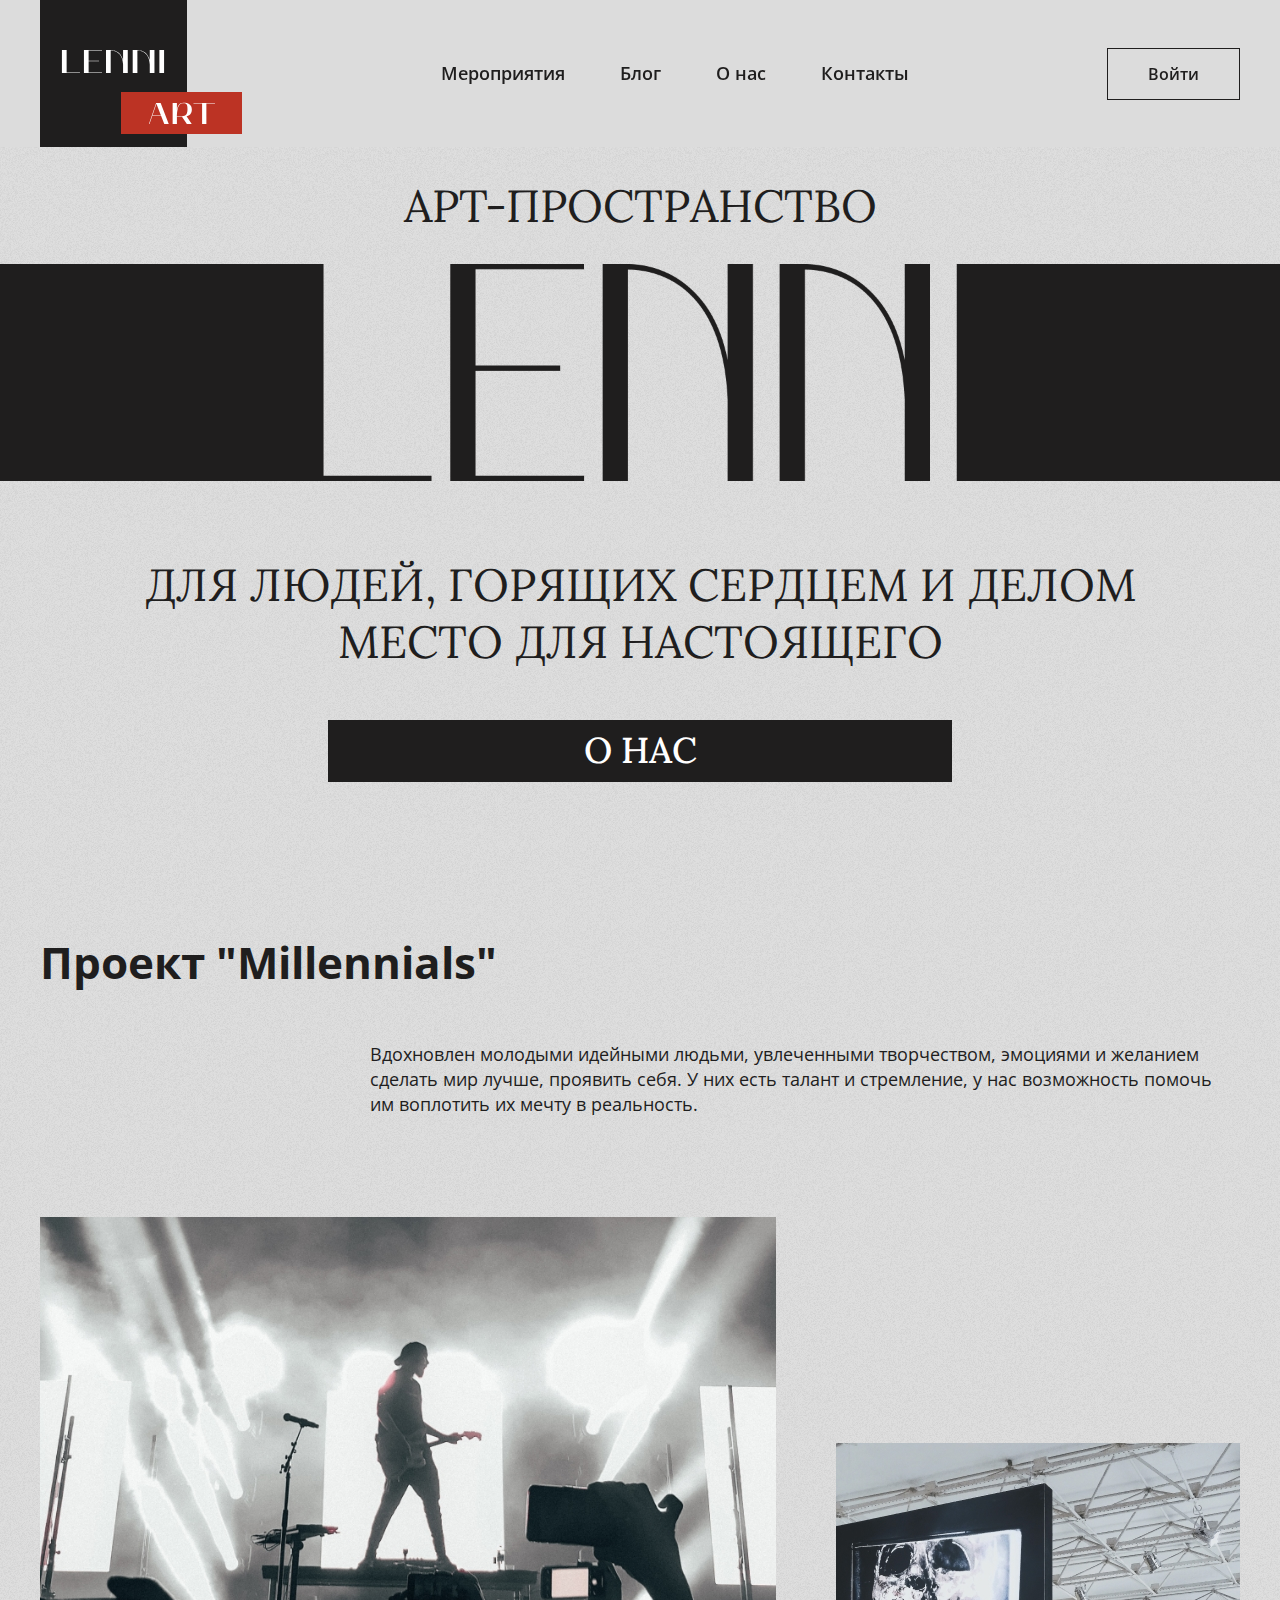
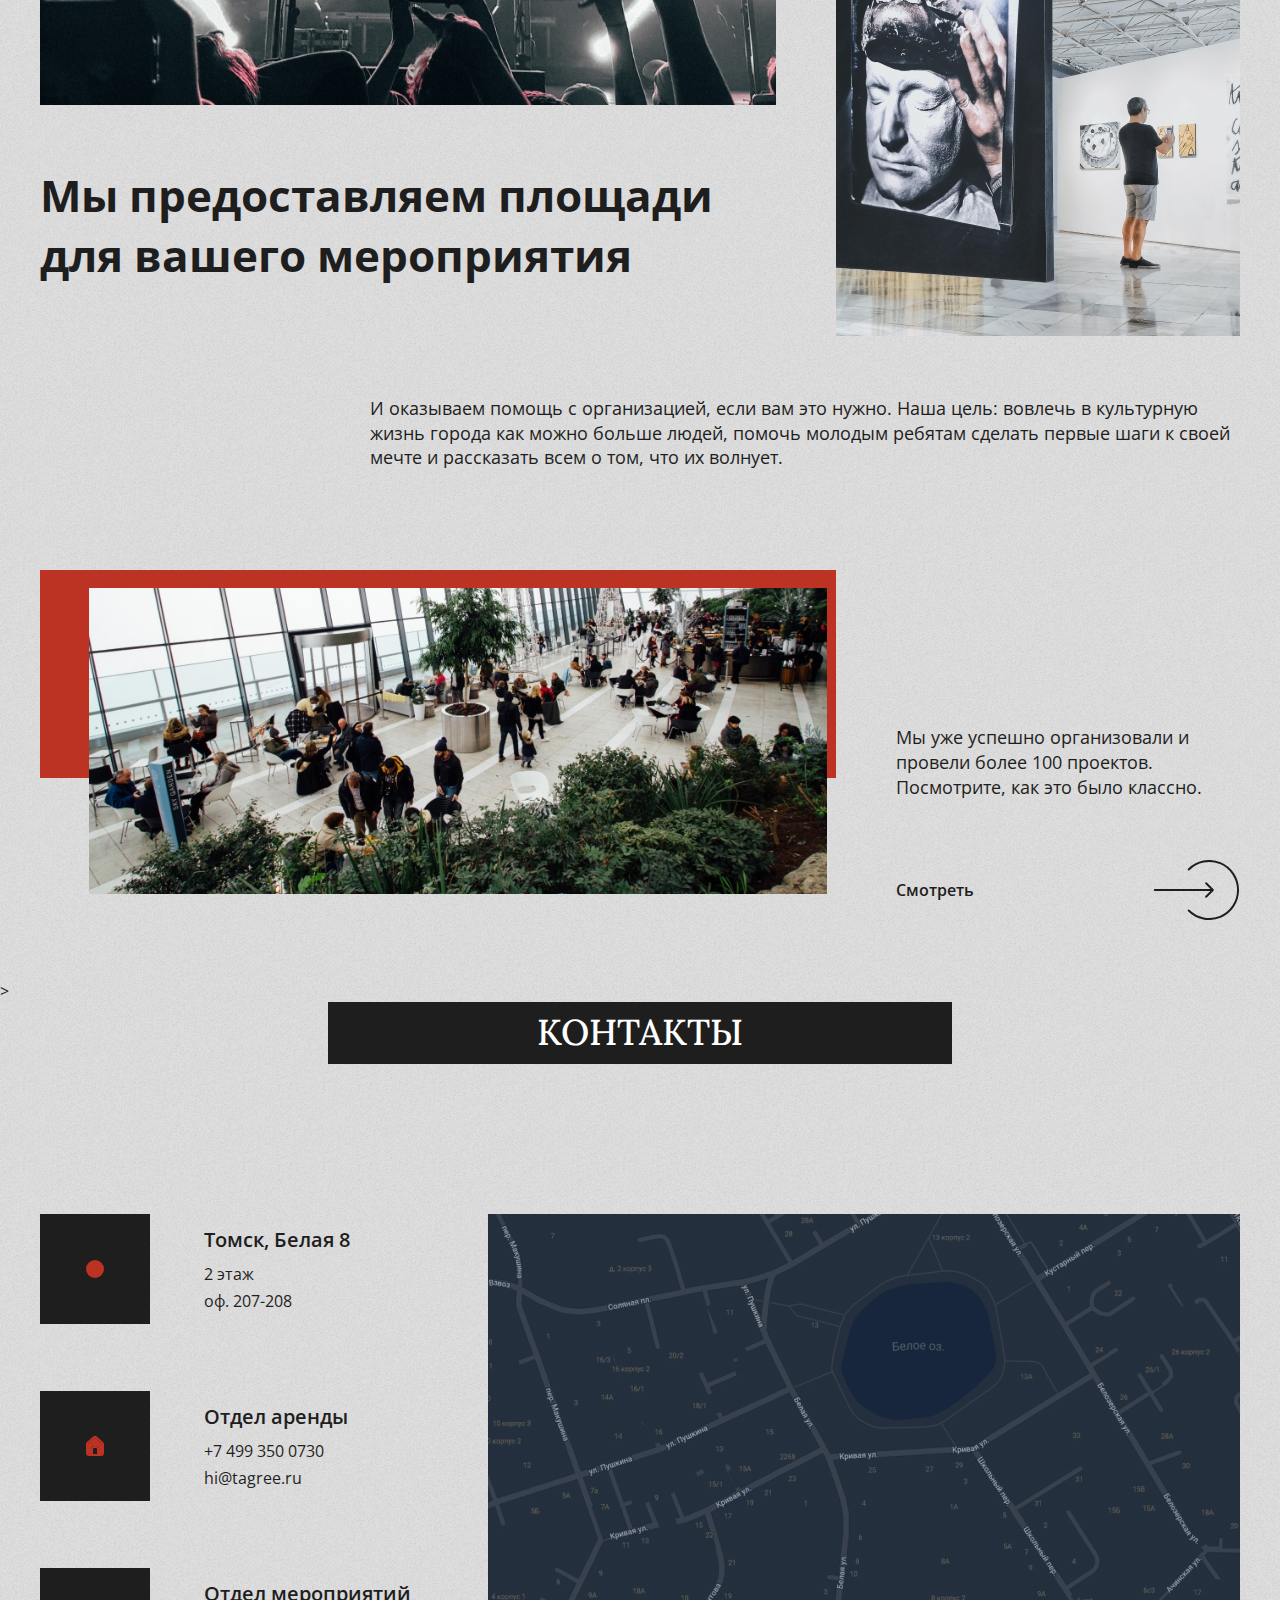
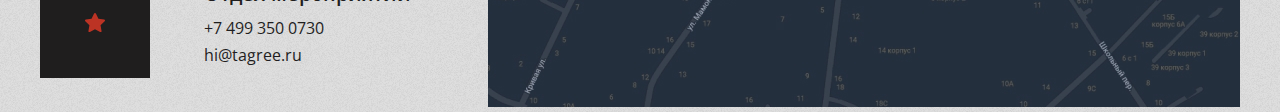
==== index.html @ 103a0a62 "Add files via upload" ====
<!DOCTYPE html>
<html lang="ru">

<head>
  <meta charset="UTF-8" />
  <title>Lenni Art</title>
  <link rel="stylesheet" href="styles/styles.css?ver=0" />

  <link rel="preconnnect" href="https://fonts.googleapis.com">
  <link rel="preconnnect" href="https://fonts.gstatic.com" crossorigin>
  <link rel="stylesheet" href="https://fonts.googleapis.com/css2?family=Lora:wght@400;500;600;700&family=Open+Sans:wght@400;500;600;700&display=swap" rel="stylesheet">
</head>


<body class="body">
  <header class="page-header">

    <div class="page-header__container">
      <a href="index.html" class="page-header__logo">
        <svg class="page-header__logo-img" width="202" height="147">
          <use xlink:href="assets/icons/symbols.svg#logo"></use>
        </svg>
      </a>




      <nav class="page-header__nav">
        <a href="http://localhost:3000/events.html#" class="page-header__nav-link"> Мероприятия </a>
        <a href="#" class="page-header__nav-link"> Блог </a>
        <a href="#" class="page-header__nav-link"> О нас </a>
        <a href="#" class="page-header__nav-link"> Контакты </a>
      </nav>

      <a href="#" class="btn page-header__user-btn"> Войти </a>
    </div>

  </header>

  <main class="main">
    <div class="home">
      <header class="main-header home__main-header">
        <h1 class="main-header__title"> Арт-пространство </h1>
        <picture class="main-header__picture">
          <img src="assets/images/LENNI.png">
          <class="main-header__img" />
        </picture>

        <p class="main-header__text">для людей, горящих сердцем и делом
          место для настоящего</p>
      </header>


      <section class="offers home__offers"></section>
      <section class="about home__about">
        <div class="about__container">
          <h2 class="about__section-title section-title">
            О нас
          </h2>
          <div class="about__block">
            <h3 class="about__title">Проект "Millennials"</h3>
            <p class="about__text">
              Вдохновлен молодыми идейными людьми, увлеченными творчеством, эмоциями и желанием сделать мир лучше, проявить себя. У них есть талант и стремление, у нас возможность помочь им воплотить их мечту в реальность.
            </p>
          </div>




          <div class="about__block2">
            <picture class="about__picture">
              <img class="about__img" src="assets/images/about.jpg" />
            </picture>

            <picture class="about__picture2">
              <img class="about__img" src="assets/images/about2.jpg" />
            </picture>
            <h3 class="about__title about__title--w868 about__title--2">

              Мы предоставляем площади для вашего мероприятия
            </h3>
            <p class="about__text about__text--2">
              И оказываем помощь с организацией, если вам это нужно. Наша цель: вовлечь в культурную жизнь города как можно больше людей, помочь молодым ребятам сделать первые шаги к своей мечте и рассказать всем о том, что их волнует.
            </p>

          </div>


          <div class="about__block3">
            <picture class="about__picture3">
              <img class="about__img2" src="assets/images/about3.jpg">
            </picture>
            <div class="about__block3-wrapper">
              <p class="about__text about__text--mb90">
                Мы уже успешно организовали и провели более 100 проектов. Посмотрите, как это было классно.
              </p>
              <a href="#" class="about__link link">
                <span class="link__name">
                  Смотреть
                </span>
                <svg class="link__icon" width="91" height="60">
                  <use xlink:href="assets/icons/symbols.svg#link">
                </svg>
              </a>

            </div>
          </div>
        </div>
      </section>>

      <section class="upcoming home__upcoming"></section>
      <section class="listing home__listing"></section>
      <section class="contacts home__contacts">
        <div class="contacts__container">
          <h2 class="contacts__title section-title">
            Контакты
          </h2>
          <div class="contacts__wrapper">
            <div class="contacts__items">
              <div class="contacts-item">
                <div class="contacts-item__img">
                  <svg class="contacts-item__icon" width="24" height="24">
                    <use xlink:href="assets/icons/symbols.svg#location(1)">

                  </svg>
                </div>
                <div class="contacts-item__content">
                  <h4 class="contacts-item__title">
                    Томск, Белая 8
                  </h4>

                  <p class="contacts-item__info">2 этаж</p>
                  <p class="contacts-item__info">оф. 207-208</p>
                </div>
              </div>


              <div class="contacts-item">
                <div class="contacts-item__img">
                  <svg class="contacts-item__icon" width="24" height="24">
                    <use xlink:href="assets/icons/symbols.svg#u_home-alt">

                  </svg>
                </div>
                <div class="contacts-item__content">
                  <h4 class="contacts-item__title">Отдел аренды</h4>
                  <a href="tel:74993500730" class="contacts-item__info">+7 499 350 0730</a>
                  <a href="mailto:hi@tagree.ru" class="contacts-item__info">hi@tagree.ru</a>
                </div>
              </div>



              <div class="contacts-item">
                <div class="contacts-item__img">
                  <svg class="contacts-item__icon" width="24" height="24">
                    <use xlink:href="assets/icons/symbols.svg#star(1)">

                  </svg>
                </div>
                <div class="contacts-item__content">
                  <h4 class="contacts-item__title">Отдел мероприятий</h4>
                  <a href="tel:74993500730" class="contacts-item__info">+7 499 350 0730</a>
                  <a href="mailto:hi@tagree.ru" class="contacts-item__info">hi@tagree.ru</a>
                </div>
              </div>
            </div>





            <div class="contacts__map">
              <img src="assets/images/map.jpg" alt="map">
            </div>
          </div>
        </div>
      </section>


    </div class="doit home__doit">
    </div>
    </div>

  </main>

  <footer class="page-footer"></footer>

</body>

</html>
---- styles/styles.css ----
@font-face {
  font-family: "mak";
  src: local("MAK-bold"), url("../assets/fonts/Mak-bold.woff");
  font-weight: 700;
  font-style: normal;
}
@font-face {
  font-family: "mak";
  src: local("MAK-light"), url("../assets/fonts/Mak-light.woff");
  font-weight: 300;
  font-style: normal;
}
html,
body {
  width: 100%;
  margin: 0;
  padding: 0;
}
.body {
  box-sizing: border-box;
  display: flex;
  flex-direction: column;
  min-height: 100vh;
  padding-top: 147px;
  background-color: #dedede;
  background-image: url(../assets/images/noise.png), url(../assets/images/bg.png);
  background-position: 0 0, 0 0;
  background-size: auto, 100% auto;
  background-repeat: repeat, repeat-y;
  color: #1F1E1E;
  font-family: "Open Sans", sans-serif;
  font-size: 16px;
  font-weight: 400;
  font-style: normal;
  line-height: 1.375;
  overflow-x: hidden;
  -webkit-text-size-adjust: 100%;
  -moz-text-size-adjust: 100%;
  -ms-text-size-adjust: 100%;
}
.main {
  flex: 1 0 auto;
}
.page-footer {
  flex: 0 0 auto;
}
a {
  color: #1F1E1E;
  outline: none;
}
img {
  max-width: 100%;
  height: auto;
  -o-object-fit: cover;
     object-fit: cover;
}
button {
  box-shadow: none;
  outline: none;
  color: #1F1E1E;
  font-family: "Open Sans", sans-serif;
  cursor: pointer;
}
.width_624 {
  box-sizing: border-box;
  width: 100%;
  max-width: 624px;
}
.is-hidden {
  position: absolute !important;
  width: 0 !important;
  height: 0 !important;
  margin: 0 !important;
  padding: 0 !important;
  border: 0 !important;
  visibility: hidden !important;
  pointer-events: none;
  overflow: hidden !important;
  white-space: nowrap !important;
}
.btn {
  display: inline-block;
  box-sizing: border-box;
  padding: 15px 40px;
  border: 1px solid #1F1E1E;
  background-color: transparent;
  outline: none;
  color: #1F1E1E;
  font-weight: 600;
  font-size: 16px;
  line-height: 20px;
  text-align: center;
  text-decoration: none;
  transition: color 0.2s, background-color 0.2s, border-color 0.2s;
  overflow: hidden;
  cursor: pointer;
}
.btn:active {
  background-color: #1F1E1E;
  color: #ffffff;
}
.btnclose {
  box-sizing: border-box;
  padding: 15px 40px;
  background-color: transparent;
  border-color: transparent;
  outline: none;
  font-weight: 600;
  font-size: 16px;
  text-align: center;
  text-decoration: underline;
  transition: color 0.2s, background-color 0.2s, border-color 0.2s;
  overflow: hidden;
  cursor: pointer;
}
.btnclose:active {
  background-color: #1F1E1E;
  color: #ffffff;
}
.link {
  display: flex;
  justify-content: space-between;
  text-decoration: none;
  align-items: center;
  height: 0;
  font-size: 16px;
  font-weight: 600;
  color: #1F1E1E;
  transition: color 0.2s;
}
.link:active {
  color: #bc3324;
}
.link__icon {
  margin-left: 20px;
}
.section-title {
  box-sizing: border-box;
  width: 100%;
  max-width: 624px;
  display: flex;
  justify-content: center;
  align-items: center;
  min-height: 62px;
  margin: 0 auto 150px;
  padding: 8px 45px;
  background-color: #1F1E1E;
  color: #ffffff;
  font-family: "Lora", serif;
  font-weight: 500;
  font-size: 36px;
  line-height: 1.277;
  text-align: center;
  text-transform: uppercase;
}
.pp {
  position: fixed;
  top: 0;
  left: 0;
  right: 0;
  bottom: 0;
  box-sizing: border-box;
  padding: 90px 50px 50px;
  overflow-y: auto;
  z-index: 110;
  background-color: #dedede;
}
@supports ((-webkit-backdrop-filter: blur(25px)) or (backdrop-filter: blur(25px))) {
  .pp {
    background-color: rgba(31, 30, 30, 0.4);
    -webkit-backdrop-filter: blur(25px);
            backdrop-filter: blur(25px);
  }
}
.pp__container {
  box-sizing: border-box;
  display: flex;
  flex-direction: column;
  max-width: 1210px;
  width: 100%;
  margin: auto;
  padding: 70px 40px 40px;
  background-color: #dedede;
  background-image: url(../assets/images/noise.png);
  background-repeat: repeat;
  background-position: 0 0;
  background-size: auto;
}
.pp__title {
  margin: -110px 0 70px;
  box-sizing: border-box;
  padding: 10px 84px;
  max-width: 595px;
  background-color: #1F1E1E;
  text-transform: uppercase;
  font-family: "Lora", serif;
  font-weight: 400;
  font-size: 22px;
  line-height: 30px;
  letter-spacing: 0.44px;
  color: #ffffff;
}
.pp__sticky-close {
  position: sticky;
  align-self: flex-end;
  top: 0;
  width: 0;
}
.pp__sticky-btn {
  position: absolute;
  right: -70px;
  top: -100px;
  box-sizing: border-box;
  display: flex;
  justify-content: center;
  align-items: center;
  width: 60px;
  height: 60px;
  border: none;
  outline: none;
  border-radius: 50%;
  background-color: #1F1E1E;
  color: #ffffff;
  transition: background-color 0.2s;
}
.pp__form {
  margin: auto;
  max-width: 870px;
}
.radio {
  display: flex;
  flex-direction: column;
}
.radio__label {
  display: block;
  margin-bottom: 9px;
  box-sizing: border-box;
  padding-left: 23px;
  position: relative;
  min-height: 23px;
  cursor: pointer;
}
.radio__label:last-child {
  margin-bottom: 0;
}
.radio__input {
  position: absolute !important;
  width: 0 !important;
  height: 0 !important;
  margin: 0 !important;
  padding: 0 !important;
  border: 0 !important;
  visibility: hidden !important;
  pointer-events: none;
  overflow: hidden !important;
  white-space: nowrap !important;
}
.radio__input:checked ~ .radio__mark {
  background-color: #1F1E1E;
}
.radio__mark {
  box-sizing: border-box;
  position: absolute;
  left: 0;
  top: 0;
  width: 23px;
  height: 23px;
  border-radius: 50%;
  border: 3px solid #1F1E1E;
  padding: 3px;
  background-clip: content-box;
  background-color: transparent;
  transition: background-color 0.2s;
}
.radio__name {
  display: block;
  margin-left: 23px;
  font-family: "Open Sans", sans-serif;
  font-weight: 400;
  font-size: 16px;
  line-height: 22px;
}
.check {
  box-sizing: border-box;
  position: relative;
  padding-left: 40px;
  display: block;
}
.check__input {
  position: absolute !important;
  width: 0 !important;
  height: 0 !important;
  margin: 0 !important;
  padding: 0 !important;
  border: 0 !important;
  visibility: hidden !important;
  pointer-events: none;
  overflow: hidden !important;
  white-space: nowrap !important;
}
.check__input:checked ~ .check__mark {
  background-color: #1F1E1E;
}
.check__input:checked ~ .check__mark::after {
  content: '';
  display: block;
  position: absolute;
  top: 2px;
  left: 7px;
  width: 6px;
  height: 12px;
  border-bottom: 2px solid #ffffff;
  border-right: 2px solid #ffffff;
  transform: rotate(45deg);
}
.check__mark {
  position: absolute;
  top: 0;
  left: 0;
  width: 24px;
  height: 24px;
  border: 1px solid #1F1E1E;
  box-sizing: border-box;
  background-color: transparent;
}
.check__label {
  font-size: 14px;
  color: #1F1E1E;
}
.field__title {
  margin: 0 0 10px;
  font-weight: 700;
  font-family: "Open Sans", sans-serif;
  font-size: 18px;
  line-height: 25px;
  color: #1F1E1E;
}
.field__title--nb7 {
  margin-bottom: 7px;
}
.field__inputs {
  display: flex;
  gap: 15px;
}
.field__select,
.field__input,
.field__textarea {
  box-sizing: border-box;
  border: none;
  padding: 17px 20px 16px;
  width: 100%;
  height: 55px;
  border-radius: 5px;
  background-color: #ffffff;
  font-size: 16px;
  color: #1F1E1E;
}
.field__select,
.field__input {
  height: 55px;
}
.field__textarea {
  height: 150px;
}
.field__input--w55 {
  width: 55px;
}
.field__input--w110 {
  width: 110px;
}
.field__input--datetime {
  padding: 17px 13px 16px;
  text-align: center;
}
.field__input::-moz-placeholder {
  font-size: 16px;
  color: #6c6c6c;
}
.field__input::placeholder {
  font-size: 16px;
  color: #6c6c6c;
}
.field__label {
  display: block;
  margin-bottom: 5px;
  font-size: 16px;
  line-height: 22px;
  color: #1F1E1E;
}
.field__label--textarea {
  font-weight: 700;
  font-family: "Open Sans", sans-serif;
  font-size: 18px;
  line-height: 25px;
  color: #1F1E1E;
}
.form__list {
  display: flex;
  flex-wrap: wrap;
  width: 100%;
  row-gap: 30px;
  -moz-column-gap: 60px;
       column-gap: 60px;
}
.form__list--mb50 {
  margin-bottom: 50px;
}
.form__group {
  width: calc(50% - 30px);
}
.form__field {
  display: block;
  width: 100%;
}
.form__field--w50 {
  width: calc(50% - 30px);
}
.form__field--mb30 {
  margin-bottom: 30px;
}
.form__btn {
  max-width: 400px;
  width: 100%;
}
.form__btnclose {
  max-width: 400px;
  width: 100%;
}
.form__check--mb40 {
  margin-bottom: 40px;
}
.contacts__container {
  box-sizing: border-box;
  width: 100%;
  max-width: 1414px;
  margin-left: auto;
  margin-right: auto;
  padding-left: 40px;
  padding-right: 40px;
}
.contacts__wrapper {
  display: flex;
  justify-content: space-between;
}
.contacts__items {
  display: flex;
  flex-direction: column;
  gap: 67px;
  margin-right: 30px;
}
.contacts-item {
  display: flex;
  gap: 54px;
  align-items: center;
}
.contacts-item__img {
  display: flex;
  justify-content: center;
  align-items: center;
  width: 110px;
  height: 110px;
  background-color: #1F1E1E;
  color: #bc3324;
}
.contacts-item__title {
  margin: 0 0 10px;
  font-weight: 600;
  font-size: 20px;
  line-height: normal;
  color: #1F1E1E;
}
.contacts-item__info {
  margin: 0 0 5px;
  display: block;
  font-weight: 400;
  font-size: 16px;
  line-height: normal;
  color: #1F1E1E;
}
.contacts-item__info[href] {
  text-decoration: none;
  transition: color 0.2s;
}
.contacts-item__info[href]:active {
  color: #bc3324;
}
.contacts-item__info:last-child {
  margin-bottom: 0;
}
.event-card {
  display: flex;
  width: 405px;
  max-width: 100%;
  min-width: 280px;
  color: #1F1E1E;
}
.event-card__link {
  text-decoration: none;
  display: flex;
  flex-direction: column;
  width: 100%;
}
.event-card__link:active .event-card__title {
  color: #bc3324;
  text-decoration-color: #bc3324;
}
.event-card__picture {
  display: block;
  position: relative;
  width: 100%;
  margin: 0 0 0;
  font-size: 0;
  text-decoration: none;
  overflow: hidden;
}
.event-card__picture::after {
  content: "";
  display: block;
  width: 100%;
}
.listing {
  box-sizing: border-box;
  width: 100%;
  max-width: 1414px;
  margin-left: auto;
  margin-right: auto;
  padding-left: 40px;
  padding-right: 40px;
  display: flex;
  flex-direction: column;
}
.listing__events-list {
  display: flex;
  flex-wrap: wrap;
  margin: 0 -30px -120px;
}
.listing__event-card {
  width: calc(33.3333% - 60px);
  margin: 0 30px 120px;
}
.events {
  padding: 140px 0 100px;
}
.events__listing {
  margin-bottom: 100px;
}
.about {
  padding-bottom: 90px;
}
.about__block {
  display: flex;
  flex-direction: column;
}
.about__container {
  box-sizing: border-box;
  width: 100%;
  max-width: 1414px;
  margin-left: auto;
  margin-right: auto;
  padding-left: 40px;
  padding-right: 40px;
}
.about__title {
  margin: 0 0 50px;
  font-size: 44px;
  font-weight: 700;
  color: #1F1E1E;
}
.about__title--w868 {
  max-width: 868px;
  width: 100%;
}
.about__title--2 {
  grid-area: title;
}
.about__text {
  align-self: flex-end;
  margin: 0 0 100px;
  max-width: 870px;
  width: 100%;
  font-size: 18px;
  font-weight: 400;
  color: #1F1E1E;
}
.about__text--2 {
  grid-area: text;
  margin-left: auto;
}
.about__text--mb90 {
  margin-bottom: 90px;
}
.about__picture {
  grid-area: picture;
  position: relative;
  display: block;
}
.about__picture::before {
  content: '';
  display: block;
  width: 100%;
  padding-top: 66.322%;
}
.about__img {
  position: absolute;
  top: 0;
  left: 0;
  width: 100%;
  height: 100%;
  -o-object-fit: contain;
     object-fit: contain;
}
.about__block2 {
  display: grid;
  grid-template-areas: "picture picture picture2" "title title picture2" "text text text";
  gap: 60px;
  grid-template-columns: 1fr 1fr 404px;
}
.about__picture2 {
  grid-area: picture2;
  align-self: flex-end;
  position: relative;
  display: block;
}
.about__picture2::before {
  content: '';
  display: block;
  width: 100%;
  padding-top: 122.029%;
}
.about__block3 {
  display: flex;
  justify-content: space-between;
  align-items: flex-end;
  gap: 60px;
}
.about__picture3 {
  position: relative;
  box-sizing: border-box;
  display: block;
  max-width: 930px;
  width: 100%;
  padding: 18px 9px 0 49px;
}
.about__picture3::before {
  content: '';
  position: absolute;
  top: 0;
  left: 0;
  right: 0;
  height: 65%;
  background-color: #bc3324;
}
.about__picture3::after {
  content: '';
  display: block;
  width: 100%;
  padding-top: 40.86%;
}
.about__img2 {
  position: absolute;
  top: 18px;
  left: 49px;
  right: 9px;
  bottom: 0;
  width: calc(100% - 58px);
  -o-object-fit: contain;
     object-fit: contain;
}
.about__block3-wrapper {
  max-width: 344px;
  width: 100%;
}
.page-header {
  position: fixed;
  top: 0;
  left: 0;
  width: 100%;
  height: 147px;
  z-index: 100;
}
.page-header::before {
  content: "";
  position: absolute;
  top: 0;
  left: 0;
  width: 100%;
  height: 100%;
  background-color: rgba(222, 222, 222, 0.5);
}
@supports ((-webkit-backdrop-filter: blur(10px)) or (backdrop-filter: blur(10px))) {
  .page-header::before {
    -webkit-backdrop-filter: blur(10px);
            backdrop-filter: blur(10px);
    background-color: rgba(222, 222, 222, 0.5);
  }
}
.page-header__container {
  width: 100%;
  max-width: 1414px;
  margin-left: auto;
  margin-right: auto;
  padding-left: 40px;
  box-sizing: border-box;
  position: relative;
  display: flex;
  justify-content: space-between;
  align-items: center;
  padding-right: 40px;
}
.page-header__logo {
  display: inline-block;
  width: 202px;
  height: 147px;
}
.page-header__nav {
  display: inline-block;
  white-space: nowrap;
}
.page-header__nav-link {
  margin: 0 25px;
  color: #1F1E1E;
  font-weight: 600;
  font-size: 18px;
  line-height: 25px;
  text-decoration: none;
}
.main-header__title {
  padding-left: 40px;
  padding-right: 40px;
  text-align: center;
  font-family: "Lora", sans-serif;
  text-transform: uppercase;
  line-height: normal;
  font-size: 45px;
  color: #1F1E1E;
  font-weight: 400;
}
.main-header__text {
  padding-left: 40px;
  padding-right: 40px;
  text-align: center;
  font-family: "Lora";
  text-transform: uppercase;
  line-height: normal;
  font-size: 45px;
  color: #1F1E1E;
  font-weight: 400;
  max-width: 1000px;
  width: 100%;
  margin: 0 auto 50px;
}
.main-header__picture {
  display: block;
  margin-bottom: 70px;
  position: relative;
  width: 100%;
}
.main-header__picture::before {
  content: "";
  display: block;
  width: 100%;
}
.main-header_img {
  position: absolute;
  top: 0;
  left: 0;
  width: 100%;
  height: 100%;
  -o-object-fit: contain;
     object-fit: contain;
}
@media (hover: hover) {
  .btn:hover {
    background-color: #1F1E1E;
    color: #ffffff;
  }
  .btnclose:hover {
    background-color: #1F1E1E;
    color: #ffffff;
  }
  .link:hover {
    color: #bc3324;
  }
  .pp__sticky-btn:hover {
    background-color: #A51505;
  }
  .contacts-item__info[href]:hover {
    color: #bc3324;
  }
  .event-card__link:hover .event-card__title {
    color: #bc3324;
    text-decoration-color: #bc3324;
  }
}
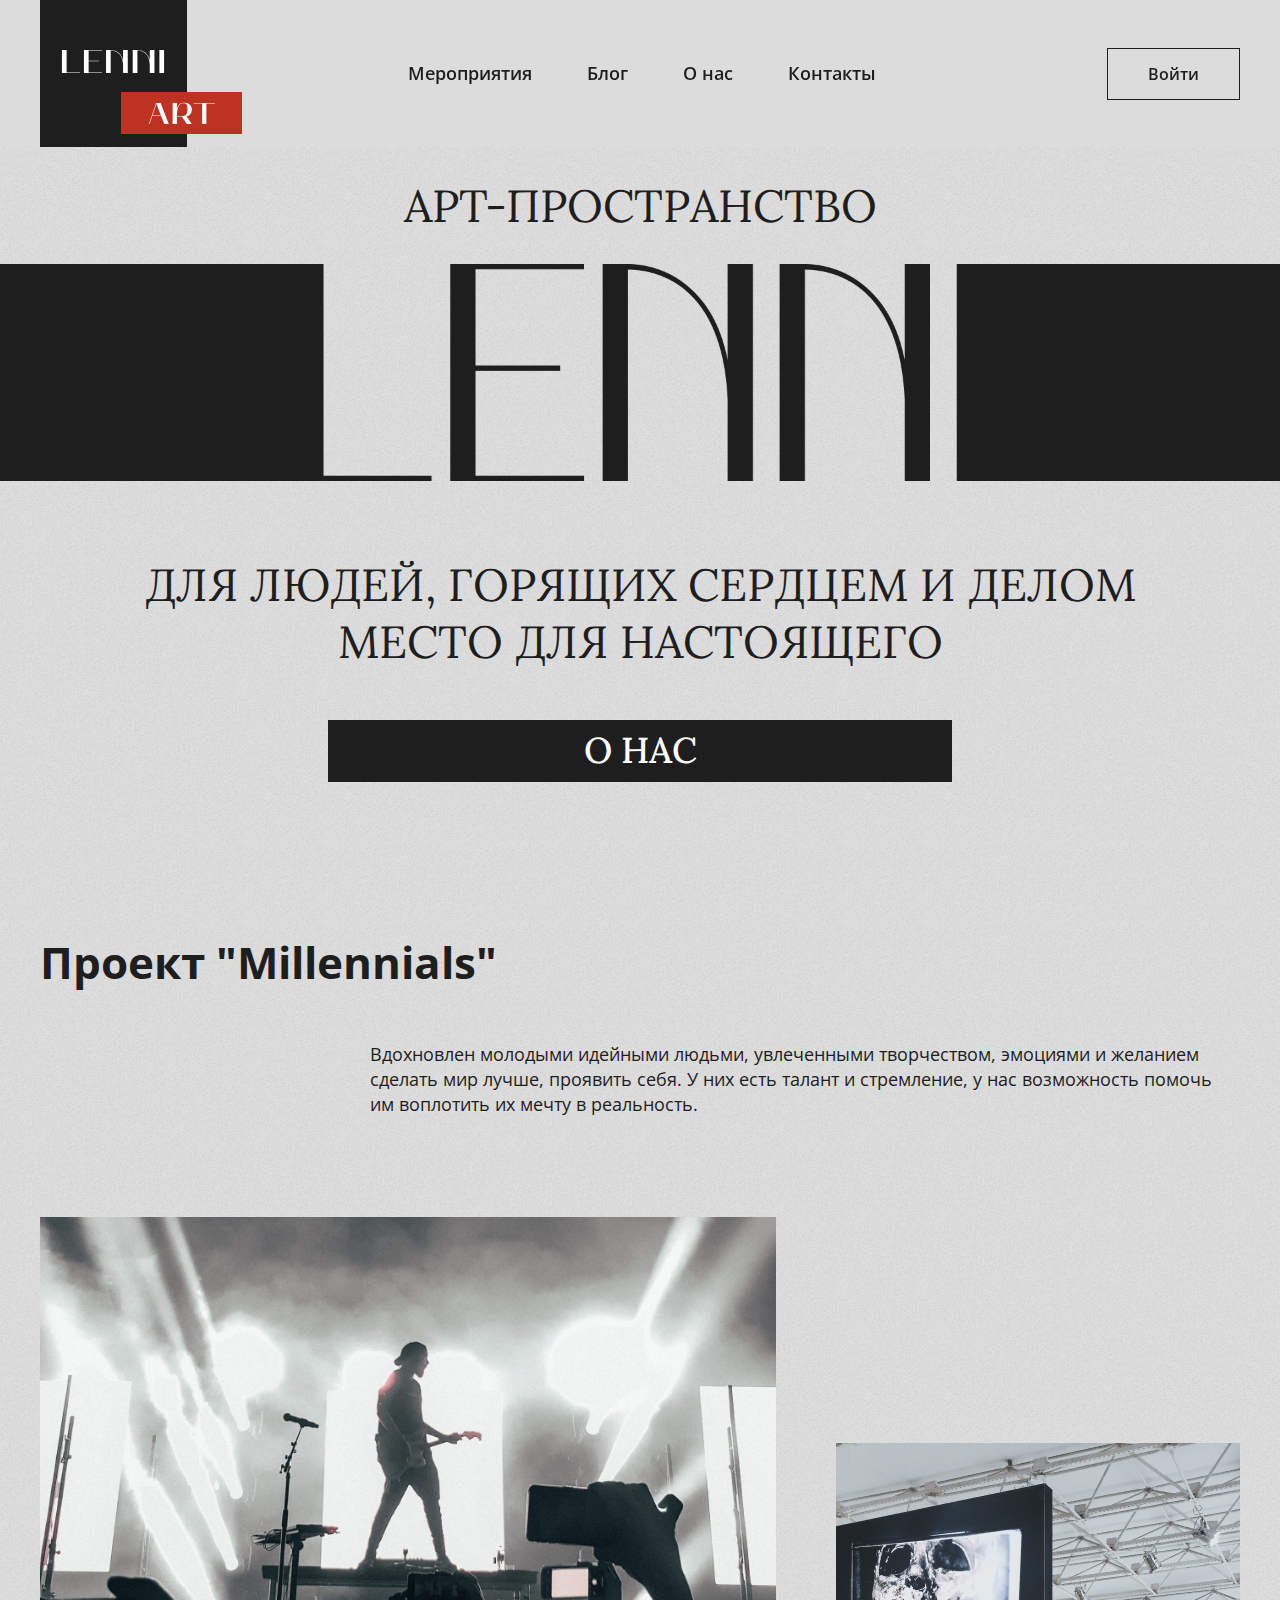
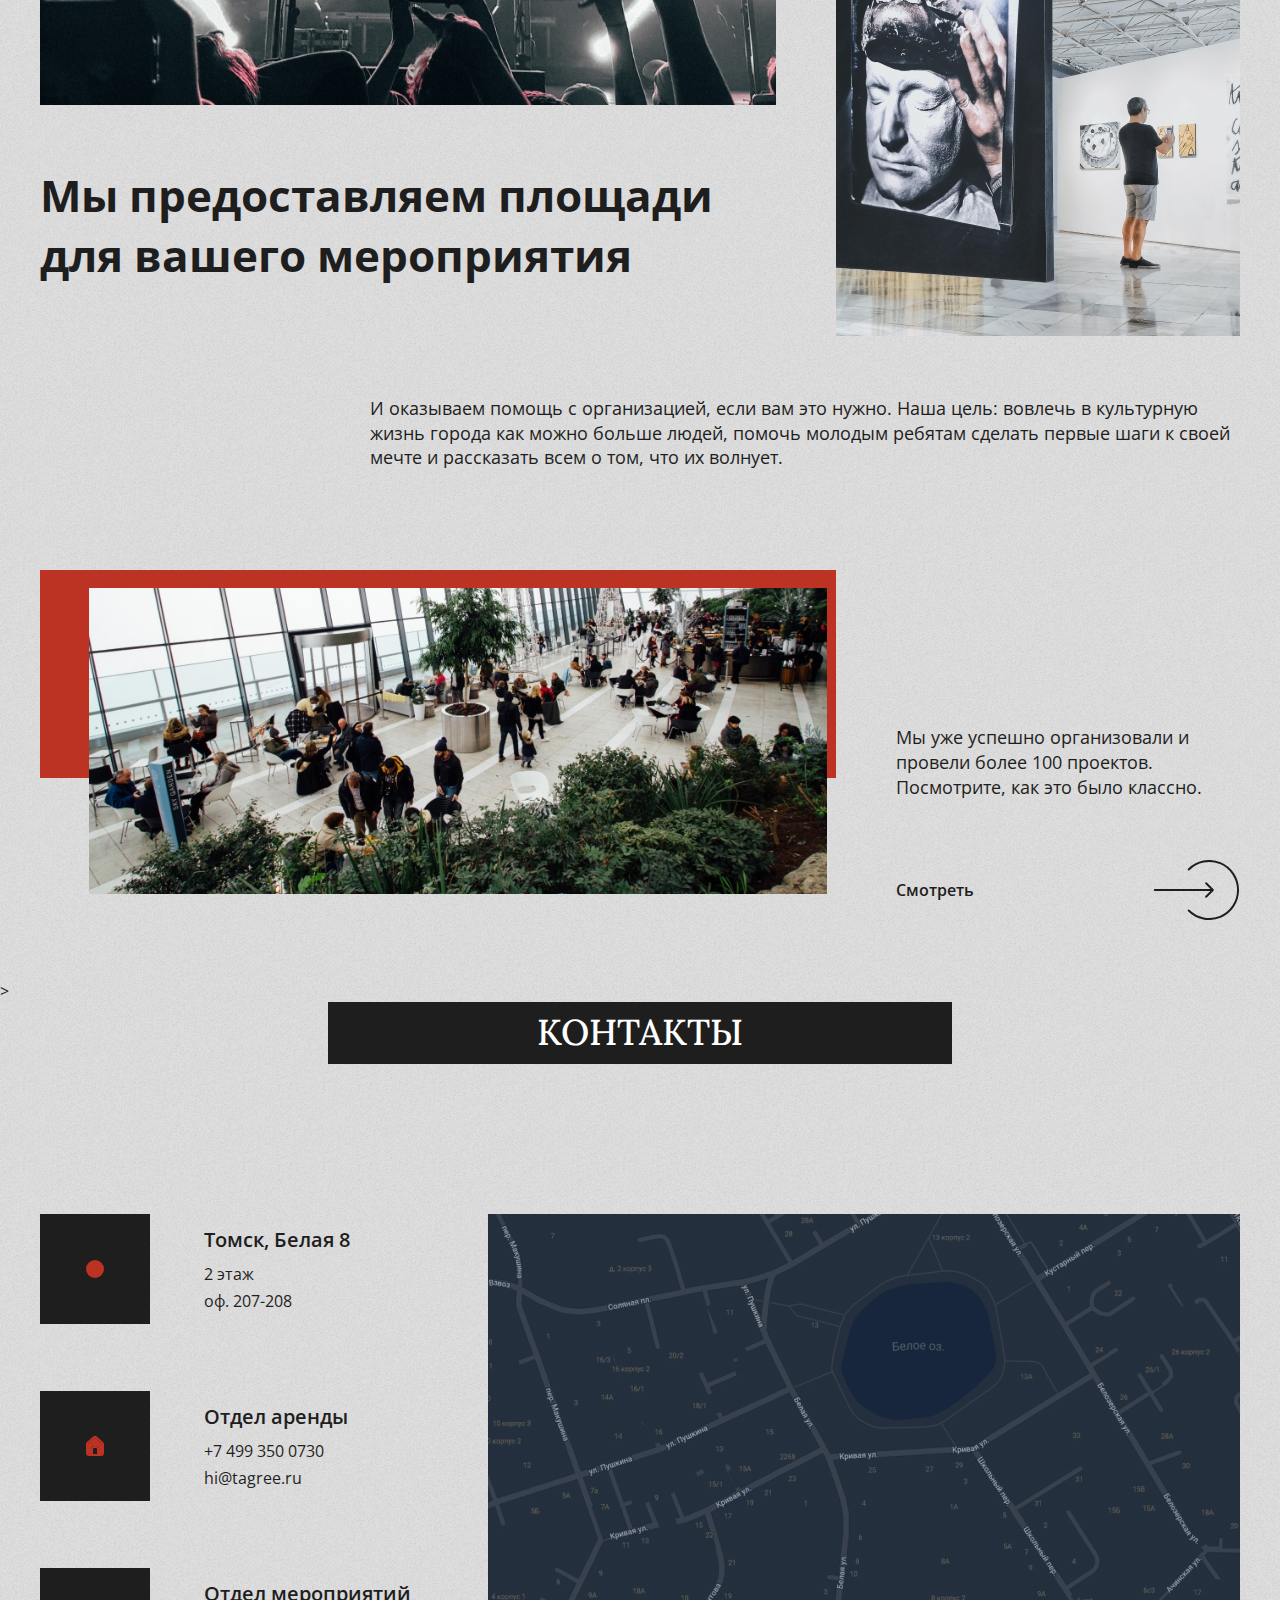
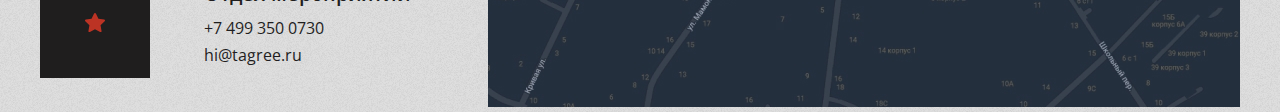
==== commit 0be32d85: "Add files via upload" ====
--- a/index.html
+++ b/index.html
@@ -26,7 +26,7 @@
 
 
       <nav class="page-header__nav">
-        <a href="http://localhost:3000/events.html#" class="page-header__nav-link"> Мероприятия </a>
+        <a href="/events.html#" class="page-header__nav-link"> Мероприятия </a>
         <a href="#" class="page-header__nav-link"> Блог </a>
         <a href="#" class="page-header__nav-link"> О нас </a>
         <a href="#" class="page-header__nav-link"> Контакты </a>
@@ -186,6 +186,7 @@
 
   <footer class="page-footer"></footer>
 
+
 </body>
 
 </html>--- a/styles/styles.css
+++ b/styles/styles.css
@@ -713,6 +713,7 @@
   height: 147px;
 }
 .page-header__nav {
+  margin-right: 65px;
   display: inline-block;
   white-space: nowrap;
 }
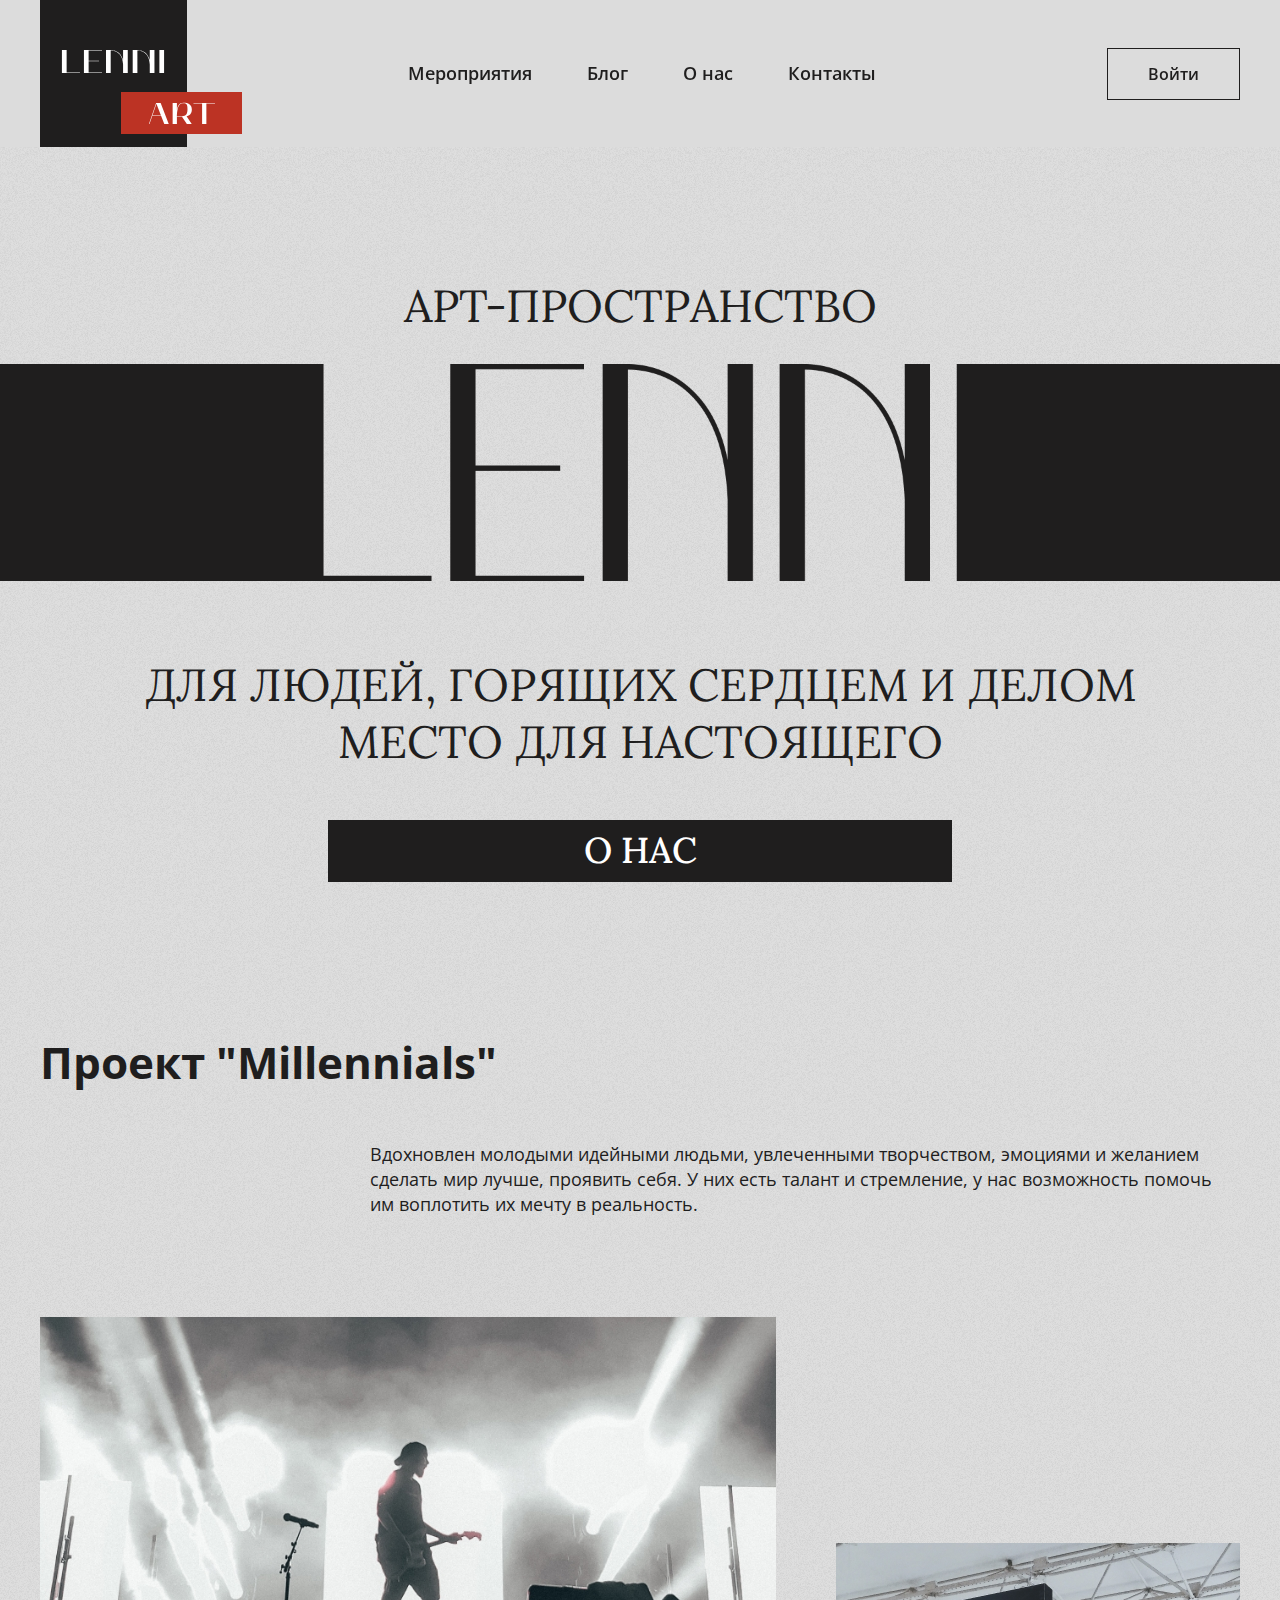
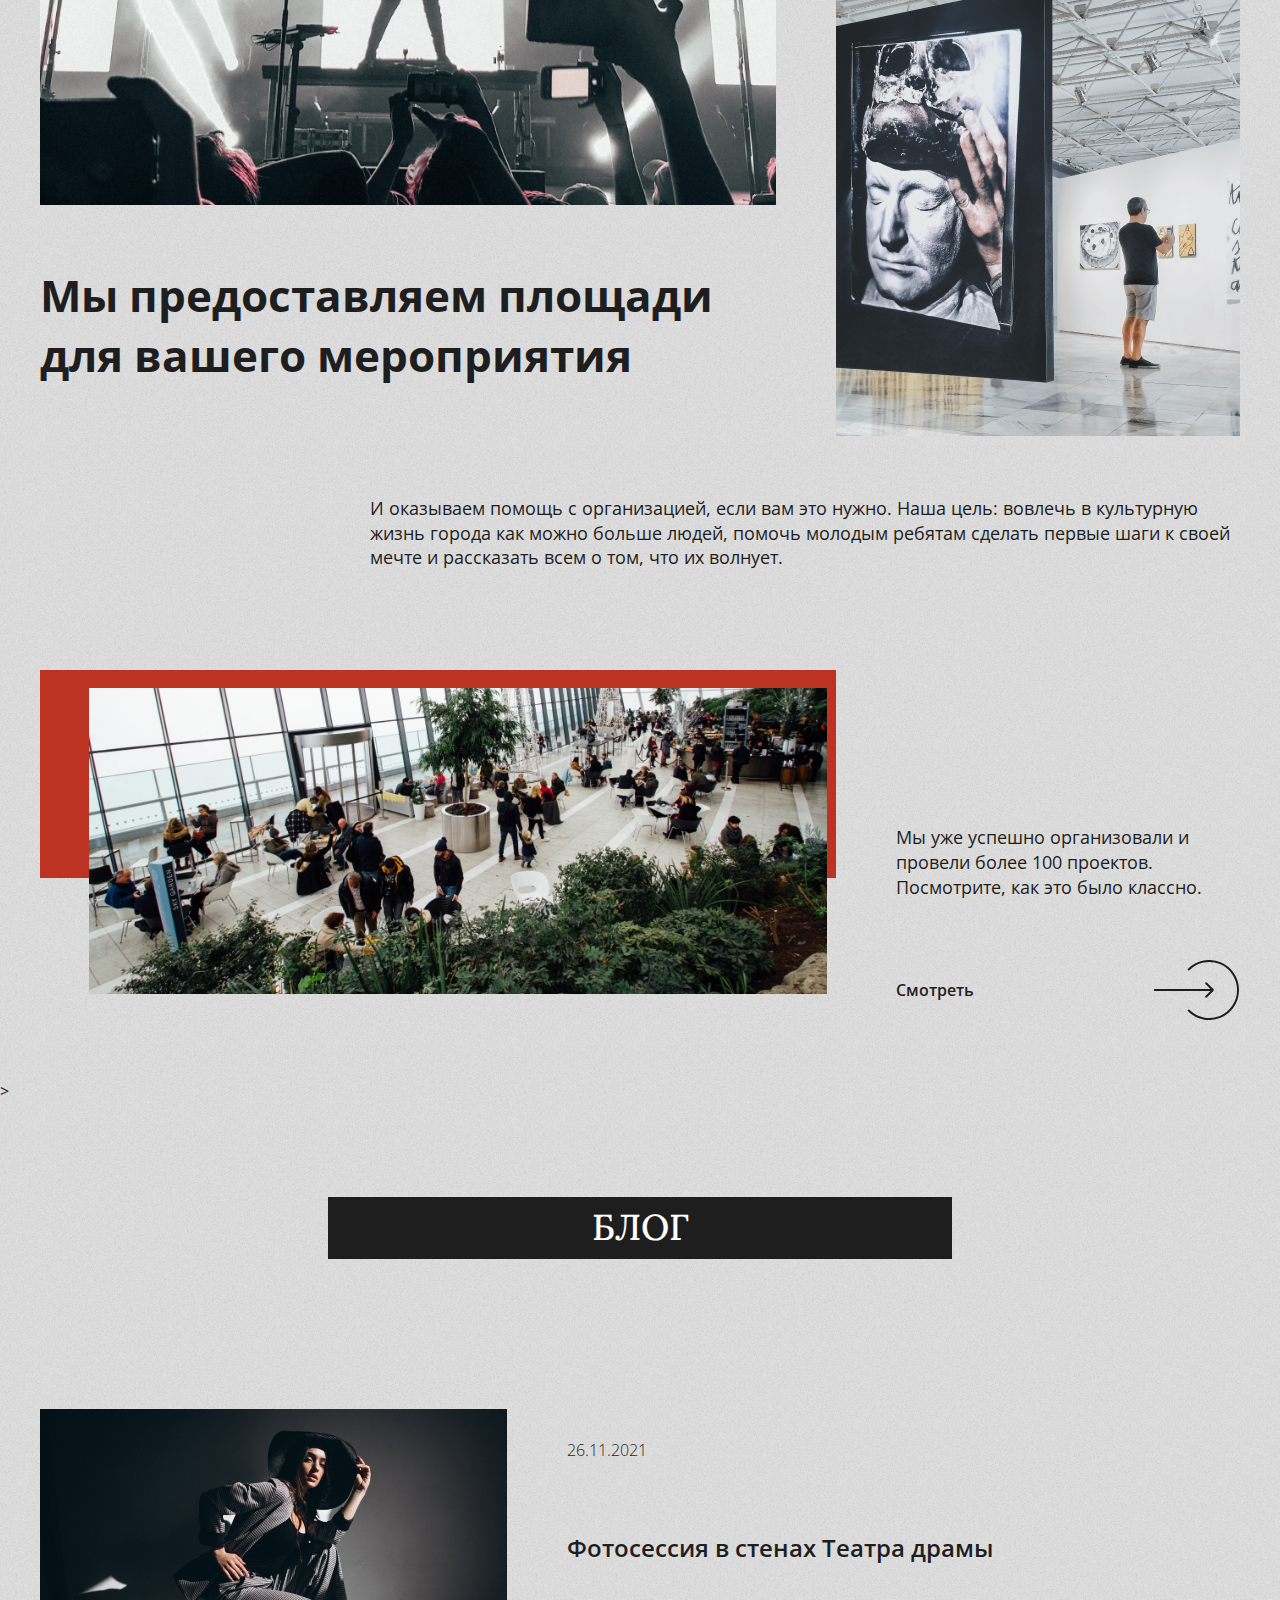
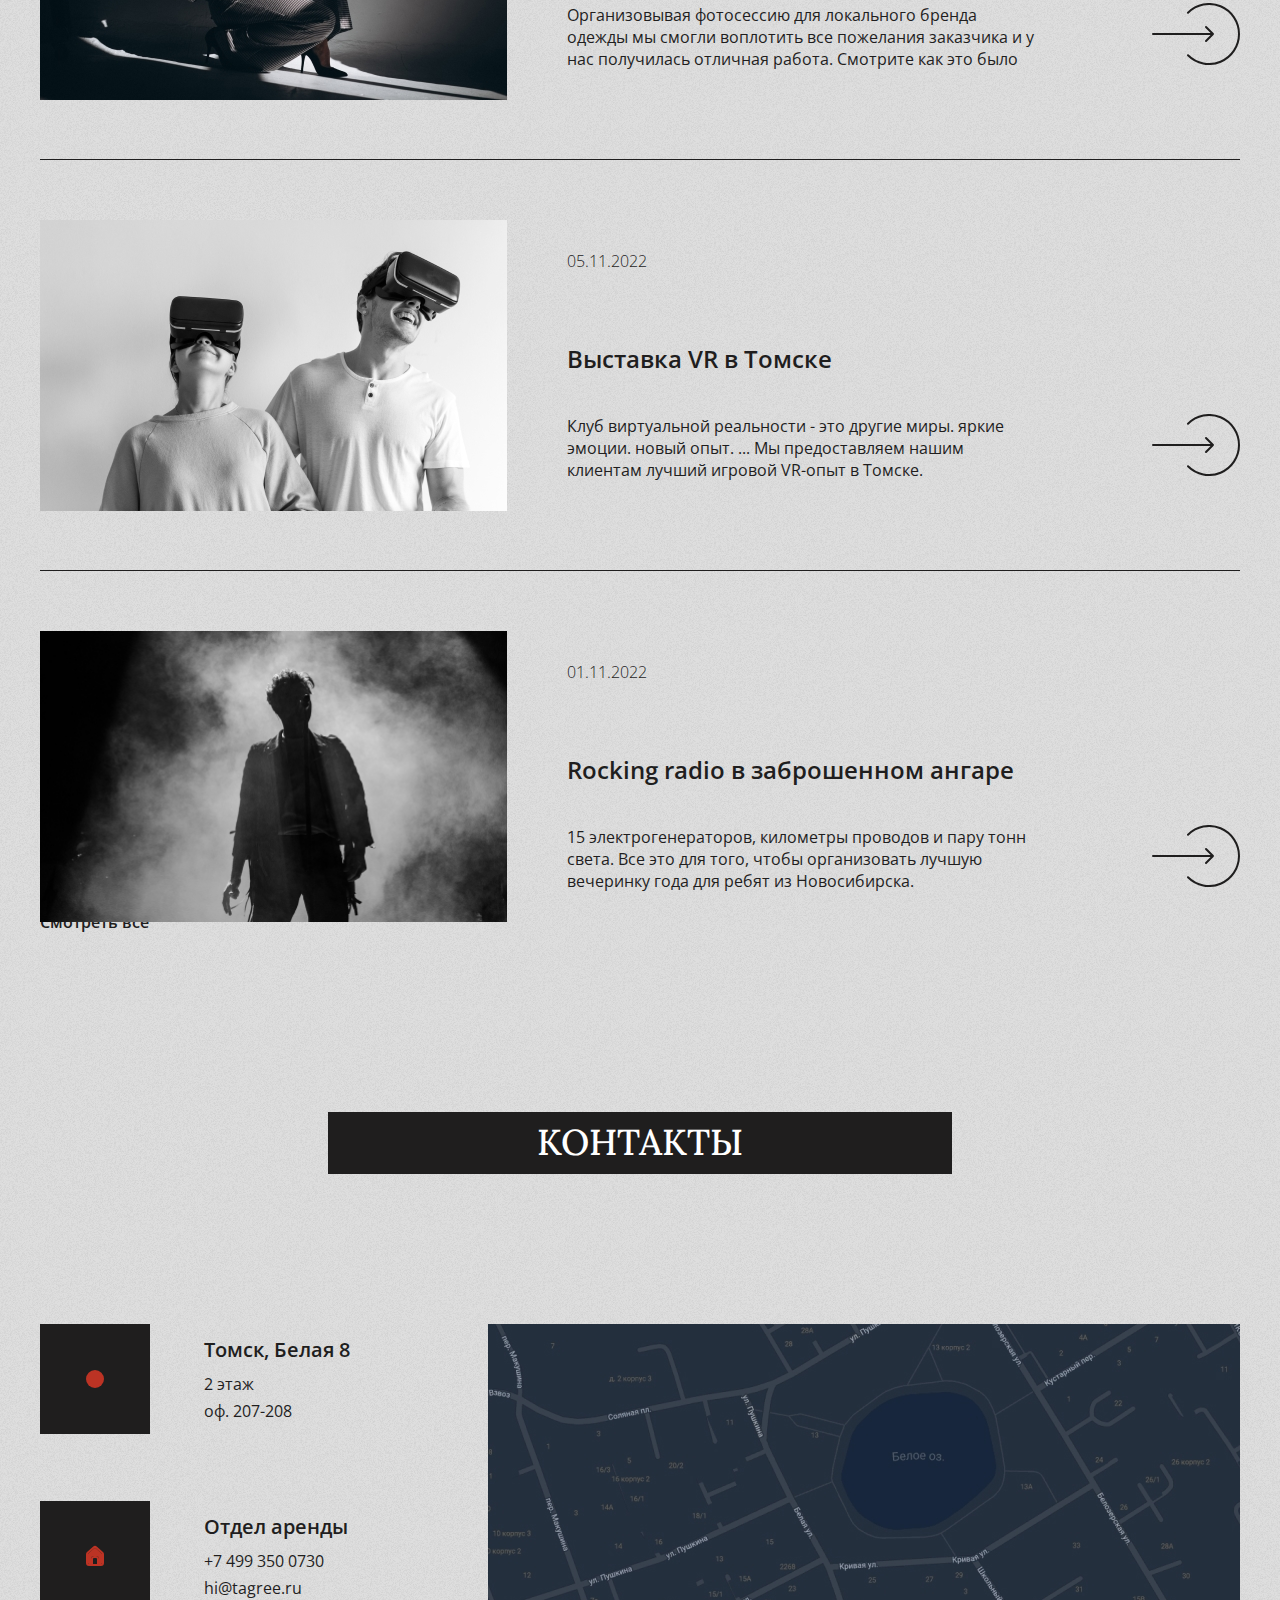
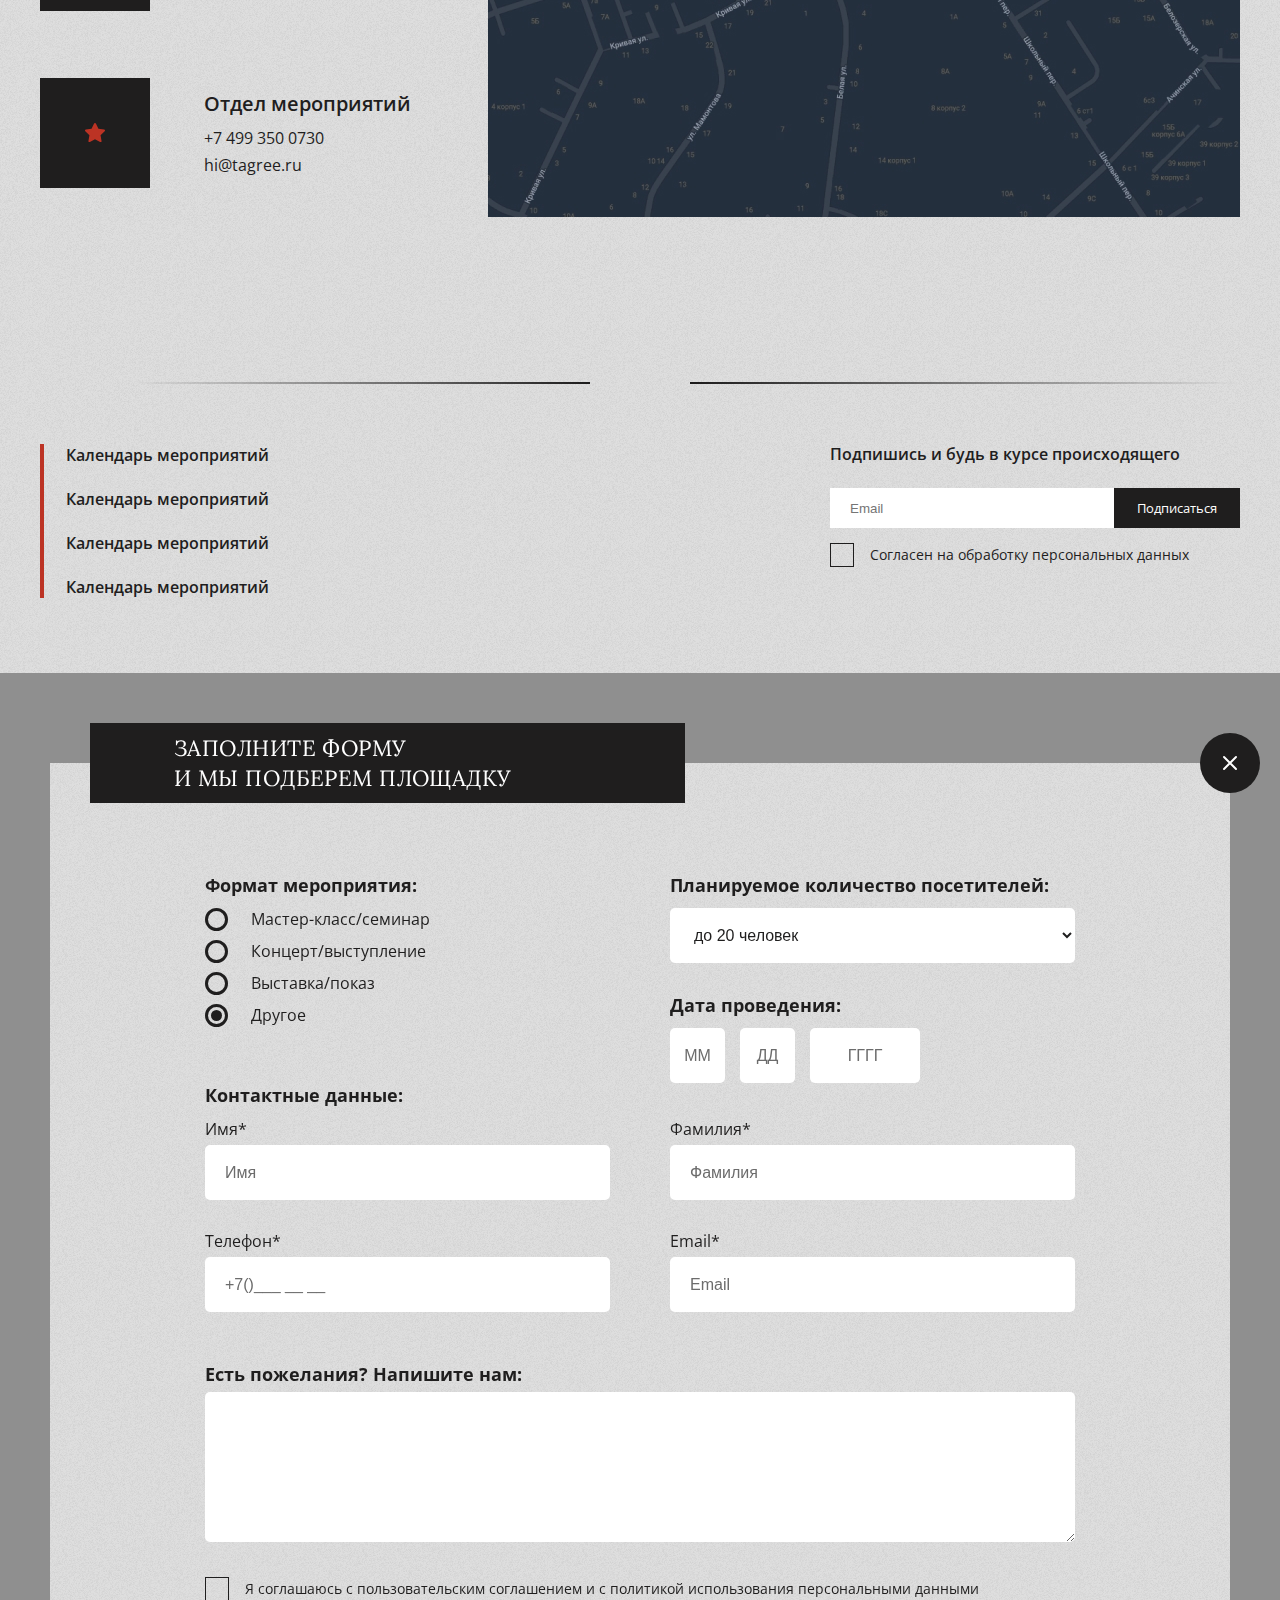
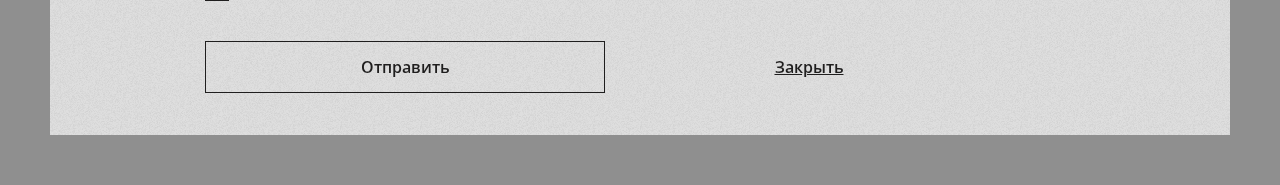
==== commit 4b939783: "Add files via upload" ====
--- a/index.html
+++ b/index.html
@@ -108,7 +108,99 @@
         </div>
       </section>>
 
+
       <section class="upcoming home__upcoming"></section>
+      <section class="listing home__listing">
+        <h2 class="listing__title section-title"> Блог </h2>
+
+        <div class="listing__article-list">
+          <!-- prettier-ignore -->
+
+
+
+          <article class="article-card listing__article-card">
+            <a href="#" class="article-card__link">
+              <picture class="article-card__picture">
+                <img src="assets/images/blog/theatre.jpg" alt="Theatre Photosession" class="article-card__img" />
+              </picture>
+            </a>
+
+
+            <div class="article-card__info">
+              <time datetime="2021-11-26T00:00" class="article-card__time">26.11.2021</time>
+
+              <a href="#" class="article-card__title-link">
+                <h4 class="article-card__title">Фотосессия в стенах Театра драмы</h4>
+
+                <div class="article-card__arrow arrow">
+                  <svg class="arrow_icon" width="92" height="62">
+                    <use xlink:href="assets/icons/symbols.svg#link"> </use>
+                  </svg>
+                </div>
+              </a>
+
+              <p class="article-card__description">Организовывая фотосессию для локального бренда одежды мы смогли воплотить все пожелания заказчика и у нас получилась отличная работа. Смотрите как это было </p>
+            </div>
+          </article>
+
+          <article class="article-card listing__article-card">
+            <a href="#" class="article-card__link">
+              <picture class="article-card__picture">
+                <img src="assets/images/blog/VR.jpg" alt="VR Exebition" class="article-card__img" />
+              </picture>
+            </a>
+
+
+            <div class="article-card__info">
+              <time datetime="2021-11-05T00:00" class="article-card__time">05.11.2022</time>
+
+              <a href="#" class="article-card__title-link">
+                <h4 class="article-card__title">Выставка VR в Томске</h4>
+
+                <div class="article-card__arrow arrow">
+                  <svg class="arrow_icon" width="92" height="62">
+                    <use xlink:href="assets/icons/symbols.svg#link"> </use>
+                  </svg>
+                </div>
+              </a>
+
+              <p class="article-card__description">Клуб виртуальной реальности - это другие миры. яркие эмоции. новый опыт. ... Мы предоставляем нашим клиентам лучший игровой VR-опыт в Томске.</p>
+            </div>
+          </article>
+
+          <article class="article-card listing__article-card">
+            <a href="#" class="article-card__link">
+              <picture class="article-card__picture">
+                <img src="assets/images/blog/rocking_radio.jpg" alt="Rocking radio" class="article-card__img" />
+              </picture>
+            </a>
+
+
+            <div class="article-card__info">
+              <time datetime="2022-11-01T00:00" class="article-card__time">01.11.2022</time>
+
+              <a href="#" class="article-card__title-link">
+                <h4 class="article-card__title">Rocking radio в заброшенном ангаре</h4>
+
+                <div class="article-card__arrow arrow">
+                  <svg class="arrow_icon" width="92" height="62">
+                    <use xlink:href="assets/icons/symbols.svg#link"> </use>
+                  </svg>
+                </div>
+              </a>
+
+              <p class="article-card__description">15 электрогенераторов, километры проводов и пару тонн света. Все это для того, чтобы организовать лучшую вечеринку года для ребят из Новосибирска.</p>
+            </div>
+          </article>
+        </div>
+
+        <a href="#" class="listing__link link">Смотреть все</a>
+      </section>
+
+
+
+
+
       <section class="listing home__listing"></section>
       <section class="contacts home__contacts">
         <div class="contacts__container">
@@ -176,6 +268,8 @@
           </div>
         </div>
       </section>
+      <!-- prettier-ignore -->
+
 
 
     </div class="doit home__doit">
@@ -184,7 +278,188 @@
 
   </main>
 
-  <footer class="page-footer"></footer>
+  <footer class="page-footer">
+    <div class="page-footer__container">
+      <div class="page-footer__border"></div>
+      <div class="page-footer__wrapper">
+        <nav class="page-footer__nav">
+          <a href="" class="page-footer__nav-link">Календарь мероприятий</a>
+          <a href="" class="page-footer__nav-link">Календарь мероприятий</a>
+          <a href="" class="page-footer__nav-link">Календарь мероприятий</a>
+          <a href="" class="page-footer__nav-link">Календарь мероприятий</a>
+
+        </nav>
+
+        <form class="page-footer__form subscribe">
+          <h4 class="subscribe__title">
+            Подпишись и будь в курсе происходящего
+          </h4>
+
+          <div class="subscribe__wrapper">
+            <input type="email" name="email" placeholder="Email" class="subscribe__input" required />
+            <button type="submit" class="subscribe__submit">Подписаться</button>
+          </div>
+
+          <label class="subscribe__check check">
+            <input type="checkbox" class="check__input" name="agree" required />
+            <span class="check__mark"></span>
+            <span class="check__label">
+              Согласен на обработку персональных данных
+            </span>
+          </label>
+        </form>
+      </div>
+
+    </div>
+  </footer>
+  <div class="pp">
+    <div class="pp__container">
+      <div class="pp__sticky-close">
+
+        <button type="button" class="pp__sticky-btn">
+          <svg class="pp_btn-icon" width="24" height="24">
+            <use xlink:href="assets/icons/symbols.svg#x"></use>
+
+          </svg>
+        </button>
+
+      </div>
+      <div class="pp__wrapper">
+        <h3 class="pp__title">
+          Заполните форму
+          <br />
+          и мы подберем площадку
+        </h3>
+
+        <div class="pp__form form">
+          <div class="form__list">
+            <div class="form__field form__field--w50 field">
+              <h6 class="field__title">
+                Формат мероприятия:
+              </h6>
+
+              <div class="field__radio radio">
+                <label class="radio__label">
+                  <input type="radio" name="format" value="seminar" class="radio__input" checked />
+                  <span class="radio__mark"></span>
+                  <span class="radio__name">Мастер-класс/семинар</span>
+                </label>
+
+                <label class="radio__label">
+                  <input type="radio" name="format" value="concert" class="radio__input" checked />
+                  <span class="radio__mark"></span>
+                  <span class="radio__name">Концерт/выступление</span>
+                </label>
+
+                <label class="radio__label">
+                  <input type="radio" name="format" value="show" class="radio__input" checked />
+                  <span class="radio__mark"></span>
+                  <span class="radio__name">Выставка/показ</span>
+                </label>
+
+                <label class="radio__label">
+                  <input type="radio" name="format" value="other" class="radio__input" checked />
+                  <span class="radio__mark"></span>
+                  <span class="radio__name">Другое</span>
+                </label>
+              </div>
+            </div>
+
+            <div class="form__group">
+              <div class="form__field form__field--mb30 field">
+                <h6 class="field__title">Планируемое количество посетителей:</h6>
+                <select name="amount" class="field__select">
+                  <option value="20">
+                    до 20 человек
+                  </option>
+                  <option value="100">
+                    от 20 до 100 человек
+                  </option>
+                  <option value="500">
+                    от 100 до 500 человек
+                  </option>
+                  <option value="501">
+                    более 500 человек
+                  </option>
+                </select>
+              </div>
+              <div class="form__field field">
+                <h6 class="field__title">Дата проведения:</h6>
+                <div class="field__inputs">
+                  <input class="field__input field__input--w55 field__input--datetime" type="text" placeholder="ММ" />
+                  <input class="field__input field__input--w55 field__input--datetime" type="text" placeholder="ДД" />
+                  <input class="field__input field__input--w110 field__input--datetime" type="text" placeholder="ГГГГ" />
+                </div>
+                <div>
+
+                </div>
+              </div>
+            </div>
+          </div>
+          <div class="form__section">
+            <h6 class="field__title">
+              Контактные данные:
+            </h6>
+            <div class="form__list form__list--mb50">
+              <label class="form__field form__field--w50 field">
+                <span class="field__label">
+                  Имя*
+                </span>
+                <input type="text" class="field__input" placeholder="Имя" name="name" required />
+              </label>
+              <label class="form__field form__field--w50 field">
+                <span class="field__label">
+                  Фамилия*
+                </span>
+                <input type="text" class="field__input" placeholder="Фамилия" name="last_name" required />
+              </label>
+              <label class="form__field form__field--w50 field">
+                <span class="field__label">
+                  Телефон*
+                </span>
+                <input type="tel" class="field__input" placeholder="+7()___ __ __" name="phone" required />
+              </label>
+              <label class="form__field form__field--w50 field">
+                <span class="field__label">
+                  Email*
+                </span>
+                <input type="email" class="field__input" placeholder="Email" name="email" required />
+              </label>
+            </div>
+
+            <label class="form__field form__field--mb30 field">
+              <span class="field__label field__label--textarea">
+                Есть пожелания? Напишите нам:
+              </span>
+              <textarea class="field__textarea" name="wish"></textarea>
+            </label>
+
+            <label class="form__check form__check--mb40 check">
+              <input type="checkbox" class="check__input" name="agree" required />
+              <span class="check__mark"></span>
+              <span class="check__label">
+                Я соглашаюсь с пользовательским соглашением и с политикой использования персональными данными
+              </span>
+            </label>
+
+            <div class="form__btns">
+
+              <button type="submit" class="form__btn btn">
+                Отправить
+              </button>
+
+              <button type="close" class="form__btn btnclose">
+                Закрыть
+              </button>
+
+            </div>
+
+
+          </div>
+        </div>
+      </div>
+    </div>
+  </div>
 
 
 </body>
--- a/styles/styles.css
+++ b/styles/styles.css
@@ -154,7 +154,7 @@
   text-transform: uppercase;
 }
 .pp {
-  position: fixed;
+  position: block;
   top: 0;
   left: 0;
   right: 0;
@@ -487,6 +487,166 @@
 .contacts-item__info:last-child {
   margin-bottom: 0;
 }
+.subscribe {
+  max-width: 410px;
+  width: 100%;
+}
+.subscribe__title {
+  margin: 0 0 24px;
+  font-weight: 600;
+  font-size: 16px;
+  line-height: 1.3;
+}
+.subscribe__wrapper {
+  display: flex;
+  height: 40px;
+  margin-bottom: 15px;
+}
+.subscribe__input {
+  border: none;
+  box-sizing: border-box;
+  width: 100%;
+  height: 100%;
+  padding: 15px 15px 15px 20px;
+  background-color: #ffffff;
+}
+.subscribe__input:focus {
+  outline: none;
+}
+.subscribe__submit {
+  box-sizing: border-box;
+  padding: 15px 23px;
+  display: flex;
+  justify-content: center;
+  align-items: center;
+  border-radius: 0;
+  border: none;
+  outline: none;
+  background-color: #1F1E1E;
+  color: #ffffff;
+  font-weight: 400;
+  line-height: 1.3;
+  transition: background-color 0.2s;
+}
+.article-card {
+  position: relative;
+  box-sizing: border-box;
+  display: flex;
+  width: 100%;
+}
+.article-card:hover .article-card__picture {
+  box-shadow: 0 0 30px rgba(0, 0, 0, 0.55);
+}
+.article-card + .article-card {
+  margin-top: 120px;
+}
+.article-card + .article-card::before {
+  content: "";
+  display: block;
+  position: absolute;
+  margin: 0 auto 60px;
+  bottom: 100%;
+  left: 0;
+  right: 0;
+  width: 100%;
+  max-width: 1254px;
+  height: 1px;
+  background-color: #1F1E1E;
+  pointer-events: none;
+}
+.article-card__link {
+  flex-shrink: 0;
+  align-self: flex-start;
+  display: block;
+  width: 467px;
+  margin-right: 60px;
+  font-size: 0;
+  text-decoration: none;
+}
+.article-card__link:hover ~ .article-card__info .article-card__title-link {
+  color: #bc3324;
+  text-decoration-color: #bc3324;
+}
+.article-card__picture {
+  display: block;
+  position: relative;
+  width: 100%;
+  transition: box-shadow 0.2s;
+  overflow: hidden;
+}
+.article-card__picture::after {
+  content: "";
+  display: block;
+  width: 100%;
+  padding-top: 62.3126%;
+}
+.article-card__img {
+  display: block;
+  position: absolute;
+  left: 0;
+  top: 0;
+  width: 100%;
+  height: 100%;
+  -o-object-fit: cover;
+     object-fit: cover;
+}
+.article-card__info {
+  box-sizing: border-box;
+  position: relative;
+  display: flex;
+  flex-direction: column;
+  width: 100%;
+  padding-top: 30px;
+  padding-bottom: 30px;
+  padding: 30px 0;
+  padding-right: 150px;
+}
+.article-card__time {
+  margin: 0 0 40px;
+  font-weight: 300;
+  font-size: 16px;
+  line-height: 22px;
+}
+.article-card__title-link,
+.article-card__description {
+  max-width: 470px;
+}
+.article-card__title-link {
+  margin: auto 0 40px;
+  color: #1F1E1E;
+  text-decoration-color: transparent;
+  transition: color 0.2s, text-decoration-color 0.2s;
+}
+.article-card__title-link:hover {
+  color: #bc3324;
+  text-decoration-color: #bc3324;
+}
+.article-card__title {
+  margin: 0;
+  color: inherit;
+  font-weight: 600;
+  font-size: 24px;
+  line-height: 33px;
+}
+.article-card__description {
+  margin: 0;
+  font-size: 16px;
+  line-height: 22px;
+}
+.article-card__arrow {
+  position: absolute;
+  right: 0;
+  bottom: 30px;
+  color: inherit;
+  transition: none;
+}
+.home {
+  padding: 100px 0;
+}
+.home__listing {
+  margin-top: 95px;
+  margin-bottom: 95px;
+}
 .event-card {
   display: flex;
   width: 405px;
@@ -769,6 +929,70 @@
   height: 100%;
   -o-object-fit: contain;
      object-fit: contain;
+}
+.page-footer {
+  box-sizing: border-box;
+  padding: 60px 0 75px;
+}
+.page-footer__container {
+  box-sizing: border-box;
+  width: 100%;
+  max-width: 1414px;
+  margin-left: auto;
+  margin-right: auto;
+  padding-left: 40px;
+  padding-right: 40px;
+}
+.page-footer__border {
+  display: flex;
+  margin-bottom: 60px;
+}
+.page-footer__border::before,
+.page-footer__border::after {
+  content: '';
+  flex-grow: 1;
+  height: 2px;
+  width: 2px;
+}
+.page-footer__border::before {
+  margin-right: 50px;
+  background: linear-gradient(270deg, #1C1B1B 0%, rgba(255, 255, 255, 0) 82.86%);
+}
+.page-footer__border::after {
+  margin-left: 50px;
+  background: linear-gradient(90deg, #1C1B1B 0%, rgba(255, 255, 255, 0) 100%);
+}
+.page-footer__wrapper {
+  display: flex;
+  justify-content: space-between;
+}
+.page-footer__nav {
+  margin-right: 30px;
+  position: relative;
+  padding-left: 26px;
+  display: flex;
+  flex-direction: column;
+  gap: 22px;
+}
+.page-footer__nav::before {
+  content: '';
+  position: absolute;
+  top: 0;
+  left: 0;
+  width: 4px;
+  height: 100%;
+  background-color: #bc3324;
+}
+.page-footer__nav-link {
+  display: block;
+  text-decoration: none;
+  font-size: 16px;
+  font-weight: 600;
+  color: #1F1E1E;
+  transition: 0,2s;
+}
+.page-footer__nav-link:active {
+  color: #bc3324;
 }
 @media (hover: hover) {
   .btn:hover {
@@ -788,8 +1012,17 @@
   .contacts-item__info[href]:hover {
     color: #bc3324;
   }
+  .subscribe__submit:hover {
+    background-color: #bc3324;
+  }
+  .subscribe__submit:active {
+    background-color: #bc3324;
+  }
   .event-card__link:hover .event-card__title {
     color: #bc3324;
     text-decoration-color: #bc3324;
   }
-}
+  .page-footer__nav-link:hover {
+    color: #bc3324;
+  }
+}
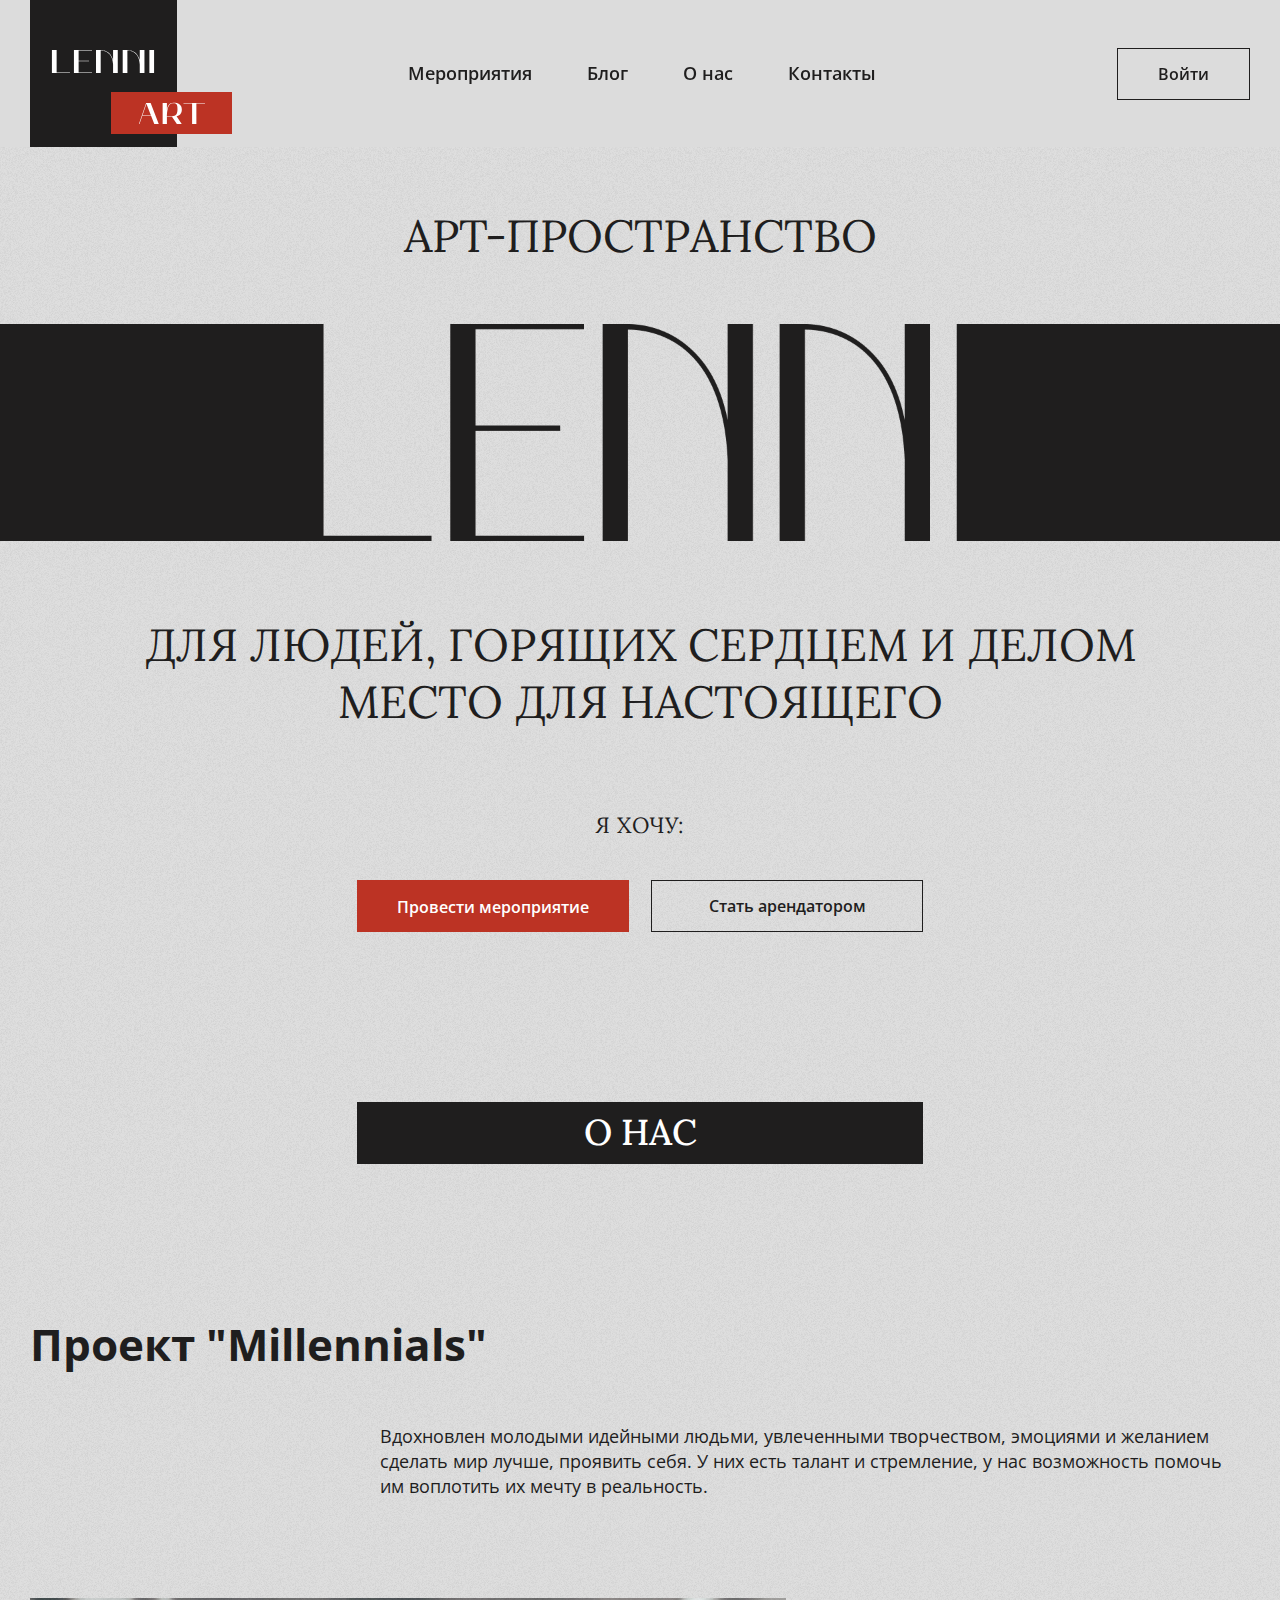
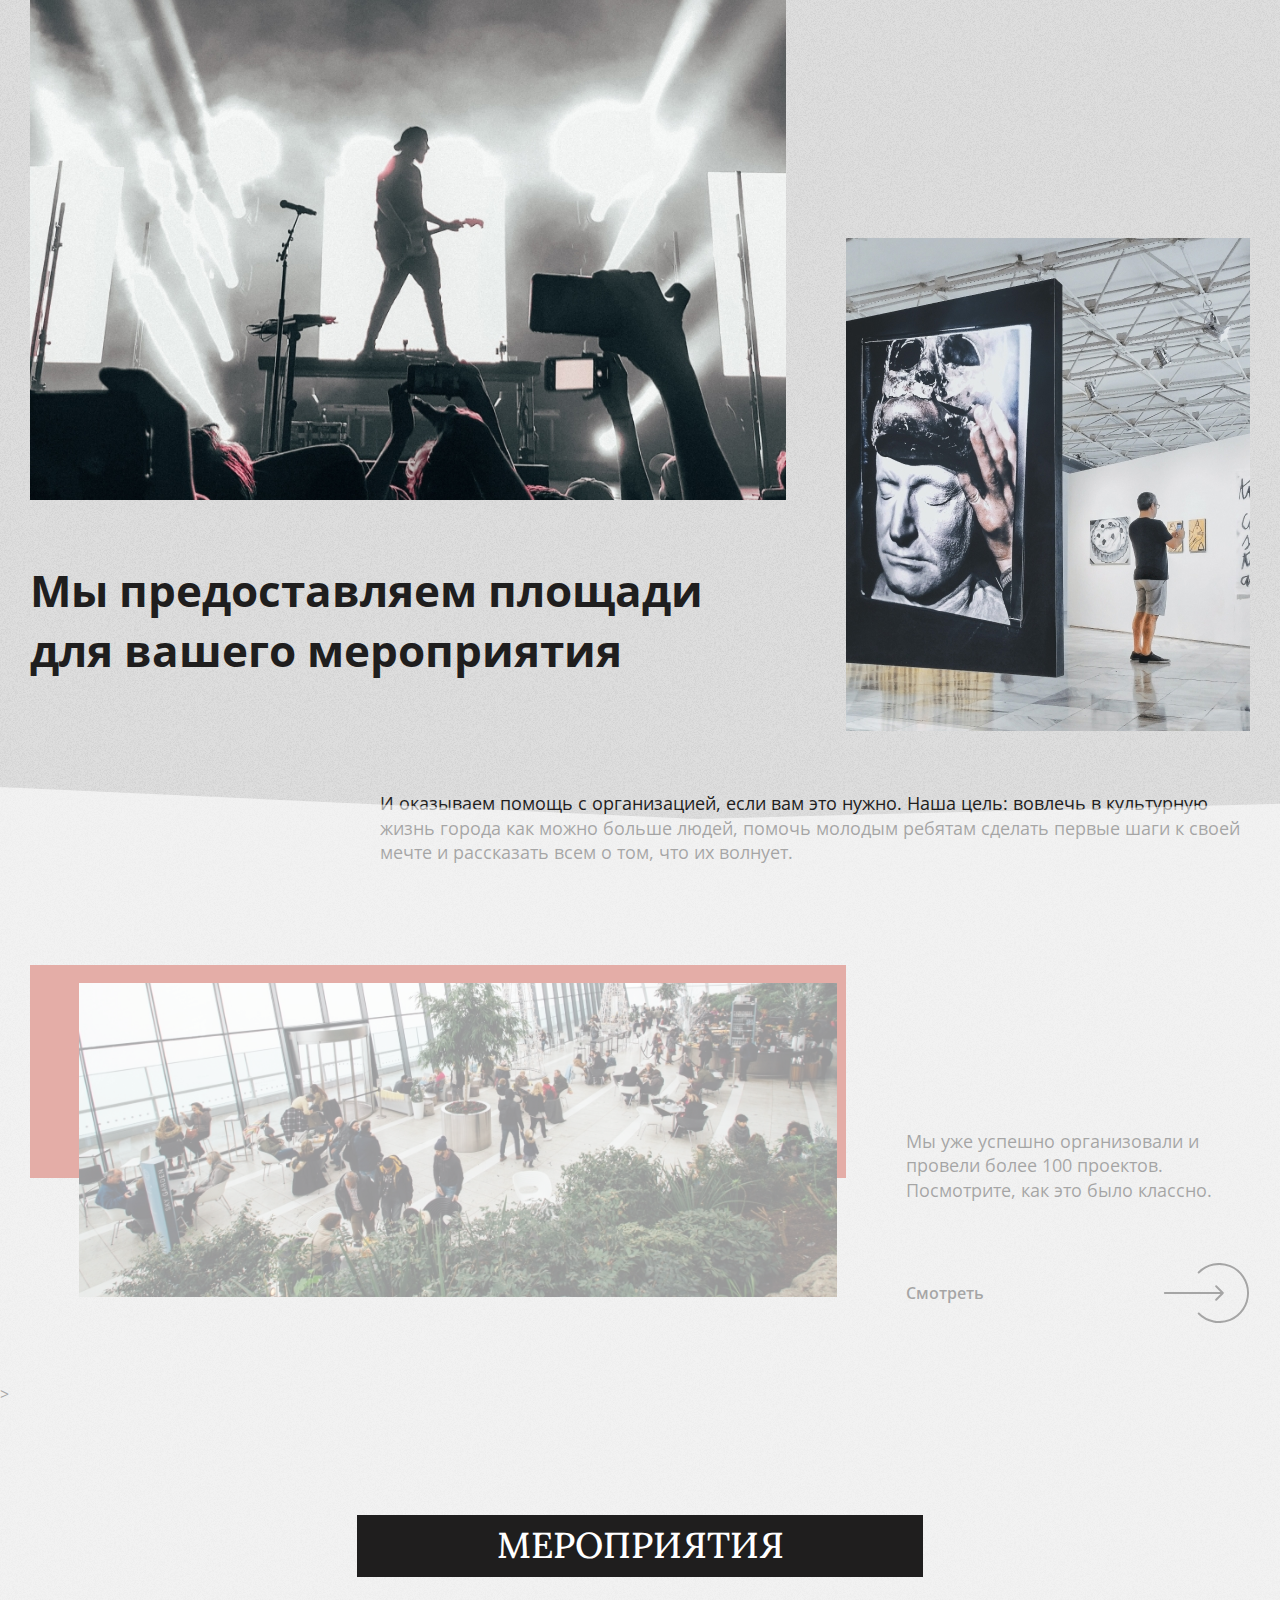
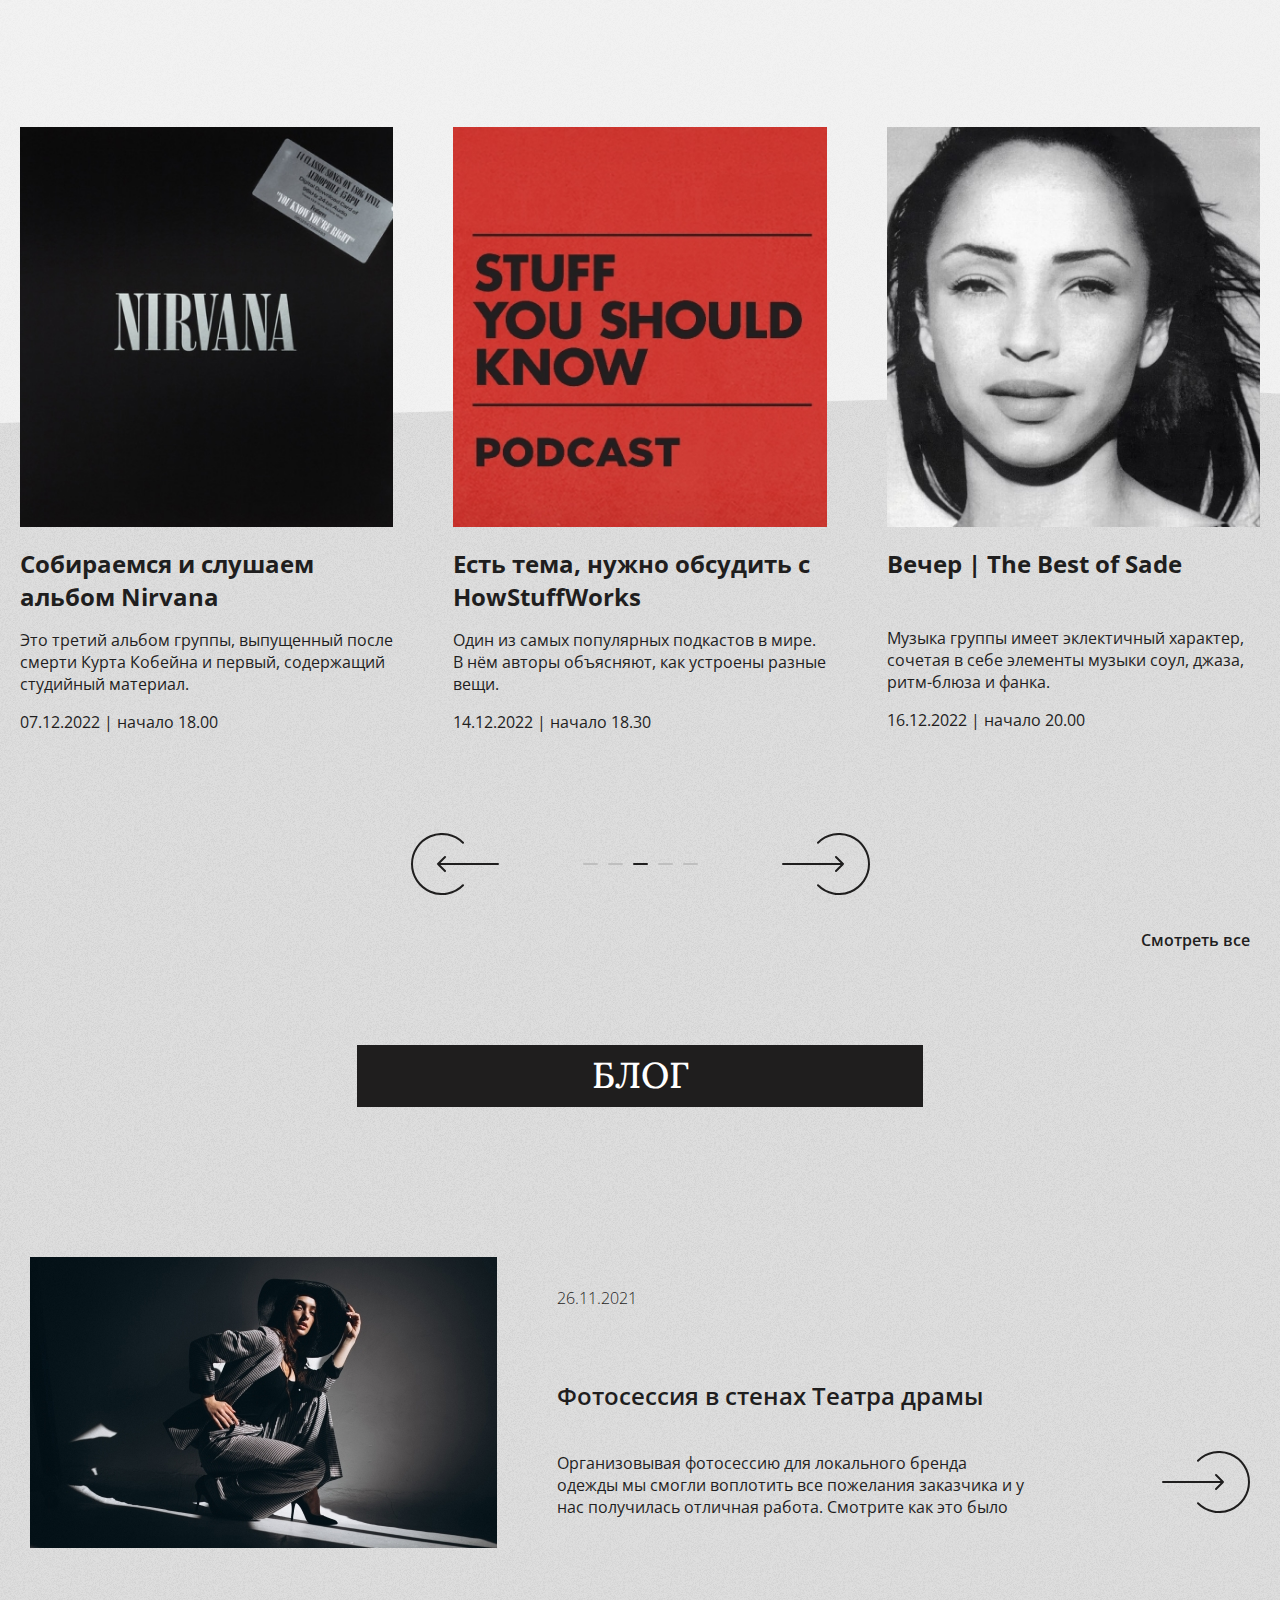
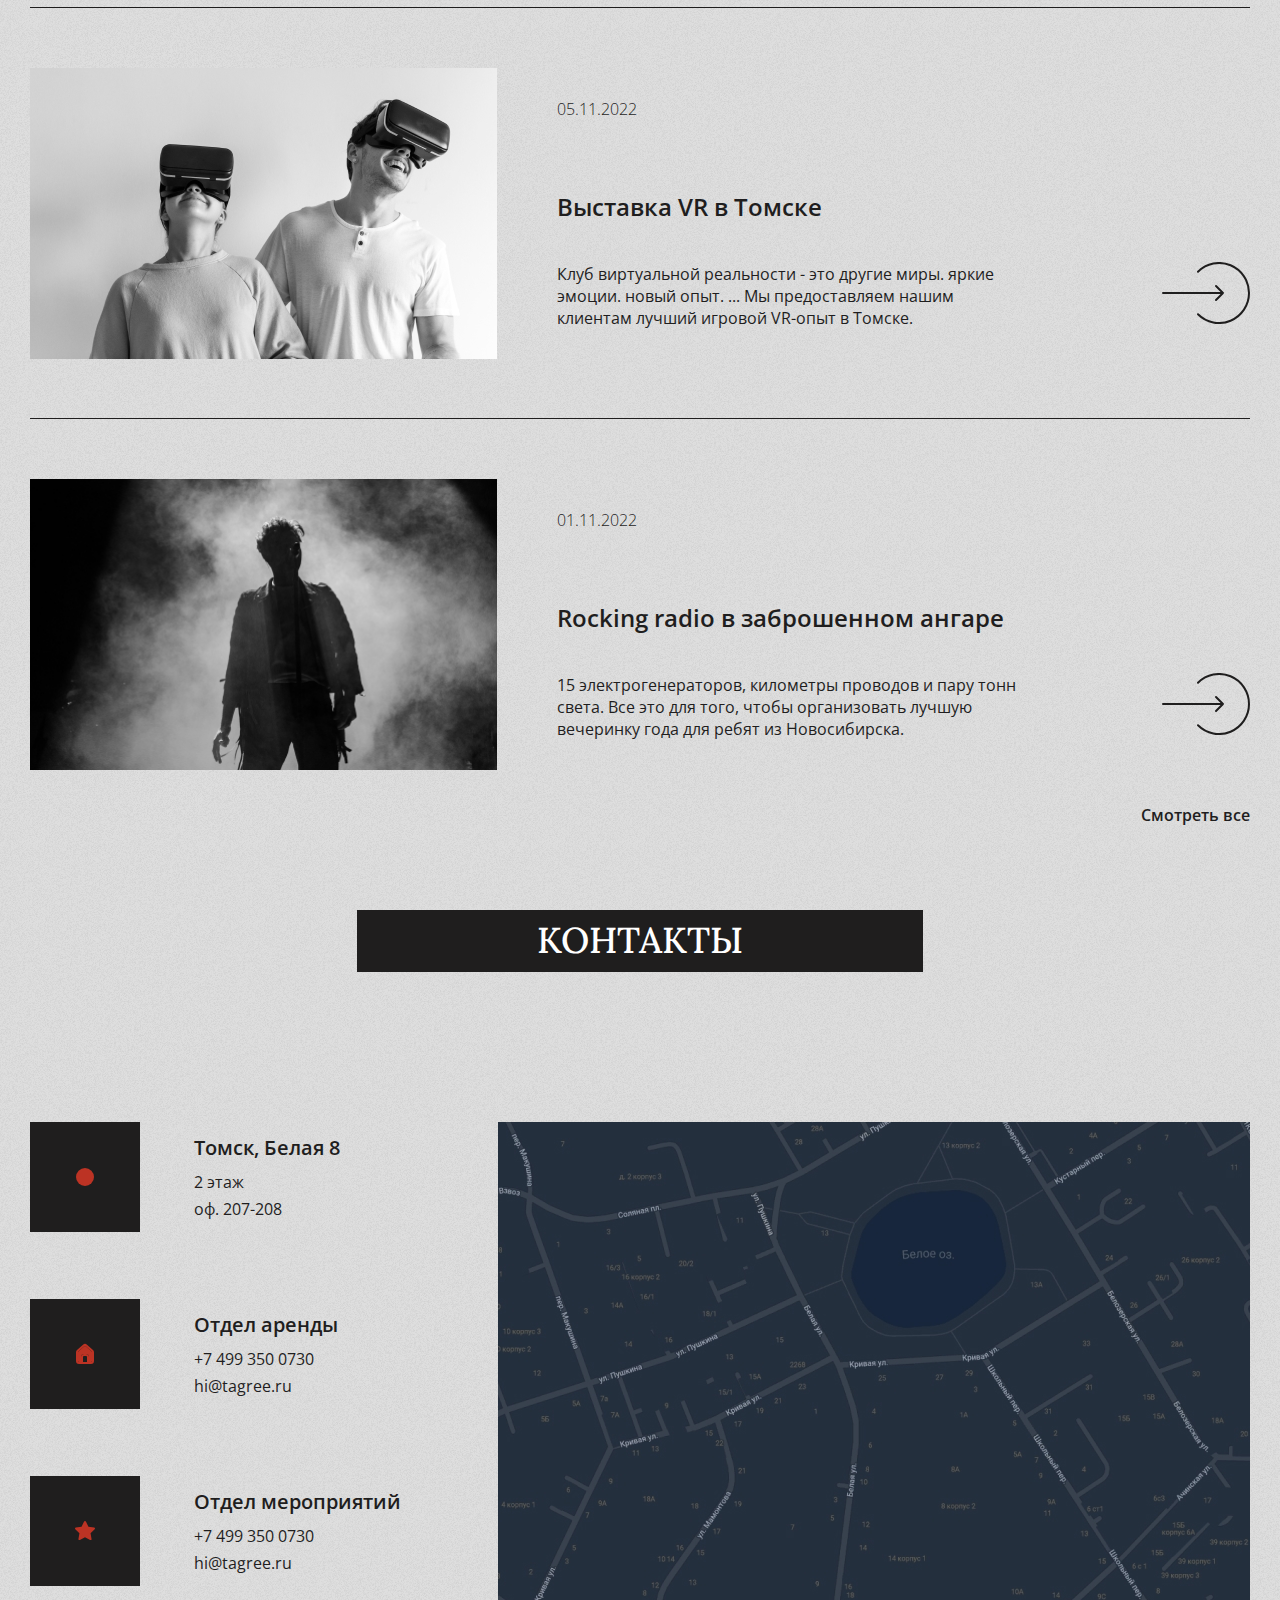
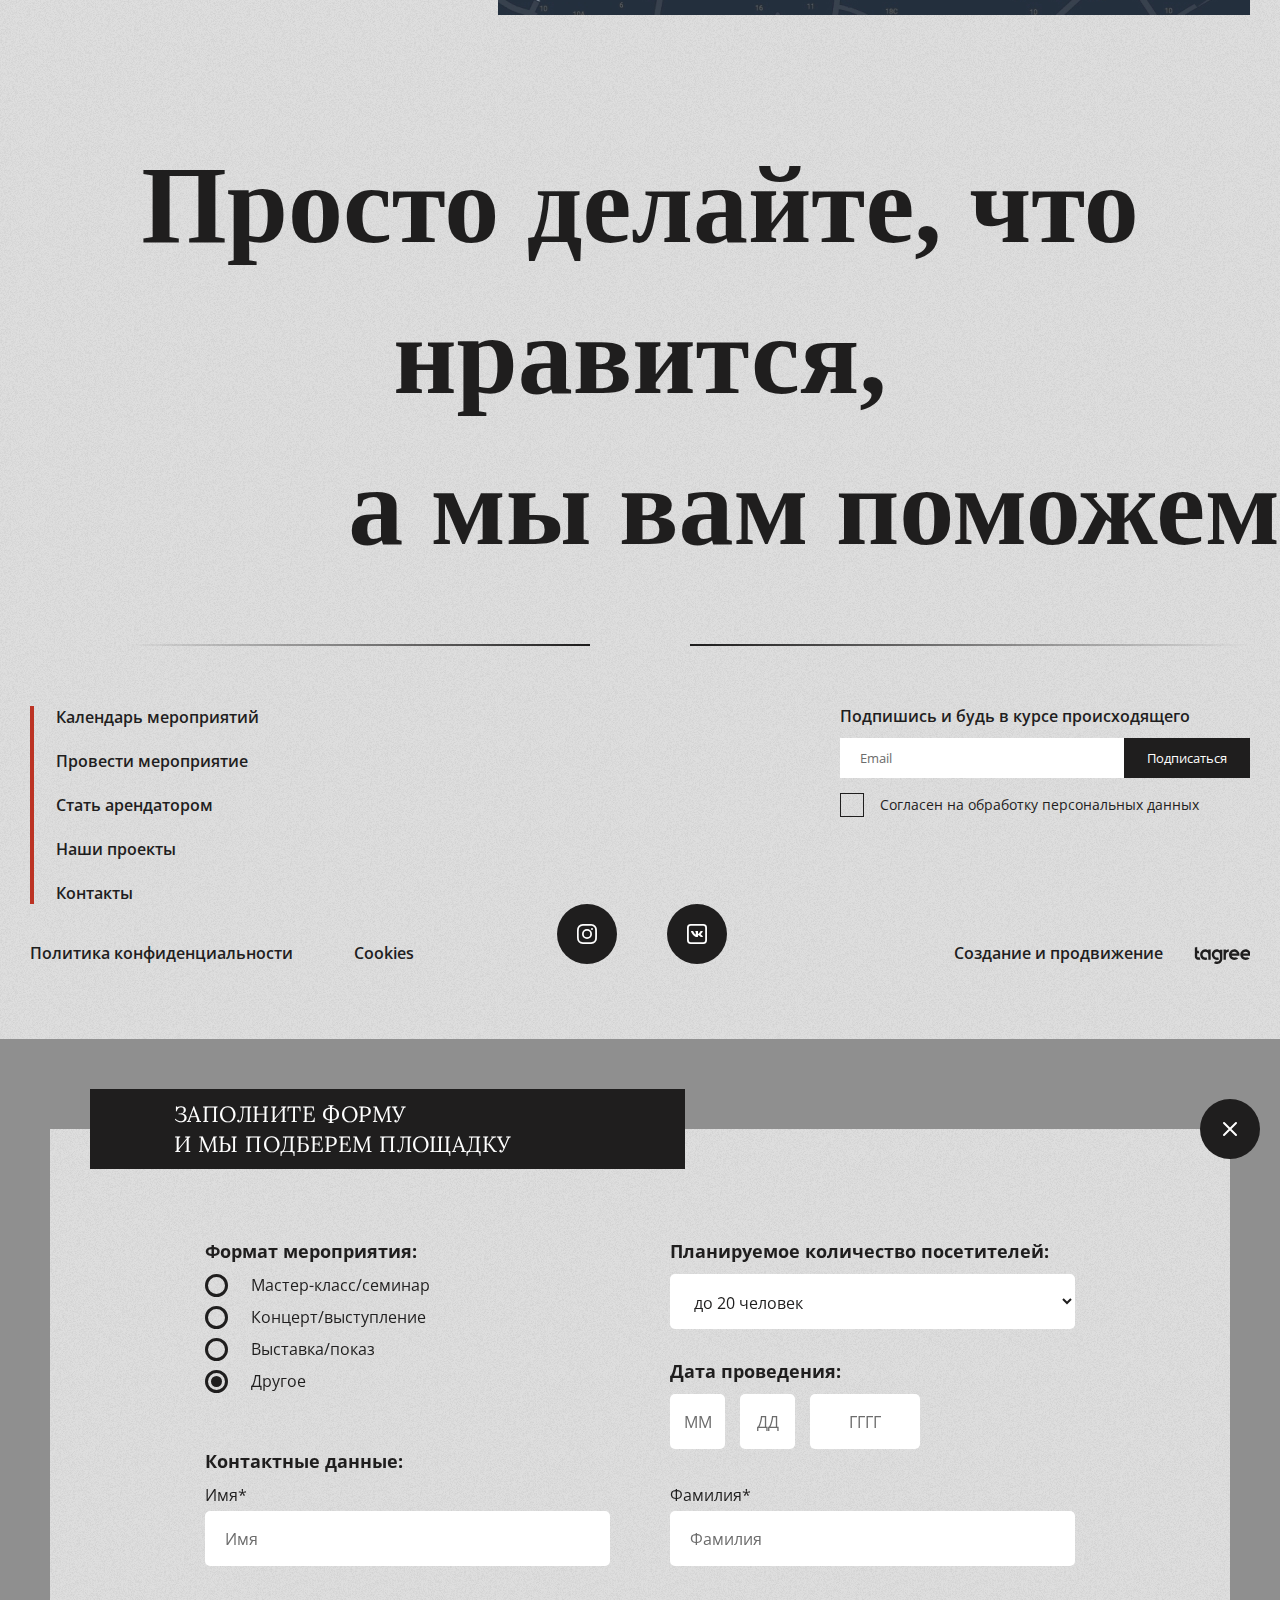
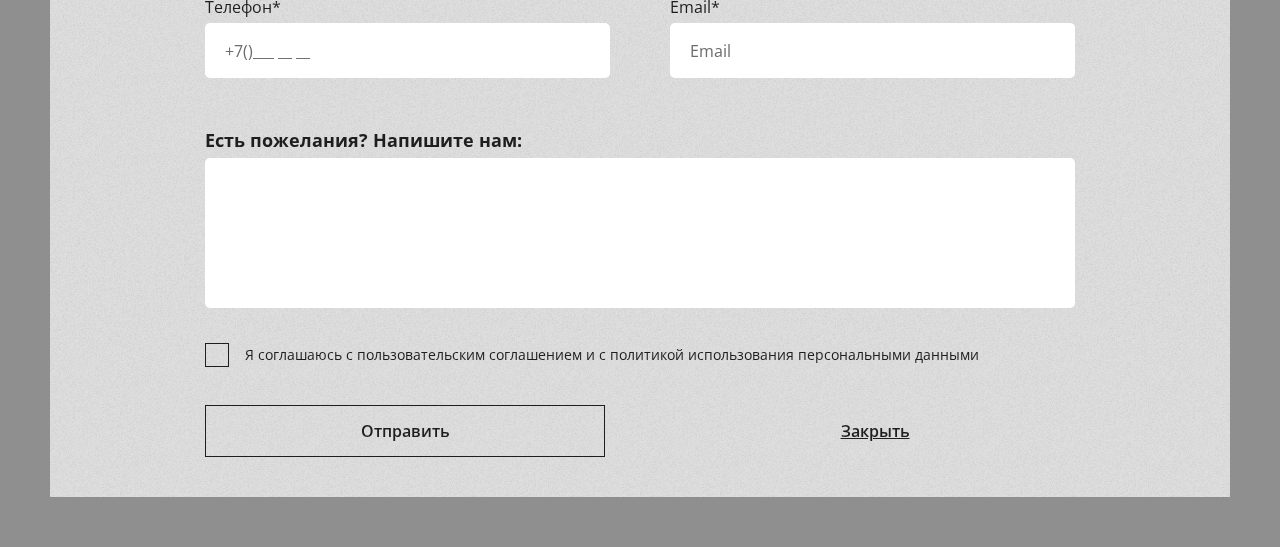
==== commit 59057eef: "Add files via upload" ====
--- a/index.html
+++ b/index.html
@@ -3,33 +3,31 @@
 
 <head>
   <meta charset="UTF-8" />
+  <meta name="viewport" content="width=device-width,initial-scale=1,minimum-scale=1,maximum-scale=1,user-scalable=no">
   <title>Lenni Art</title>
-  <link rel="stylesheet" href="styles/styles.css?ver=0" />
+  <link rel="stylesheet" href="styles/styles.css?ver=0">
 
   <link rel="preconnnect" href="https://fonts.googleapis.com">
   <link rel="preconnnect" href="https://fonts.gstatic.com" crossorigin>
-  <link rel="stylesheet" href="https://fonts.googleapis.com/css2?family=Lora:wght@400;500;600;700&family=Open+Sans:wght@400;500;600;700&display=swap" rel="stylesheet">
+  <link rel="stylesheet" href="https://fonts.googleapis.com/css2?family=Lora:wght@400;500;600;700&family=Open+Sans:wght@400;500;600;700&display=swap">
 </head>
 
 
 <body class="body">
   <header class="page-header">
-
     <div class="page-header__container">
+
       <a href="index.html" class="page-header__logo">
         <svg class="page-header__logo-img" width="202" height="147">
           <use xlink:href="assets/icons/symbols.svg#logo"></use>
         </svg>
       </a>
 
-
-
-
       <nav class="page-header__nav">
         <a href="/events.html#" class="page-header__nav-link"> Мероприятия </a>
-        <a href="#" class="page-header__nav-link"> Блог </a>
-        <a href="#" class="page-header__nav-link"> О нас </a>
-        <a href="#" class="page-header__nav-link"> Контакты </a>
+        <a href="/blog-listing.html#" class="page-header__nav-link"> Блог </a>
+        <a href="/about.html#" class="page-header__nav-link"> О нас </a>
+        <a href="/contacts.html#" class="page-header__nav-link"> Контакты </a>
       </nav>
 
       <a href="#" class="btn page-header__user-btn"> Войти </a>
@@ -42,13 +40,19 @@
       <header class="main-header home__main-header">
         <h1 class="main-header__title"> Арт-пространство </h1>
         <picture class="main-header__picture">
-          <img src="assets/images/LENNI.png">
-          <class="main-header__img" />
+          <img src="assets/images/LENNI.png" alt="logo">
         </picture>
 
         <p class="main-header__text">для людей, горящих сердцем и делом
           место для настоящего</p>
+
+        <p class="main-header__iwant">я хочу:</p>
+        <section class="main-header__btns">
+          <button type="submit" class="btn btn-host">Провести мероприятие</button>
+          <button type="submit" class="btn btn-tenant">Cтать арендатором</button>
+        </section>
       </header>
+
 
 
       <section class="offers home__offers"></section>
@@ -69,11 +73,11 @@
 
           <div class="about__block2">
             <picture class="about__picture">
-              <img class="about__img" src="assets/images/about.jpg" />
+              <img class="about__img" src="assets/images/about.jpg" alt="first_block" />
             </picture>
 
             <picture class="about__picture2">
-              <img class="about__img" src="assets/images/about2.jpg" />
+              <img class="about__img" src="assets/images/about2.jpg" alt="second_block" />
             </picture>
             <h3 class="about__title about__title--w868 about__title--2">
 
@@ -88,7 +92,7 @@
 
           <div class="about__block3">
             <picture class="about__picture3">
-              <img class="about__img2" src="assets/images/about3.jpg">
+              <img class="about__img2" src="assets/images/about3.jpg" alt="third_block">
             </picture>
             <div class="about__block3-wrapper">
               <p class="about__text about__text--mb90">
@@ -99,7 +103,7 @@
                   Смотреть
                 </span>
                 <svg class="link__icon" width="91" height="60">
-                  <use xlink:href="assets/icons/symbols.svg#link">
+                  <use xlink:href="assets/icons/symbols.svg#link"></use>
                 </svg>
               </a>
 
@@ -107,6 +111,107 @@
           </div>
         </div>
       </section>>
+
+
+      <section class="offers home__offers"></section>
+      <section class="events-preview home__events-preview">
+
+        <svg class="events-preview__background" width="1920" height="1236">
+          <use xlink:href="assets/icons/symbols.svg#background_white"></use>
+        </svg>
+
+
+        <div class="events-preview__container">
+          <h2 class="events-preview__title section-title"> Мероприятия </h2>
+          <section class="listing events__listing">
+            <div class="listing__events-list listing__events-list--mb70">
+              <!-- prettier-ignore -->
+
+              <article class="event-card listing__event-card">
+                <a href="#" class="event-card__link">
+                  <picture class="event-card__picture">
+                    <img src="assets/images/events/Nirvana.jpg" alt="nirvana" class="event-card__img" />
+                  </picture>
+
+                  <h2 class="event-card__title">Собираемся и слушаем альбом Nirvana</h2>
+
+                  <p class="event-card__description">Это третий альбом группы, выпущенный после смерти Курта Кобейна и первый, содержащий студийный материал.</p>
+
+                  <time datetime="2022-12-07T18:00" class="event-card__time">07.12.2022 | начало 18.00</time>
+                </a>
+              </article>
+              <article class="event-card listing__event-card">
+                <a href="#" class="event-card__link">
+                  <picture class="event-card__picture">
+                    <img src="assets/images/events/HowStuffWorks.jpg" alt="stuff" class="event-card__img" />
+                  </picture>
+
+                  <h2 class="event-card__title">Есть тема, нужно обсудить с HowStuffWorks</h2>
+
+                  <p class="event-card__description">Один из самых популярных подкастов в мире. В нём авторы объясняют, как устроены разные вещи.</p>
+
+                  <time datetime="2022-12-14T18:30" class="event-card__time">14.12.2022 | начало 18.30</time>
+                </a>
+              </article>
+              <article class="event-card listing__event-card">
+                <a href="#" class="event-card__link">
+                  <picture class="event-card__picture">
+                    <img src="assets/images/events/Sade.jpg" alt="sade" class="event-card__img" />
+                  </picture>
+
+                  <h2 class="event-card__title">Вечер | The Best of Sade</h2>
+
+                  <p class="event-card__description">Музыка группы имеет эклектичный характер, сочетая в себе элементы музыки соул, джаза, ритм-блюза и фанка.</p>
+
+                  <time datetime="2022-12-16T20:00" class="event-card__time">16.12.2022 | начало 20.00</time>
+                </a>
+              </article>
+            </div>
+          </section>
+
+
+          <section class="events-preview__nav">
+            <div class="events-preview__arrow-right">
+              <svg class="arrow_icon" width="92" height="62">
+                <use xlink:href="assets/icons/symbols.svg#arrow-left"> </use>
+              </svg>
+            </div>
+
+            <section class="events-preview__strip">
+              <div class="events-preview__stripper events-preview__stripper--disabled">
+              </div>
+              <div class="events-preview__stripper events-preview__stripper--disabled">
+              </div>
+              <div class="events-preview__stripper ">
+              </div>
+              <div class="events-preview__stripper events-preview__stripper--disabled">
+              </div>
+              <div class="events-preview__stripper events-preview__stripper--disabled">
+              </div>
+            </section>
+
+
+
+            <div class="events-preview__arrow-left">
+              <svg class="arrow_icon" width="92" height="62">
+                <use xlink:href="assets/icons/symbols.svg#link"> </use>
+              </svg>
+            </div>
+
+
+
+          </section>
+          <a href="#" class="listing__link link events-preview__link-pre">Смотреть все</a>
+
+
+
+        </div>
+
+      </section>
+
+
+
+
 
 
       <section class="upcoming home__upcoming"></section>
@@ -196,6 +301,7 @@
 
         <a href="#" class="listing__link link">Смотреть все</a>
       </section>
+
 
 
 
@@ -212,7 +318,7 @@
               <div class="contacts-item">
                 <div class="contacts-item__img">
                   <svg class="contacts-item__icon" width="24" height="24">
-                    <use xlink:href="assets/icons/symbols.svg#location(1)">
+                    <use xlink:href="assets/icons/symbols.svg#location(1)"></use>
 
                   </svg>
                 </div>
@@ -230,7 +336,7 @@
               <div class="contacts-item">
                 <div class="contacts-item__img">
                   <svg class="contacts-item__icon" width="24" height="24">
-                    <use xlink:href="assets/icons/symbols.svg#u_home-alt">
+                    <use xlink:href="assets/icons/symbols.svg#u_home-alt"></use>
 
                   </svg>
                 </div>
@@ -246,7 +352,7 @@
               <div class="contacts-item">
                 <div class="contacts-item__img">
                   <svg class="contacts-item__icon" width="24" height="24">
-                    <use xlink:href="assets/icons/symbols.svg#star(1)">
+                    <use xlink:href="assets/icons/symbols.svg#star(1)"></use>
 
                   </svg>
                 </div>
@@ -265,28 +371,35 @@
             <div class="contacts__map">
               <img src="assets/images/map.jpg" alt="map">
             </div>
+
           </div>
+
+        </div>
+        <div class="contacts__text-wrapper">
+          <p class="contacts__text">Просто делайте, что нравится,</p>
+          <p class="contacts__text2">а мы вам поможем</p>
         </div>
       </section>
       <!-- prettier-ignore -->
 
 
 
-    </div class="doit home__doit">
-    </div>
+      <!-- </div class="doit home__doit"></div> -->
     </div>
 
   </main>
 
   <footer class="page-footer">
     <div class="page-footer__container">
-      <div class="page-footer__border"></div>
+      <div class="page-footer__border">
+      </div>
       <div class="page-footer__wrapper">
         <nav class="page-footer__nav">
           <a href="" class="page-footer__nav-link">Календарь мероприятий</a>
-          <a href="" class="page-footer__nav-link">Календарь мероприятий</a>
-          <a href="" class="page-footer__nav-link">Календарь мероприятий</a>
-          <a href="" class="page-footer__nav-link">Календарь мероприятий</a>
+          <a href="" class="page-footer__nav-link">Провести мероприятие</a>
+          <a href="" class="page-footer__nav-link">Стать арендатором</a>
+          <a href="" class="page-footer__nav-link">Наши проекты</a>
+          <a href="" class="page-footer__nav-link">Контакты</a>
 
         </nav>
 
@@ -307,9 +420,41 @@
               Согласен на обработку персональных данных
             </span>
           </label>
+
+
         </form>
+
       </div>
 
+      <div class="subscribe__links">
+        <div class="subscribe__docs">
+          <a href="#" class="subscribe__confident">Политика конфиденциальности</a>
+          <a href="#" class="subscribe__cookies">Cookies</a>
+        </div>
+
+        <div class="subscribe__social-media">
+          <a href="#" class="subscribe__sticky-btn">
+            <svg class="subscribe__insta-logo" width="24" height="24">
+              <use xlink:href="assets/icons/symbols.svg#insta"></use>
+            </svg>
+          </a>
+
+          <a href="#" class="subscribe__sticky-btn">
+            <svg class="subscribe__vk-logo" width="24" height="24">
+              <use xlink:href="assets/icons/symbols.svg#vk"></use>
+            </svg>
+          </a>
+
+
+        </div>
+        <div class="subscribe__creating">
+          <a href="#" class="subscribe__creating-link">Создание и продвижение</a>
+          <svg class="subscribe_creating-icon" width="56" height="17">
+            <use xlink:href="assets/icons/symbols.svg#tagree"></use>
+
+          </svg>
+        </div>
+      </div>
     </div>
   </footer>
   <div class="pp">
@@ -317,7 +462,7 @@
       <div class="pp__sticky-close">
 
         <button type="button" class="pp__sticky-btn">
-          <svg class="pp_btn-icon" width="24" height="24">
+          <svg class="pp__btn-icon" width="24" height="24">
             <use xlink:href="assets/icons/symbols.svg#x"></use>
 
           </svg>
@@ -448,7 +593,7 @@
                 Отправить
               </button>
 
-              <button type="close" class="form__btn btnclose">
+              <button type="submit" class="form__btn btn btnclose">
                 Закрыть
               </button>
 
--- a/styles/styles.css
+++ b/styles/styles.css
@@ -54,12 +54,52 @@
   -o-object-fit: cover;
      object-fit: cover;
 }
-button {
+input,
+textarea,
+button,
+select {
   box-shadow: none;
   outline: none;
   color: #1F1E1E;
   font-family: "Open Sans", sans-serif;
+}
+button {
   cursor: pointer;
+}
+input::-webkit-input-placeholder,
+textarea::-webkit-input-placeholder {
+  color: #6c6c6c;
+}
+input::-moz-input-placeholder,
+textarea::-moz-input-placeholder {
+  color: #6c6c6c;
+}
+input:-webkit-input-placeholder,
+textarea:-webkit-input-placeholder {
+  color: #6c6c6c;
+}
+input:-ms-input-placeholder,
+textarea:-ms-input-placeholder {
+  color: #6c6c6c;
+}
+input:focus::-webkit-input-placeholder,
+textarea:focus::-webkit-input-placeholder {
+  color: #6c6c6c;
+}
+input:focus::-moz-input-placeholder,
+textarea:focus::-moz-input-placeholder {
+  color: #6c6c6c;
+}
+input:focus:-webkit-input-placeholder,
+textarea:focus:-webkit-input-placeholder {
+  color: #6c6c6c;
+}
+input:focus:-ms-input-placeholder,
+textarea:focus:-ms-input-placeholder {
+  color: #6c6c6c;
+}
+textarea {
+  resize: none;
 }
 .width_624 {
   box-sizing: border-box;
@@ -100,21 +140,44 @@
   color: #ffffff;
 }
 .btnclose {
-  box-sizing: border-box;
-  padding: 15px 40px;
-  background-color: transparent;
+  align-self: flex-end;
   border-color: transparent;
+  align-items: flex-end;
+  text-decoration: underline;
+}
+.btn-host {
+  padding-left: 0;
+  padding-right: 0;
+  width: 272px;
+  height: 52px;
+  background-color: #bc3324;
+  border-color: transparent;
+  color: #ffffff;
+  text-align: center;
+  font-family: Open Sans;
+  font-style: normal;
+  line-height: normal;
+}
+.btn-host:active {
+  background-color: #A51505;
+}
+.btn-tenant {
+  width: 272px;
+  height: 52px;
+  border-color: #1F1E1E;
   outline: none;
   font-weight: 600;
   font-size: 16px;
-  text-align: center;
-  text-decoration: underline;
-  transition: color 0.2s, background-color 0.2s, border-color 0.2s;
-  overflow: hidden;
-  cursor: pointer;
-}
-.btnclose:active {
-  background-color: #1F1E1E;
+}
+.btn-tickets {
+  padding: 15px 131px;
+  border: transparent;
+  background-color: #bc3324;
+  outline: none;
+  color: #ffffff;
+}
+.btn-tickets:active {
+  background-color: #A51505;
   color: #ffffff;
 }
 .link {
@@ -133,6 +196,33 @@
 }
 .link__icon {
   margin-left: 20px;
+}
+.link-vertical {
+  margin-top: 50px;
+  max-width: 150px;
+  display: flex;
+  flex-direction: column;
+  text-decoration: none;
+  align-self: center;
+  align-items: center;
+  font-size: 16px;
+  font-weight: 600;
+  color: #1F1E1E;
+  transition: color 0.2s;
+}
+.link-vertical:active {
+  color: #bc3324;
+}
+.link-vertical__icon {
+  margin-top: 20px;
+}
+.title {
+  margin: 0 0 80px;
+  font-family: "Lora", serif;
+  font-weight: 500;
+  font-size: 70px;
+  line-height: 90px;
+  text-align: center;
 }
 .section-title {
   box-sizing: border-box;
@@ -153,6 +243,225 @@
   text-align: center;
   text-transform: uppercase;
 }
+.content {
+  color: #1F1E1E;
+  font-family: "Open Sans", sans-serif;
+  font-size: 16px;
+  font-weight: 400;
+  font-style: normal;
+  line-height: 1.375;
+  word-wrap: break-word;
+}
+.content h1,
+.content h2,
+.content h4,
+.content h4,
+.content h5,
+.content h6 {
+  margin: 1.3em 0 0.8em;
+  font-family: "Open Sans", sans-serif;
+  color: #1F1E1E;
+  font-weight: 600;
+}
+.content h1:first-child,
+.content h2:first-child,
+.content h4:first-child,
+.content h4:first-child,
+.content h5:first-child,
+.content h6:first-child {
+  margin-top: 0;
+}
+.content h1:last-child,
+.content h2:last-child,
+.content h4:last-child,
+.content h4:last-child,
+.content h5:last-child,
+.content h6:last-child {
+  margin-bottom: 0;
+}
+.content h1 {
+  font-size: 32px;
+}
+.content h2 {
+  font-size: 28px;
+}
+.content h4 {
+  font-size: 24px;
+}
+.content h4 {
+  font-size: 20px;
+}
+.content h5 {
+  font-size: 18px;
+}
+.content h6 {
+  font-size: 16px;
+}
+.content ol,
+.content ul,
+.content p {
+  margin: 20px 0;
+  font-family: "Open Sans", sans-serif;
+}
+.content ol:first-child,
+.content ul:first-child,
+.content p:first-child {
+  margin-top: 0;
+}
+.content ol:last-child,
+.content ul:last-child,
+.content p:last-child {
+  margin-bottom: 0;
+}
+.content ul,
+.content ol {
+  position: relative;
+  padding: 0;
+  list-style: none;
+  font-family: "Open Sans", sans-serif;
+}
+.content ul > li {
+  box-sizing: border-box;
+  position: relative;
+  padding-left: 20px;
+}
+.content ul > li::before {
+  content: "";
+  display: block;
+  position: absolute;
+  top: 8px;
+  left: 0;
+  width: 6px;
+  height: 6px;
+  border-radius: 50%;
+  background-color: #bc3324;
+  pointer-events: none;
+}
+.content ol {
+  counter-reset: li;
+  padding: 0;
+}
+.content ol > li {
+  counter-increment: li;
+}
+.content ol > li::before {
+  content: counter(li) ". ";
+  box-sizing: border-box;
+  display: inline-block;
+  min-width: 20px;
+  color: #bc3324;
+  white-space: pre;
+}
+.content ul > li,
+.content ol > li {
+  margin: 0 0 8px;
+  cursor: default;
+}
+.content ul > li:last-child,
+.content ol > li:last-child {
+  margin-bottom: 0;
+}
+.content img,
+.content iframe,
+.content figure {
+  display: block;
+  max-width: 700px;
+}
+.content > img,
+.content > iframe,
+.content > figure {
+  margin: 30px 0;
+}
+.content > img:first-child,
+.content > iframe:first-child,
+.content > figure:first-child {
+  margin-top: 0;
+}
+.content > img:last-child,
+.content > iframe:last-child,
+.content > figure:last-child {
+  margin-bottom: 0;
+}
+.content iframe {
+  border: none;
+  outline: none;
+}
+.content figure img {
+  max-width: 100%;
+  margin: 0;
+}
+.content figcaption {
+  margin: 15px 0;
+  color: rgba(31, 30, 30, 0.6);
+  font-weight: 500;
+  font-size: 13px;
+  text-align: left;
+}
+.content figcaption:first-child {
+  margin-top: 0;
+}
+.content figcaption:last-child {
+  margin-bottom: 0;
+}
+.content img[align],
+.content img.alignright {
+  margin: 5px 0;
+}
+.content img[align] + figcaption,
+.content img.alignright + figcaption {
+  display: none;
+}
+.content img[align="right"],
+.content img.alignright {
+  margin-left: 10px;
+}
+.content img.alignright {
+  float: right;
+}
+.content img[align="left"],
+.content img.alignleft {
+  margin-right: 10px;
+}
+.content img.alignleft {
+  float: left;
+}
+.content a {
+  font-weight: 600;
+  color: #1F1E1E;
+  text-decoration: underline;
+  transition: color 0.2s;
+  cursor: pointer;
+}
+.content a:hover {
+  color: #bc3324;
+}
+.content blockquote {
+  position: relative;
+  margin: 30px 0;
+  padding: 0 0 0 20px;
+  color: rgba(31, 30, 30, 0.9);
+  font-style: normal;
+  font-weight: 600;
+}
+.content blockquote:first-child {
+  margin-top: 0;
+}
+.content blockquote:last-child {
+  margin-bottom: 0;
+}
+.content blockquote::before {
+  content: "";
+  display: block;
+  position: absolute;
+  left: 0;
+  top: 0;
+  bottom: 0;
+  width: 4px;
+  background-color: #bc3324;
+}
+.content b {
+  font-weight: 700;
+}
 .pp {
   position: block;
   top: 0;
@@ -286,6 +595,19 @@
   padding-left: 40px;
   display: block;
 }
+.check--red {
+  color: #bc3324;
+}
+.check--red .check__mark {
+  border-color: #bc3324;
+}
+.check--red .check__input:checked ~ .check__mark {
+  background-color: #bc3324;
+}
+.check--disabled {
+  pointer-events: none;
+  opacity: 0.5;
+}
 .check__input {
   position: absolute !important;
   width: 0 !important;
@@ -374,11 +696,9 @@
 }
 .field__input::-moz-placeholder {
   font-size: 16px;
-  color: #6c6c6c;
 }
 .field__input::placeholder {
   font-size: 16px;
-  color: #6c6c6c;
 }
 .field__label {
   display: block;
@@ -422,9 +742,10 @@
   max-width: 400px;
   width: 100%;
 }
-.form__btnclose {
-  max-width: 400px;
-  width: 100%;
+.form__btns {
+  display: flex;
+  flex-direction: row;
+  justify-content: space-between;
 }
 .form__check--mb40 {
   margin-bottom: 40px;
@@ -448,6 +769,25 @@
   gap: 67px;
   margin-right: 30px;
 }
+.contacts__text-wrapper {
+  color: #1F1E1E;
+  font-family: "mak", serif;
+  font-size: 110px;
+  font-weight: 700;
+  -o-object-fit: contain;
+     object-fit: contain;
+  margin-left: 0;
+  margin-right: 0;
+}
+.contacts__text {
+  margin-bottom: 0;
+  text-align: center;
+}
+.contacts__text2 {
+  margin-top: 0;
+  margin-bottom: 0;
+  text-align: right;
+}
 .contacts-item {
   display: flex;
   gap: 54px;
@@ -459,6 +799,8 @@
   align-items: center;
   width: 110px;
   height: 110px;
+  min-width: 110px;
+  min-height: 110px;
   background-color: #1F1E1E;
   color: #bc3324;
 }
@@ -492,7 +834,7 @@
   width: 100%;
 }
 .subscribe__title {
-  margin: 0 0 24px;
+  margin: 0 0 12px;
   font-weight: 600;
   font-size: 16px;
   line-height: 1.3;
@@ -528,6 +870,67 @@
   line-height: 1.3;
   transition: background-color 0.2s;
 }
+.subscribe__links {
+  display: flex;
+  flex-direction: row;
+  align-items: center;
+  justify-content: space-between;
+}
+.subscribe__social-media {
+  margin-right: 85px;
+  display: flex;
+  flex-direction: row;
+  align-items: center;
+  justify-content: center;
+  height: 100%;
+}
+.subscribe__sticky-btn {
+  margin-right: 25px;
+  margin-left: 25px;
+  box-sizing: border-box;
+  display: flex;
+  justify-content: center;
+  align-items: center;
+  width: 60px;
+  height: 60px;
+  border: none;
+  outline: none;
+  border-radius: 50%;
+  background-color: #1F1E1E;
+  color: #ffffff;
+  transition: background-color 0.2s;
+}
+.subscribe__confident,
+.subscribe__cookies,
+.subscribe__creating-link {
+  align-items: normal;
+  bottom: 0;
+  color: #1F1E1E;
+  font-family: Open Sans;
+  font-size: 16px;
+  font-style: normal;
+  font-weight: 600;
+  line-height: normal;
+  text-decoration: none;
+}
+.subscribe__docs,
+.subscribe__creating {
+  display: flex;
+  align-items: flex-end;
+  justify-content: space-between;
+}
+.subscribe__docs {
+  width: 384px;
+  align-self: flex-end;
+}
+.subscribe__creating {
+  width: 296px;
+  align-self: flex-end;
+}
+.subscribe__creating-link {
+  display: flex;
+  align-items: flex-end;
+}
 .article-card {
   position: relative;
   box-sizing: border-box;
@@ -640,12 +1043,86 @@
   color: inherit;
   transition: none;
 }
-.home {
-  padding: 100px 0;
-}
-.home__listing {
-  margin-top: 95px;
-  margin-bottom: 95px;
+.table {
+  width: 100%;
+  border-collapse: collapse;
+  color: #1F1E1E;
+  text-align: center;
+}
+.table__tr:nth-child(2n-1) {
+  background-color: rgba(31, 30, 30, 0.03);
+}
+.table__th,
+.table__footer-th {
+  box-sizing: border-box;
+  padding: 10px;
+  border-right: 1px solid #BFBFBF;
+  text-transform: uppercase;
+}
+.table__th:first-child,
+.table__footer-th:first-child {
+  padding-left: 0;
+}
+.table__th:last-child,
+.table__footer-th:last-child {
+  border-right: none;
+  padding-right: 0;
+}
+.table__th {
+  height: 85px;
+  font-weight: 600;
+  font-size: 18px;
+  line-height: 1.35;
+}
+.table__footer-th {
+  height: 60px;
+  font-size: 0;
+}
+.table__body-th {
+  box-sizing: border-box;
+  height: 50px;
+  padding: 10px 10px 10px 0;
+  border-top: 1px solid #BFBFBF;
+  border-bottom: 1px solid #BFBFBF;
+  font-weight: 400;
+  font-size: 18px;
+  line-height: 25px;
+  text-align: left;
+}
+.table__td {
+  box-sizing: border-box;
+  height: 50px;
+  padding: 10px;
+  border: 1px solid #BFBFBF;
+  font-weight: 600;
+  font-size: 16px;
+  line-height: 22px;
+}
+.table__td:last-child {
+  border-right: none;
+  padding-right: 0;
+}
+.table__ok {
+  display: block;
+  position: relative;
+  width: 26px;
+  height: 26px;
+  margin: auto;
+  border-radius: 50%;
+  background-color: #1F1E1E;
+}
+.table__ok::after {
+  content: "";
+  box-sizing: border-box;
+  display: block;
+  position: absolute;
+  top: 4px;
+  left: 9px;
+  width: 8px;
+  height: 14px;
+  border-right: 2px solid #ffffff;
+  border-bottom: 2px solid #ffffff;
+  transform: rotate(45deg);
 }
 .event-card {
   display: flex;
@@ -677,6 +1154,15 @@
   content: "";
   display: block;
   width: 100%;
+}
+.event-card__title {
+  margin-top: 20px;
+  margin-bottom: 0;
+  min-height: 64px;
+  font-size: 24px;
+}
+.event-card__description {
+  min-height: 64px;
 }
 .listing {
   box-sizing: border-box;
@@ -686,6 +1172,7 @@
   margin-right: auto;
   padding-left: 40px;
   padding-right: 40px;
+  margin-bottom: 40px;
   display: flex;
   flex-direction: column;
 }
@@ -693,16 +1180,371 @@
   display: flex;
   flex-wrap: wrap;
   margin: 0 -30px -120px;
+}
+.listing__events-list--mb70 {
+  margin: 0 -70px -120px;
 }
 .listing__event-card {
   width: calc(33.3333% - 60px);
   margin: 0 30px 120px;
 }
+.listing__link {
+  align-self: flex-end;
+  padding: 15px 0;
+  margin-top: 30px;
+}
+.reserve {
+  display: grid;
+  gap: 65px 11%;
+  grid-template-columns: 405px calc(89% - 405px);
+  grid-template-areas: "checks scheme" "order legend";
+  width: 100%;
+}
+.reserve__checks {
+  grid-area: checks;
+  display: flex;
+  flex-direction: column;
+  align-items: flex-start;
+}
+.reserve__order {
+  grid-area: order;
+}
+.reserve__scheme {
+  grid-area: scheme;
+  display: flex;
+  flex-direction: column;
+  align-items: flex-end;
+}
+.reserve__legend {
+  grid-area: legend;
+  display: flex;
+  flex-direction: column;
+  align-items: flex-end;
+  text-align: right;
+}
+.reserve__section-title {
+  margin: 0 0 20px;
+  font-weight: 700;
+  font-size: 18px;
+  line-height: normal;
+}
+.reserve__section-title--mb30 {
+  margin-bottom: 30px;
+}
+.reserve__check {
+  margin-bottom: 10px;
+}
+.reserve__check:last-child {
+  margin-bottom: 0;
+}
+.reserve__scheme-container {
+  display: flex;
+  flex-direction: column;
+  align-items: center;
+  width: 100%;
+  max-width: 780px;
+}
+.reserve__scheme-title {
+  margin: 0 0 40px;
+  padding: 6px 56px;
+  background-color: #1F1E1E;
+  color: #ffffff;
+  font-weight: 600;
+  font-size: 16px;
+  line-height: 22px;
+}
+.reserve__scheme-wrapper {
+  position: relative;
+  width: 100%;
+}
+.reserve__scheme-wrapper::after {
+  content: "";
+  display: block;
+  width: 100%;
+  padding-top: 51.15384%;
+}
+.reserve__scene {
+  position: absolute;
+  top: 0;
+  left: 0;
+  width: 100%;
+  height: 100%;
+}
+.reserve__tickets {
+  display: flex;
+  justify-content: space-between;
+  align-items: baseline;
+}
+.reserve__qty {
+  padding-bottom: 18px;
+  font-size: 16px;
+}
+.reserve__qty::after {
+  content: " " attr(data-caption) " | " attr(data-price);
+}
+.reserve__sum {
+  font-weight: 600;
+}
+.reserve__sum::after {
+  content: attr(data-currency);
+  margin-left: 4px;
+  font-size: 0.95em;
+}
+.reserve__total {
+  text-align: center;
+  margin-top: 10px;
+  margin-bottom: 40px;
+  font-weight: 600;
+  font-size: 20px;
+}
+.reserve__total::before {
+  content: attr(data-caption);
+  margin-right: 30px;
+}
+.reserve__total::after {
+  content: attr(data-currency);
+  margin-left: 4px;
+  font-size: 0.95em;
+}
+.reserve__price {
+  display: flex;
+  flex-direction: column;
+  align-items: flex-end;
+  margin-bottom: 0 0 35px;
+}
+.reserve__price-item {
+  box-sizing: border-box;
+  position: relative;
+  min-height: 24px;
+  margin-bottom: 15px;
+  padding-left: 34px;
+  padding-top: 2px;
+  font-size: 14px;
+  line-height: 19px;
+}
+.reserve__price-item::before {
+  content: "";
+  display: block;
+  position: absolute;
+  left: 0;
+  top: 0;
+  width: 24px;
+  height: 24px;
+  background-color: #1F1E1E;
+}
+.reserve__price-item::after {
+  content: attr(data-caption);
+}
+.reserve__price-item--red::before {
+  background-color: #bc3324;
+}
+.reserve__price-item:last-child {
+  margin-bottom: 0;
+}
+.reserve__price-list {
+  margin-bottom: 30px;
+}
+.reserve__notation {
+  display: flex;
+  flex-direction: column;
+  align-items: flex-end;
+}
+.reserve__note {
+  box-sizing: border-box;
+  position: relative;
+  min-height: 24px;
+  margin-bottom: 13px;
+  padding-left: 54px;
+  padding-top: 2px;
+  font-size: 14px;
+  line-height: 19px;
+}
+.reserve__note--free::before,
+.reserve__note--free::after {
+  content: "";
+  box-sizing: border-box;
+  display: block;
+  position: absolute;
+  left: 0;
+  top: 0;
+  width: 24px;
+  height: 24px;
+  border: 1px solid #1F1E1E;
+  border-radius: 50%;
+}
+.reserve__note--free::after {
+  left: 12px;
+  border-color: #bc3324;
+}
+.reserve__note--booked::before {
+  content: "";
+  display: block;
+  position: absolute;
+  left: 6px;
+  top: 0;
+  width: 24px;
+  height: 24px;
+  border-radius: 50%;
+  background-color: #BFBFBF;
+}
+.reserve__note:last-child {
+  margin-bottom: 0;
+}
+.breadcrumbs {
+  box-sizing: border-box;
+  width: 100%;
+  max-width: 1414px;
+  margin-left: auto;
+  margin-right: auto;
+  padding-left: 40px;
+  padding-right: 40px;
+  margin-top: 40px;
+}
+.breadcrumbs__link {
+  display: inline;
+  margin-right: 10px;
+  color: #1F1E1E;
+  font-size: 16px;
+  line-height: 22px;
+  text-decoration: none;
+  transition: color 0.2s;
+}
+.breadcrumbs__link::after {
+  content: "/";
+  position: relative;
+  left: 4px;
+  display: inline-block;
+  width: 0;
+  color: #1F1E1E;
+  pointer-events: none;
+}
+.breadcrumbs__link:hover {
+  color: #bc3324;
+}
+.breadcrumbs__link:last-child {
+  margin-right: 0;
+}
+.breadcrumbs__link:last-child::after {
+  display: none;
+}
 .events {
   padding: 140px 0 100px;
 }
 .events__listing {
   margin-bottom: 100px;
+}
+.events__services {
+  box-sizing: border-box;
+  width: 100%;
+  max-width: 1414px;
+  margin-left: auto;
+  margin-right: auto;
+  padding-left: 40px;
+  padding-right: 40px;
+  margin-bottom: 50px;
+}
+.events__services-description {
+  max-width: 870px;
+  margin: 0 0 60px;
+  font-size: 16px;
+  line-height: 22px;
+}
+.event {
+  padding: 40px 0 150px;
+}
+.event__container {
+  box-sizing: border-box;
+  width: 100%;
+  max-width: 1414px;
+  margin-left: auto;
+  margin-right: auto;
+  padding-left: 40px;
+  padding-right: 40px;
+}
+.event__header {
+  box-sizing: border-box;
+  width: 100%;
+  max-width: 1414px;
+  margin-left: auto;
+  margin-right: auto;
+  padding-left: 40px;
+  padding-right: 40px;
+  margin-bottom: 80px;
+}
+.event__about {
+  display: flex;
+  justify-content: center;
+  align-items: center;
+}
+.event__info {
+  flex-shrink: 0;
+  box-sizing: border-box;
+  display: flex;
+  position: relative;
+  flex-direction: column;
+  align-items: flex-end;
+  padding: 13px 0;
+  font-family: "mak", serif;
+  font-weight: 300;
+  text-align: right;
+  text-transform: uppercase;
+}
+.event__info::before,
+.event__info::after {
+  content: "";
+  position: absolute;
+  left: 0;
+  display: block;
+  width: 140px;
+  max-width: 100%;
+  height: 1px;
+  background-image: linear-gradient(270deg, #1C1B1B 0%, rgba(255, 255, 255, 0) 82.86%);
+}
+.event__info::before {
+  top: 0;
+}
+.event__info::after {
+  bottom: 0;
+}
+.event__info:last-child {
+  align-items: flex-start;
+  text-align: left;
+}
+.event__info:last-child::before,
+.event__info:last-child::after {
+  left: 0;
+  right: auto;
+  background-image: linear-gradient(90deg, #1C1B1B 0%, rgba(255, 255, 255, 0) 82.86%);
+}
+.event__time {
+  font-size: 30px;
+  font-style: normal;
+  font-weight: 300;
+  line-height: 36px;
+}
+.event__time[datatime]::after {
+  content: attr(data-caption);
+  margin-left: 10px;
+  font-weight: 700;
+  font-size: 16px;
+  line-height: 19px;
+}
+.event__info-text {
+  font-size: 16px;
+  line-height: 19px;
+  font-weight: 700;
+}
+.event__picture {
+  display: block;
+  width: 497px;
+  margin: 0 50px;
+}
+.event__image {
+  display: block;
+  width: 100%;
+}
+.event__content {
+  max-width: 830px;
 }
 .about {
   padding-bottom: 90px;
@@ -830,6 +1672,72 @@
   max-width: 344px;
   width: 100%;
 }
+.events-preview__background {
+  display: block;
+  position: absolute;
+  align-self: center;
+}
+.events-preview__container {
+  box-sizing: border-box;
+  width: 100%;
+  max-width: 1414px;
+  margin-left: auto;
+  margin-right: auto;
+  padding-left: 40px;
+  padding-right: 40px;
+  display: block;
+  position: relative;
+  top: 110px;
+  margin-bottom: 200px;
+}
+.events-preview__arrow-right,
+.events-preview__arrow-left {
+  display: flex;
+  align-items: center;
+  text-decoration-color: transparent;
+  transition: color 0.2s, text-decoration-color 0.2s;
+  cursor: pointer;
+}
+.events-preview__arrow-right:hover,
+.events-preview__arrow-left:hover {
+  color: #bc3324;
+  text-decoration-color: #bc3324;
+}
+.events-preview__nav {
+  display: flex;
+  flex-direction: row;
+  align-self: center;
+  justify-content: center;
+  align-items: center;
+}
+.events-preview__strip {
+  display: flex;
+  flex-direction: row;
+}
+.events-preview__stripper {
+  font-size: 34px;
+  content: "";
+  display: block;
+  width: 15px;
+  height: 2px;
+  border-radius: 1px;
+  background-color: #1F1E1E;
+  border-color: #1F1E1E;
+  margin: 0 5px;
+}
+.events-preview__stripper--disabled {
+  border-color: #dedede;
+  background-color: #BFBFBF;
+}
+.events-preview__stripper:first-child {
+  margin-left: 80px;
+}
+.events-preview__stripper:last-child {
+  margin-right: 80px;
+}
+.events-preview__link-pre {
+  justify-content: flex-end;
+}
 .page-header {
   position: fixed;
   top: 0;
@@ -885,7 +1793,12 @@
   line-height: 25px;
   text-decoration: none;
 }
+.page-header__nav-link:active {
+  color: #bc3324;
+}
 .main-header__title {
+  margin-top: 60px;
+  margin-bottom: 60px;
   padding-left: 40px;
   padding-right: 40px;
   text-align: center;
@@ -908,7 +1821,7 @@
   font-weight: 400;
   max-width: 1000px;
   width: 100%;
-  margin: 0 auto 50px;
+  margin: 0 auto 80px;
 }
 .main-header__picture {
   display: block;
@@ -929,6 +1842,27 @@
   height: 100%;
   -o-object-fit: contain;
      object-fit: contain;
+}
+.main-header__iwant {
+  font-family: Lora;
+  font-size: 22px;
+  font-style: normal;
+  font-weight: 400;
+  line-height: 30px;
+  letter-spacing: 0.44px;
+  text-transform: uppercase;
+  text-align: center;
+  width: 100%;
+  margin: 0 auto 40px;
+}
+.main-header__btns {
+  box-sizing: border-box;
+  margin: 0 auto;
+  max-width: 624px;
+  width: 100%;
+  display: flex;
+  justify-content: space-between;
+  margin-bottom: 170px;
 }
 .page-footer {
   box-sizing: border-box;
@@ -994,18 +1928,227 @@
 .page-footer__nav-link:active {
   color: #bc3324;
 }
+@media (max-width: 1659px) {
+  .width_624 {
+    max-width: 604px;
+  }
+  .section-title {
+    max-width: 604px;
+  }
+  .main-header__btns {
+    max-width: 604px;
+  }
+}
+@media (max-width: 1339px) {
+  .width_624 {
+    max-width: 566px;
+  }
+  .title {
+    font-size: 40px;
+    line-height: 51px;
+  }
+  .section-title {
+    max-width: 566px;
+  }
+  .contacts__container {
+    padding-left: 30px;
+    padding-right: 30px;
+  }
+  .listing {
+    padding-left: 30px;
+    padding-right: 30px;
+  }
+  .breadcrumbs {
+    padding-left: 30px;
+    padding-right: 30px;
+  }
+  .events__services {
+    padding-left: 30px;
+    padding-right: 30px;
+  }
+  .event__container {
+    padding-left: 30px;
+    padding-right: 30px;
+  }
+  .event__header {
+    padding-left: 30px;
+    padding-right: 30px;
+  }
+  .about__container {
+    padding-left: 30px;
+    padding-right: 30px;
+  }
+  .events-preview__container {
+    padding-left: 30px;
+    padding-right: 30px;
+  }
+  .page-header__container {
+    padding-left: 30px;
+    padding-right: 30px;
+  }
+  .main-header__btns {
+    max-width: 566px;
+  }
+  .page-footer__container {
+    padding-left: 30px;
+    padding-right: 30px;
+  }
+}
+@media (max-width: 767px) {
+  .title {
+    margin-bottom: 40px;
+    font-size: 20px;
+    line-height: 26px;
+  }
+  .contacts__container {
+    padding-left: 20px;
+    padding-right: 20px;
+  }
+  .table {
+    display: block;
+  }
+  .table__head,
+  .table__body,
+  .table__footer {
+    display: block;
+    margin: 0 -20px;
+  }
+  .table__head-tr {
+    display: flex;
+  }
+  .table__tr {
+    display: flex;
+    flex-wrap: wrap;
+  }
+  .table__tr:nth-child(2n-1) {
+    background-color: transparent;
+  }
+  .table__th,
+  .table__footer-th {
+    display: flex;
+    align-items: center;
+    justify-content: center;
+    height: auto;
+    width: 33.3333%;
+    padding-top: 20px;
+    padding-bottom: 20px;
+  }
+  .table__th:first-child,
+  .table__footer-th:first-child {
+    display: none;
+  }
+  .table__th:last-child,
+  .table__footer-th:last-child {
+    padding-right: 10px;
+  }
+  .table__th:nth-child(2),
+  .table__footer-th:nth-child(2) {
+    padding-left: 10px;
+  }
+  .table__th:nth-child(2n - 1),
+  .table__footer-th:nth-child(2n - 1) {
+    background-color: rgba(31, 30, 30, 0.03);
+  }
+  .table__th {
+    font-size: 14px;
+  }
+  .table__footer-th {
+    color: #6c6c6c;
+    font-size: 14px;
+    font-weight: 300;
+    line-height: 1.35;
+  }
+  .table__body-th {
+    display: block;
+    height: auto;
+    min-height: 50px;
+    width: 100%;
+    padding: 15px 10px;
+    font-weight: 600;
+    text-align: center;
+    background-color: rgba(31, 30, 30, 0.03);
+  }
+  .table__td {
+    display: flex;
+    align-items: center;
+    justify-content: center;
+    width: 33.3333%;
+    height: auto;
+    min-height: 50px;
+    border: none;
+    border-right: 1px solid #BFBFBF;
+  }
+  .table__td:last-child {
+    padding-right: 10px;
+  }
+  .table__td:nth-child(2n - 1) {
+    background-color: rgba(31, 30, 30, 0.03);
+  }
+  .table__footer-tr {
+    display: flex;
+    border-top: 1px solid #BFBFBF;
+  }
+  .listing {
+    padding-left: 20px;
+    padding-right: 20px;
+  }
+  .breadcrumbs {
+    padding-left: 20px;
+    padding-right: 20px;
+  }
+  .breadcrumbs {
+    display: none;
+  }
+  .events__services {
+    padding-left: 20px;
+    padding-right: 20px;
+  }
+  .event__container {
+    padding-left: 20px;
+    padding-right: 20px;
+  }
+  .event__header {
+    padding-left: 20px;
+    padding-right: 20px;
+  }
+  .event__about {
+    flex-wrap: wrap;
+  }
+  .about__container {
+    padding-left: 20px;
+    padding-right: 20px;
+  }
+  .events-preview__container {
+    padding-left: 20px;
+    padding-right: 20px;
+  }
+  .page-header__container {
+    padding-left: 20px;
+    padding-right: 20px;
+  }
+  .page-footer__container {
+    padding-left: 20px;
+    padding-right: 20px;
+  }
+}
 @media (hover: hover) {
   .btn:hover {
     background-color: #1F1E1E;
     color: #ffffff;
   }
-  .btnclose:hover {
-    background-color: #1F1E1E;
+  .btn-host:hover {
+    background-color: #A51505;
+  }
+  .btn-tickets:hover {
+    background-color: #A51505;
     color: #ffffff;
   }
   .link:hover {
     color: #bc3324;
   }
+  .link-vertical:hover {
+    color: #bc3324;
+  }
   .pp__sticky-btn:hover {
     background-color: #A51505;
   }
@@ -1017,11 +2160,17 @@
   }
   .subscribe__submit:active {
     background-color: #bc3324;
+  }
+  .subscribe__sticky-btn:hover {
+    background-color: #A51505;
   }
   .event-card__link:hover .event-card__title {
     color: #bc3324;
     text-decoration-color: #bc3324;
   }
+  .page-header__nav-link:hover {
+    color: #bc3324;
+  }
   .page-footer__nav-link:hover {
     color: #bc3324;
   }
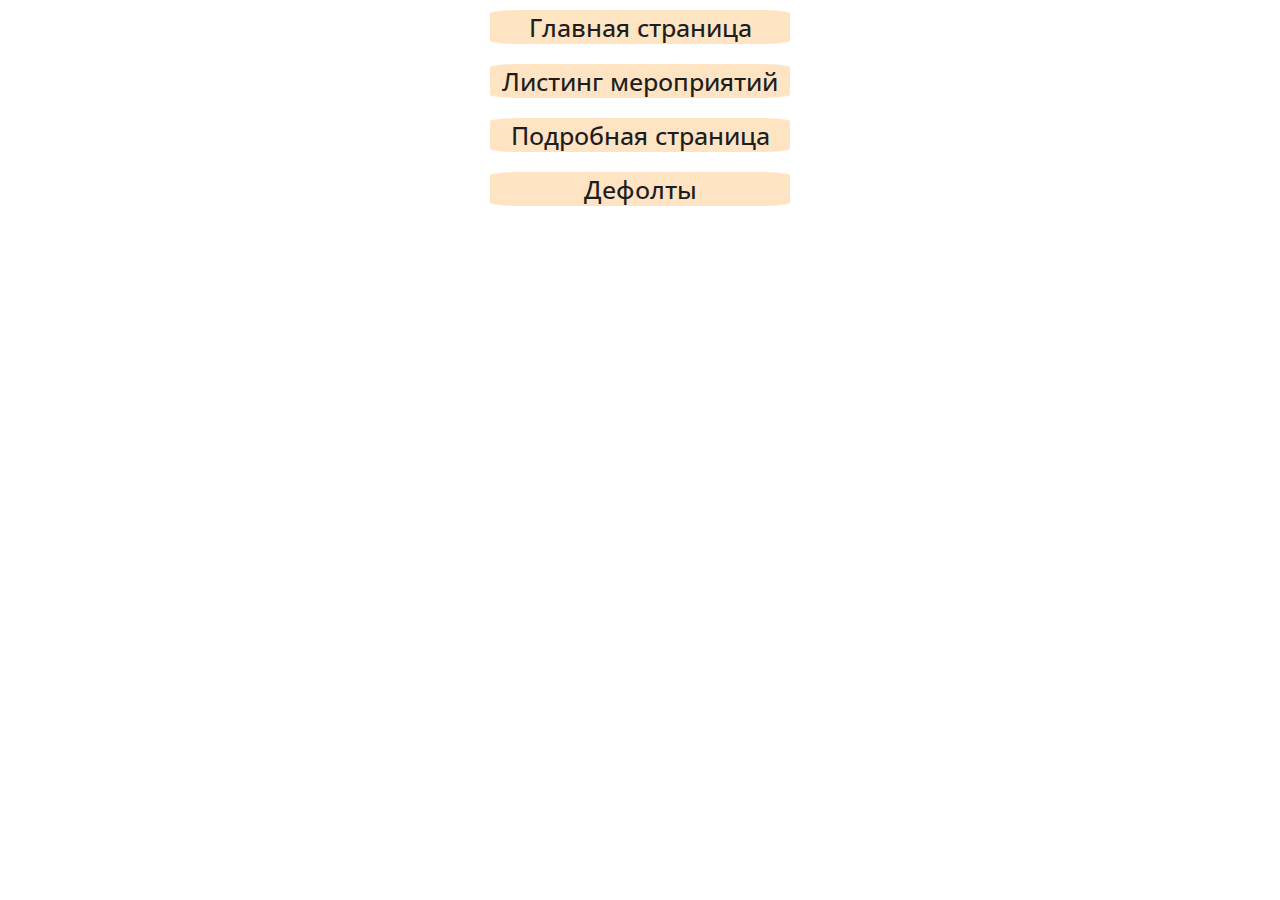
==== commit cc255b2d: "Add files via upload" ====
--- a/index.html
+++ b/index.html
@@ -12,601 +12,13 @@
   <link rel="stylesheet" href="https://fonts.googleapis.com/css2?family=Lora:wght@400;500;600;700&family=Open+Sans:wght@400;500;600;700&display=swap">
 </head>
 
-
-<body class="body">
-  <header class="page-header">
-    <div class="page-header__container">
-
-      <a href="index.html" class="page-header__logo">
-        <svg class="page-header__logo-img" width="202" height="147">
-          <use xlink:href="assets/icons/symbols.svg#logo"></use>
-        </svg>
-      </a>
-
-      <nav class="page-header__nav">
-        <a href="/events.html#" class="page-header__nav-link"> Мероприятия </a>
-        <a href="/blog-listing.html#" class="page-header__nav-link"> Блог </a>
-        <a href="/about.html#" class="page-header__nav-link"> О нас </a>
-        <a href="/contacts.html#" class="page-header__nav-link"> Контакты </a>
-      </nav>
-
-      <a href="#" class="btn page-header__user-btn"> Войти </a>
+<body>
+  <main>
+    <div class="index__listing">
+      <a href="main.html" class="index__title">Главная страница</a>
+      <a href="events.html" class="index__title">Листинг мероприятий</a>
+      <a href="event.html" class="index__title">Подробная страница</a>
+      <a href="default.html" class="index__title">Дефолты</a>
     </div>
-
-  </header>
-
-  <main class="main">
-    <div class="home">
-      <header class="main-header home__main-header">
-        <h1 class="main-header__title"> Арт-пространство </h1>
-        <picture class="main-header__picture">
-          <img src="assets/images/LENNI.png" alt="logo">
-        </picture>
-
-        <p class="main-header__text">для людей, горящих сердцем и делом
-          место для настоящего</p>
-
-        <p class="main-header__iwant">я хочу:</p>
-        <section class="main-header__btns">
-          <button type="submit" class="btn btn-host">Провести мероприятие</button>
-          <button type="submit" class="btn btn-tenant">Cтать арендатором</button>
-        </section>
-      </header>
-
-
-
-      <section class="offers home__offers"></section>
-      <section class="about home__about">
-        <div class="about__container">
-          <h2 class="about__section-title section-title">
-            О нас
-          </h2>
-          <div class="about__block">
-            <h3 class="about__title">Проект "Millennials"</h3>
-            <p class="about__text">
-              Вдохновлен молодыми идейными людьми, увлеченными творчеством, эмоциями и желанием сделать мир лучше, проявить себя. У них есть талант и стремление, у нас возможность помочь им воплотить их мечту в реальность.
-            </p>
-          </div>
-
-
-
-
-          <div class="about__block2">
-            <picture class="about__picture">
-              <img class="about__img" src="assets/images/about.jpg" alt="first_block" />
-            </picture>
-
-            <picture class="about__picture2">
-              <img class="about__img" src="assets/images/about2.jpg" alt="second_block" />
-            </picture>
-            <h3 class="about__title about__title--w868 about__title--2">
-
-              Мы предоставляем площади для вашего мероприятия
-            </h3>
-            <p class="about__text about__text--2">
-              И оказываем помощь с организацией, если вам это нужно. Наша цель: вовлечь в культурную жизнь города как можно больше людей, помочь молодым ребятам сделать первые шаги к своей мечте и рассказать всем о том, что их волнует.
-            </p>
-
-          </div>
-
-
-          <div class="about__block3">
-            <picture class="about__picture3">
-              <img class="about__img2" src="assets/images/about3.jpg" alt="third_block">
-            </picture>
-            <div class="about__block3-wrapper">
-              <p class="about__text about__text--mb90">
-                Мы уже успешно организовали и провели более 100 проектов. Посмотрите, как это было классно.
-              </p>
-              <a href="#" class="about__link link">
-                <span class="link__name">
-                  Смотреть
-                </span>
-                <svg class="link__icon" width="91" height="60">
-                  <use xlink:href="assets/icons/symbols.svg#link"></use>
-                </svg>
-              </a>
-
-            </div>
-          </div>
-        </div>
-      </section>>
-
-
-      <section class="offers home__offers"></section>
-      <section class="events-preview home__events-preview">
-
-        <svg class="events-preview__background" width="1920" height="1236">
-          <use xlink:href="assets/icons/symbols.svg#background_white"></use>
-        </svg>
-
-
-        <div class="events-preview__container">
-          <h2 class="events-preview__title section-title"> Мероприятия </h2>
-          <section class="listing events__listing">
-            <div class="listing__events-list listing__events-list--mb70">
-              <!-- prettier-ignore -->
-
-              <article class="event-card listing__event-card">
-                <a href="#" class="event-card__link">
-                  <picture class="event-card__picture">
-                    <img src="assets/images/events/Nirvana.jpg" alt="nirvana" class="event-card__img" />
-                  </picture>
-
-                  <h2 class="event-card__title">Собираемся и слушаем альбом Nirvana</h2>
-
-                  <p class="event-card__description">Это третий альбом группы, выпущенный после смерти Курта Кобейна и первый, содержащий студийный материал.</p>
-
-                  <time datetime="2022-12-07T18:00" class="event-card__time">07.12.2022 | начало 18.00</time>
-                </a>
-              </article>
-              <article class="event-card listing__event-card">
-                <a href="#" class="event-card__link">
-                  <picture class="event-card__picture">
-                    <img src="assets/images/events/HowStuffWorks.jpg" alt="stuff" class="event-card__img" />
-                  </picture>
-
-                  <h2 class="event-card__title">Есть тема, нужно обсудить с HowStuffWorks</h2>
-
-                  <p class="event-card__description">Один из самых популярных подкастов в мире. В нём авторы объясняют, как устроены разные вещи.</p>
-
-                  <time datetime="2022-12-14T18:30" class="event-card__time">14.12.2022 | начало 18.30</time>
-                </a>
-              </article>
-              <article class="event-card listing__event-card">
-                <a href="#" class="event-card__link">
-                  <picture class="event-card__picture">
-                    <img src="assets/images/events/Sade.jpg" alt="sade" class="event-card__img" />
-                  </picture>
-
-                  <h2 class="event-card__title">Вечер | The Best of Sade</h2>
-
-                  <p class="event-card__description">Музыка группы имеет эклектичный характер, сочетая в себе элементы музыки соул, джаза, ритм-блюза и фанка.</p>
-
-                  <time datetime="2022-12-16T20:00" class="event-card__time">16.12.2022 | начало 20.00</time>
-                </a>
-              </article>
-            </div>
-          </section>
-
-
-          <section class="events-preview__nav">
-            <div class="events-preview__arrow-right">
-              <svg class="arrow_icon" width="92" height="62">
-                <use xlink:href="assets/icons/symbols.svg#arrow-left"> </use>
-              </svg>
-            </div>
-
-            <section class="events-preview__strip">
-              <div class="events-preview__stripper events-preview__stripper--disabled">
-              </div>
-              <div class="events-preview__stripper events-preview__stripper--disabled">
-              </div>
-              <div class="events-preview__stripper ">
-              </div>
-              <div class="events-preview__stripper events-preview__stripper--disabled">
-              </div>
-              <div class="events-preview__stripper events-preview__stripper--disabled">
-              </div>
-            </section>
-
-
-
-            <div class="events-preview__arrow-left">
-              <svg class="arrow_icon" width="92" height="62">
-                <use xlink:href="assets/icons/symbols.svg#link"> </use>
-              </svg>
-            </div>
-
-
-
-          </section>
-          <a href="#" class="listing__link link events-preview__link-pre">Смотреть все</a>
-
-
-
-        </div>
-
-      </section>
-
-
-
-
-
-
-      <section class="upcoming home__upcoming"></section>
-      <section class="listing home__listing">
-        <h2 class="listing__title section-title"> Блог </h2>
-
-        <div class="listing__article-list">
-          <!-- prettier-ignore -->
-
-
-
-          <article class="article-card listing__article-card">
-            <a href="#" class="article-card__link">
-              <picture class="article-card__picture">
-                <img src="assets/images/blog/theatre.jpg" alt="Theatre Photosession" class="article-card__img" />
-              </picture>
-            </a>
-
-
-            <div class="article-card__info">
-              <time datetime="2021-11-26T00:00" class="article-card__time">26.11.2021</time>
-
-              <a href="#" class="article-card__title-link">
-                <h4 class="article-card__title">Фотосессия в стенах Театра драмы</h4>
-
-                <div class="article-card__arrow arrow">
-                  <svg class="arrow_icon" width="92" height="62">
-                    <use xlink:href="assets/icons/symbols.svg#link"> </use>
-                  </svg>
-                </div>
-              </a>
-
-              <p class="article-card__description">Организовывая фотосессию для локального бренда одежды мы смогли воплотить все пожелания заказчика и у нас получилась отличная работа. Смотрите как это было </p>
-            </div>
-          </article>
-
-          <article class="article-card listing__article-card">
-            <a href="#" class="article-card__link">
-              <picture class="article-card__picture">
-                <img src="assets/images/blog/VR.jpg" alt="VR Exebition" class="article-card__img" />
-              </picture>
-            </a>
-
-
-            <div class="article-card__info">
-              <time datetime="2021-11-05T00:00" class="article-card__time">05.11.2022</time>
-
-              <a href="#" class="article-card__title-link">
-                <h4 class="article-card__title">Выставка VR в Томске</h4>
-
-                <div class="article-card__arrow arrow">
-                  <svg class="arrow_icon" width="92" height="62">
-                    <use xlink:href="assets/icons/symbols.svg#link"> </use>
-                  </svg>
-                </div>
-              </a>
-
-              <p class="article-card__description">Клуб виртуальной реальности - это другие миры. яркие эмоции. новый опыт. ... Мы предоставляем нашим клиентам лучший игровой VR-опыт в Томске.</p>
-            </div>
-          </article>
-
-          <article class="article-card listing__article-card">
-            <a href="#" class="article-card__link">
-              <picture class="article-card__picture">
-                <img src="assets/images/blog/rocking_radio.jpg" alt="Rocking radio" class="article-card__img" />
-              </picture>
-            </a>
-
-
-            <div class="article-card__info">
-              <time datetime="2022-11-01T00:00" class="article-card__time">01.11.2022</time>
-
-              <a href="#" class="article-card__title-link">
-                <h4 class="article-card__title">Rocking radio в заброшенном ангаре</h4>
-
-                <div class="article-card__arrow arrow">
-                  <svg class="arrow_icon" width="92" height="62">
-                    <use xlink:href="assets/icons/symbols.svg#link"> </use>
-                  </svg>
-                </div>
-              </a>
-
-              <p class="article-card__description">15 электрогенераторов, километры проводов и пару тонн света. Все это для того, чтобы организовать лучшую вечеринку года для ребят из Новосибирска.</p>
-            </div>
-          </article>
-        </div>
-
-        <a href="#" class="listing__link link">Смотреть все</a>
-      </section>
-
-
-
-
-
-
-      <section class="listing home__listing"></section>
-      <section class="contacts home__contacts">
-        <div class="contacts__container">
-          <h2 class="contacts__title section-title">
-            Контакты
-          </h2>
-          <div class="contacts__wrapper">
-            <div class="contacts__items">
-              <div class="contacts-item">
-                <div class="contacts-item__img">
-                  <svg class="contacts-item__icon" width="24" height="24">
-                    <use xlink:href="assets/icons/symbols.svg#location(1)"></use>
-
-                  </svg>
-                </div>
-                <div class="contacts-item__content">
-                  <h4 class="contacts-item__title">
-                    Томск, Белая 8
-                  </h4>
-
-                  <p class="contacts-item__info">2 этаж</p>
-                  <p class="contacts-item__info">оф. 207-208</p>
-                </div>
-              </div>
-
-
-              <div class="contacts-item">
-                <div class="contacts-item__img">
-                  <svg class="contacts-item__icon" width="24" height="24">
-                    <use xlink:href="assets/icons/symbols.svg#u_home-alt"></use>
-
-                  </svg>
-                </div>
-                <div class="contacts-item__content">
-                  <h4 class="contacts-item__title">Отдел аренды</h4>
-                  <a href="tel:74993500730" class="contacts-item__info">+7 499 350 0730</a>
-                  <a href="mailto:hi@tagree.ru" class="contacts-item__info">hi@tagree.ru</a>
-                </div>
-              </div>
-
-
-
-              <div class="contacts-item">
-                <div class="contacts-item__img">
-                  <svg class="contacts-item__icon" width="24" height="24">
-                    <use xlink:href="assets/icons/symbols.svg#star(1)"></use>
-
-                  </svg>
-                </div>
-                <div class="contacts-item__content">
-                  <h4 class="contacts-item__title">Отдел мероприятий</h4>
-                  <a href="tel:74993500730" class="contacts-item__info">+7 499 350 0730</a>
-                  <a href="mailto:hi@tagree.ru" class="contacts-item__info">hi@tagree.ru</a>
-                </div>
-              </div>
-            </div>
-
-
-
-
-
-            <div class="contacts__map">
-              <img src="assets/images/map.jpg" alt="map">
-            </div>
-
-          </div>
-
-        </div>
-        <div class="contacts__text-wrapper">
-          <p class="contacts__text">Просто делайте, что нравится,</p>
-          <p class="contacts__text2">а мы вам поможем</p>
-        </div>
-      </section>
-      <!-- prettier-ignore -->
-
-
-
-      <!-- </div class="doit home__doit"></div> -->
-    </div>
-
   </main>
-
-  <footer class="page-footer">
-    <div class="page-footer__container">
-      <div class="page-footer__border">
-      </div>
-      <div class="page-footer__wrapper">
-        <nav class="page-footer__nav">
-          <a href="" class="page-footer__nav-link">Календарь мероприятий</a>
-          <a href="" class="page-footer__nav-link">Провести мероприятие</a>
-          <a href="" class="page-footer__nav-link">Стать арендатором</a>
-          <a href="" class="page-footer__nav-link">Наши проекты</a>
-          <a href="" class="page-footer__nav-link">Контакты</a>
-
-        </nav>
-
-        <form class="page-footer__form subscribe">
-          <h4 class="subscribe__title">
-            Подпишись и будь в курсе происходящего
-          </h4>
-
-          <div class="subscribe__wrapper">
-            <input type="email" name="email" placeholder="Email" class="subscribe__input" required />
-            <button type="submit" class="subscribe__submit">Подписаться</button>
-          </div>
-
-          <label class="subscribe__check check">
-            <input type="checkbox" class="check__input" name="agree" required />
-            <span class="check__mark"></span>
-            <span class="check__label">
-              Согласен на обработку персональных данных
-            </span>
-          </label>
-
-
-        </form>
-
-      </div>
-
-      <div class="subscribe__links">
-        <div class="subscribe__docs">
-          <a href="#" class="subscribe__confident">Политика конфиденциальности</a>
-          <a href="#" class="subscribe__cookies">Cookies</a>
-        </div>
-
-        <div class="subscribe__social-media">
-          <a href="#" class="subscribe__sticky-btn">
-            <svg class="subscribe__insta-logo" width="24" height="24">
-              <use xlink:href="assets/icons/symbols.svg#insta"></use>
-            </svg>
-          </a>
-
-          <a href="#" class="subscribe__sticky-btn">
-            <svg class="subscribe__vk-logo" width="24" height="24">
-              <use xlink:href="assets/icons/symbols.svg#vk"></use>
-            </svg>
-          </a>
-
-
-        </div>
-        <div class="subscribe__creating">
-          <a href="#" class="subscribe__creating-link">Создание и продвижение</a>
-          <svg class="subscribe_creating-icon" width="56" height="17">
-            <use xlink:href="assets/icons/symbols.svg#tagree"></use>
-
-          </svg>
-        </div>
-      </div>
-    </div>
-  </footer>
-  <div class="pp">
-    <div class="pp__container">
-      <div class="pp__sticky-close">
-
-        <button type="button" class="pp__sticky-btn">
-          <svg class="pp__btn-icon" width="24" height="24">
-            <use xlink:href="assets/icons/symbols.svg#x"></use>
-
-          </svg>
-        </button>
-
-      </div>
-      <div class="pp__wrapper">
-        <h3 class="pp__title">
-          Заполните форму
-          <br />
-          и мы подберем площадку
-        </h3>
-
-        <div class="pp__form form">
-          <div class="form__list">
-            <div class="form__field form__field--w50 field">
-              <h6 class="field__title">
-                Формат мероприятия:
-              </h6>
-
-              <div class="field__radio radio">
-                <label class="radio__label">
-                  <input type="radio" name="format" value="seminar" class="radio__input" checked />
-                  <span class="radio__mark"></span>
-                  <span class="radio__name">Мастер-класс/семинар</span>
-                </label>
-
-                <label class="radio__label">
-                  <input type="radio" name="format" value="concert" class="radio__input" checked />
-                  <span class="radio__mark"></span>
-                  <span class="radio__name">Концерт/выступление</span>
-                </label>
-
-                <label class="radio__label">
-                  <input type="radio" name="format" value="show" class="radio__input" checked />
-                  <span class="radio__mark"></span>
-                  <span class="radio__name">Выставка/показ</span>
-                </label>
-
-                <label class="radio__label">
-                  <input type="radio" name="format" value="other" class="radio__input" checked />
-                  <span class="radio__mark"></span>
-                  <span class="radio__name">Другое</span>
-                </label>
-              </div>
-            </div>
-
-            <div class="form__group">
-              <div class="form__field form__field--mb30 field">
-                <h6 class="field__title">Планируемое количество посетителей:</h6>
-                <select name="amount" class="field__select">
-                  <option value="20">
-                    до 20 человек
-                  </option>
-                  <option value="100">
-                    от 20 до 100 человек
-                  </option>
-                  <option value="500">
-                    от 100 до 500 человек
-                  </option>
-                  <option value="501">
-                    более 500 человек
-                  </option>
-                </select>
-              </div>
-              <div class="form__field field">
-                <h6 class="field__title">Дата проведения:</h6>
-                <div class="field__inputs">
-                  <input class="field__input field__input--w55 field__input--datetime" type="text" placeholder="ММ" />
-                  <input class="field__input field__input--w55 field__input--datetime" type="text" placeholder="ДД" />
-                  <input class="field__input field__input--w110 field__input--datetime" type="text" placeholder="ГГГГ" />
-                </div>
-                <div>
-
-                </div>
-              </div>
-            </div>
-          </div>
-          <div class="form__section">
-            <h6 class="field__title">
-              Контактные данные:
-            </h6>
-            <div class="form__list form__list--mb50">
-              <label class="form__field form__field--w50 field">
-                <span class="field__label">
-                  Имя*
-                </span>
-                <input type="text" class="field__input" placeholder="Имя" name="name" required />
-              </label>
-              <label class="form__field form__field--w50 field">
-                <span class="field__label">
-                  Фамилия*
-                </span>
-                <input type="text" class="field__input" placeholder="Фамилия" name="last_name" required />
-              </label>
-              <label class="form__field form__field--w50 field">
-                <span class="field__label">
-                  Телефон*
-                </span>
-                <input type="tel" class="field__input" placeholder="+7()___ __ __" name="phone" required />
-              </label>
-              <label class="form__field form__field--w50 field">
-                <span class="field__label">
-                  Email*
-                </span>
-                <input type="email" class="field__input" placeholder="Email" name="email" required />
-              </label>
-            </div>
-
-            <label class="form__field form__field--mb30 field">
-              <span class="field__label field__label--textarea">
-                Есть пожелания? Напишите нам:
-              </span>
-              <textarea class="field__textarea" name="wish"></textarea>
-            </label>
-
-            <label class="form__check form__check--mb40 check">
-              <input type="checkbox" class="check__input" name="agree" required />
-              <span class="check__mark"></span>
-              <span class="check__label">
-                Я соглашаюсь с пользовательским соглашением и с политикой использования персональными данными
-              </span>
-            </label>
-
-            <div class="form__btns">
-
-              <button type="submit" class="form__btn btn">
-                Отправить
-              </button>
-
-              <button type="submit" class="form__btn btn btnclose">
-                Закрыть
-              </button>
-
-            </div>
-
-
-          </div>
-        </div>
-      </div>
-    </div>
-  </div>
-
-
-</body>
-
-</html>+</body>--- a/styles/styles.css
+++ b/styles/styles.css
@@ -84,22 +84,25 @@
 }
 input:focus::-webkit-input-placeholder,
 textarea:focus::-webkit-input-placeholder {
-  color: #6c6c6c;
+  color: transparent;
 }
 input:focus::-moz-input-placeholder,
 textarea:focus::-moz-input-placeholder {
-  color: #6c6c6c;
+  color: transparent;
 }
 input:focus:-webkit-input-placeholder,
 textarea:focus:-webkit-input-placeholder {
-  color: #6c6c6c;
+  color: transparent;
 }
 input:focus:-ms-input-placeholder,
 textarea:focus:-ms-input-placeholder {
-  color: #6c6c6c;
+  color: transparent;
 }
 textarea {
   resize: none;
+}
+.check {
+  cursor: pointer;
 }
 .width_624 {
   box-sizing: border-box;
@@ -146,10 +149,8 @@
   text-decoration: underline;
 }
 .btn-host {
-  padding-left: 0;
-  padding-right: 0;
-  width: 272px;
-  height: 52px;
+  box-sizing: border-box;
+  padding: 15px 40px;
   background-color: #bc3324;
   border-color: transparent;
   color: #ffffff;
@@ -162,9 +163,9 @@
   background-color: #A51505;
 }
 .btn-tenant {
-  width: 272px;
-  height: 52px;
-  border-color: #1F1E1E;
+  box-sizing: border-box;
+  padding: 15px 40px;
+  border: #1F1E1E solid 1px;
   outline: none;
   font-weight: 600;
   font-size: 16px;
@@ -232,7 +233,8 @@
   justify-content: center;
   align-items: center;
   min-height: 62px;
-  margin: 0 auto 150px;
+  margin: 0 auto;
+  margin-bottom: 150px;
   padding: 8px 45px;
   background-color: #1F1E1E;
   color: #ffffff;
@@ -331,8 +333,8 @@
   position: absolute;
   top: 8px;
   left: 0;
-  width: 6px;
-  height: 6px;
+  width: 4px;
+  height: 4px;
   border-radius: 50%;
   background-color: #bc3324;
   pointer-events: none;
@@ -349,7 +351,7 @@
   box-sizing: border-box;
   display: inline-block;
   min-width: 20px;
-  color: #bc3324;
+  color: #1F1E1E;
   white-space: pre;
 }
 .content ul > li,
@@ -461,6 +463,37 @@
 }
 .content b {
   font-weight: 700;
+}
+.content__container {
+  box-sizing: border-box;
+  width: 100%;
+  max-width: 1414px;
+  margin-left: auto;
+  margin-right: auto;
+  padding-left: 40px;
+  padding-right: 40px;
+}
+.index__listing {
+  font-size: 25px;
+  font-weight: 500;
+  display: flex;
+  flex-direction: column;
+  align-items: center;
+}
+.index__title {
+  display: block;
+  box-sizing: content-box;
+  text-align: center;
+  max-width: 300px;
+  width: 100%;
+  margin: 10px 10px;
+  text-decoration: none;
+  font-family: "Open Sans", sans-serif;
+  background-color: bisque;
+  border-radius: 10%;
+}
+.index__title:hover {
+  color: #bc3324;
 }
 .pp {
   position: block;
@@ -649,6 +682,9 @@
   font-size: 14px;
   color: #1F1E1E;
 }
+.check__label--f16 {
+  font-size: 16px;
+}
 .field__title {
   margin: 0 0 10px;
   font-weight: 700;
@@ -768,16 +804,18 @@
   flex-direction: column;
   gap: 67px;
   margin-right: 30px;
+  align-self: center;
 }
 .contacts__text-wrapper {
+  display: flex;
+  flex-direction: column;
   color: #1F1E1E;
   font-family: "mak", serif;
   font-size: 110px;
   font-weight: 700;
-  -o-object-fit: contain;
-     object-fit: contain;
-  margin-left: 0;
-  margin-right: 0;
+  max-width: 1920px;
+  width: 100%;
+  margin: 0 auto 80px;
 }
 .contacts__text {
   margin-bottom: 0;
@@ -792,6 +830,9 @@
   display: flex;
   gap: 54px;
   align-items: center;
+}
+.contacts-item--column {
+  flex-direction: column;
 }
 .contacts-item__img {
   display: flex;
@@ -804,6 +845,9 @@
   background-color: #1F1E1E;
   color: #bc3324;
 }
+.contacts-item__img--center {
+  margin: 0 auto;
+}
 .contacts-item__title {
   margin: 0 0 10px;
   font-weight: 600;
@@ -811,6 +855,12 @@
   line-height: normal;
   color: #1F1E1E;
 }
+.contacts-item__title--center {
+  text-align: center;
+  margin-top: 40px;
+  margin-bottom: 10px;
+  width: 100%;
+}
 .contacts-item__info {
   margin: 0 0 5px;
   display: block;
@@ -818,6 +868,12 @@
   font-size: 16px;
   line-height: normal;
   color: #1F1E1E;
+}
+.contacts-item__info--center {
+  margin: 0 0 0;
+  text-align: center;
+  max-width: 401px;
+  width: 100%;
 }
 .contacts-item__info[href] {
   text-decoration: none;
@@ -920,16 +976,33 @@
   justify-content: space-between;
 }
 .subscribe__docs {
-  width: 384px;
+  min-width: 384px;
   align-self: flex-end;
 }
 .subscribe__creating {
-  width: 296px;
+  min-width: 280px;
   align-self: flex-end;
 }
 .subscribe__creating-link {
   display: flex;
   align-items: flex-end;
+}
+.events-contacts__container {
+  box-sizing: border-box;
+  width: 100%;
+  max-width: 1414px;
+  margin-left: auto;
+  margin-right: auto;
+  padding-left: 40px;
+  padding-right: 40px;
+  margin-bottom: 150px;
+}
+.events-contacts__items {
+  display: flex;
+  flex-direction: row;
+  flex-wrap: wrap;
+  gap: 67px;
+  justify-content: space-between;
 }
 .article-card {
   position: relative;
@@ -1037,6 +1110,7 @@
   line-height: 22px;
 }
 .article-card__arrow {
+  padding: 2px;
   position: absolute;
   right: 0;
   bottom: 30px;
@@ -1184,6 +1258,9 @@
 .listing__events-list--mb70 {
   margin: 0 -70px -120px;
 }
+.listing__events-list--mb130 {
+  margin: 0 -70px -130px;
+}
 .listing__event-card {
   width: calc(33.3333% - 60px);
   margin: 0 30px 120px;
@@ -1191,7 +1268,6 @@
 .listing__link {
   align-self: flex-end;
   padding: 15px 0;
-  margin-top: 30px;
 }
 .reserve {
   display: grid;
@@ -1205,6 +1281,12 @@
   display: flex;
   flex-direction: column;
   align-items: flex-start;
+}
+.reserve__label--red {
+  color: #bc3324;
+}
+.reserve__label--disabled {
+  color: #BFBFBF;
 }
 .reserve__order {
   grid-area: order;
@@ -1546,8 +1628,18 @@
 .event__content {
   max-width: 830px;
 }
-.about {
-  padding-bottom: 90px;
+.event__content-title {
+  font-weight: 700;
+}
+.event__content-schedule {
+  margin-bottom: 75px;
+}
+.event__content-text {
+  margin-bottom: 50px;
+  max-width: 868px;
+}
+.event__content-tracklist {
+  margin-bottom: 80px;
 }
 .about__block {
   display: flex;
@@ -1561,6 +1653,7 @@
   margin-right: auto;
   padding-left: 40px;
   padding-right: 40px;
+  margin-bottom: 115px;
 }
 .about__title {
   margin: 0 0 50px;
@@ -1588,8 +1681,8 @@
   grid-area: text;
   margin-left: auto;
 }
-.about__text--mb90 {
-  margin-bottom: 90px;
+.about__text--mb150 {
+  margin-bottom: 150px;
 }
 .about__picture {
   grid-area: picture;
@@ -1672,10 +1765,22 @@
   max-width: 344px;
   width: 100%;
 }
+.about__link {
+  margin-left: auto;
+  margin-top: -30px;
+  max-width: 344px;
+}
 .events-preview__background {
   display: block;
   position: absolute;
   align-self: center;
+  width: 100%;
+}
+.events-preview__background::before {
+  content: "";
+  display: block;
+  width: 100%;
+  padding-top: 64.375%;
 }
 .events-preview__container {
   box-sizing: border-box;
@@ -1688,7 +1793,7 @@
   display: block;
   position: relative;
   top: 110px;
-  margin-bottom: 200px;
+  margin-bottom: 258px;
 }
 .events-preview__arrow-right,
 .events-preview__arrow-left {
@@ -1711,6 +1816,7 @@
   align-items: center;
 }
 .events-preview__strip {
+  padding: 2px 2px;
   display: flex;
   flex-direction: row;
 }
@@ -1723,17 +1829,17 @@
   border-radius: 1px;
   background-color: #1F1E1E;
   border-color: #1F1E1E;
-  margin: 0 5px;
+  margin: 0 4px;
 }
 .events-preview__stripper--disabled {
   border-color: #dedede;
   background-color: #BFBFBF;
 }
 .events-preview__stripper:first-child {
-  margin-left: 80px;
+  margin-left: 122px;
 }
 .events-preview__stripper:last-child {
-  margin-right: 80px;
+  margin-right: 122px;
 }
 .events-preview__link-pre {
   justify-content: flex-end;
@@ -1833,8 +1939,9 @@
   content: "";
   display: block;
   width: 100%;
-}
-.main-header_img {
+  padding-top: 16.927%;
+}
+.main-header__img {
   position: absolute;
   top: 0;
   left: 0;
@@ -1844,6 +1951,12 @@
      object-fit: contain;
 }
 .main-header__iwant {
+  margin-bottom: 200px;
+}
+.main-header__iwant--mb100 {
+  margin-bottom: 100px;
+}
+.main-header__iwant-iwant {
   font-family: Lora;
   font-size: 22px;
   font-style: normal;
@@ -1853,20 +1966,20 @@
   text-transform: uppercase;
   text-align: center;
   width: 100%;
-  margin: 0 auto 40px;
+  margin-bottom: 50px;
+  margin-left: 12px;
 }
 .main-header__btns {
   box-sizing: border-box;
+  max-width: 624px;
   margin: 0 auto;
-  max-width: 624px;
   width: 100%;
   display: flex;
   justify-content: space-between;
-  margin-bottom: 170px;
 }
 .page-footer {
   box-sizing: border-box;
-  padding: 60px 0 75px;
+  padding: 0 0 75px;
 }
 .page-footer__container {
   box-sizing: border-box;
@@ -1950,7 +2063,15 @@
   .section-title {
     max-width: 566px;
   }
+  .content__container {
+    padding-left: 30px;
+    padding-right: 30px;
+  }
   .contacts__container {
+    padding-left: 30px;
+    padding-right: 30px;
+  }
+  .events-contacts__container {
     padding-left: 30px;
     padding-right: 30px;
   }
@@ -2000,7 +2121,15 @@
     font-size: 20px;
     line-height: 26px;
   }
+  .content__container {
+    padding-left: 20px;
+    padding-right: 20px;
+  }
   .contacts__container {
+    padding-left: 20px;
+    padding-right: 20px;
+  }
+  .events-contacts__container {
     padding-left: 20px;
     padding-right: 20px;
   }
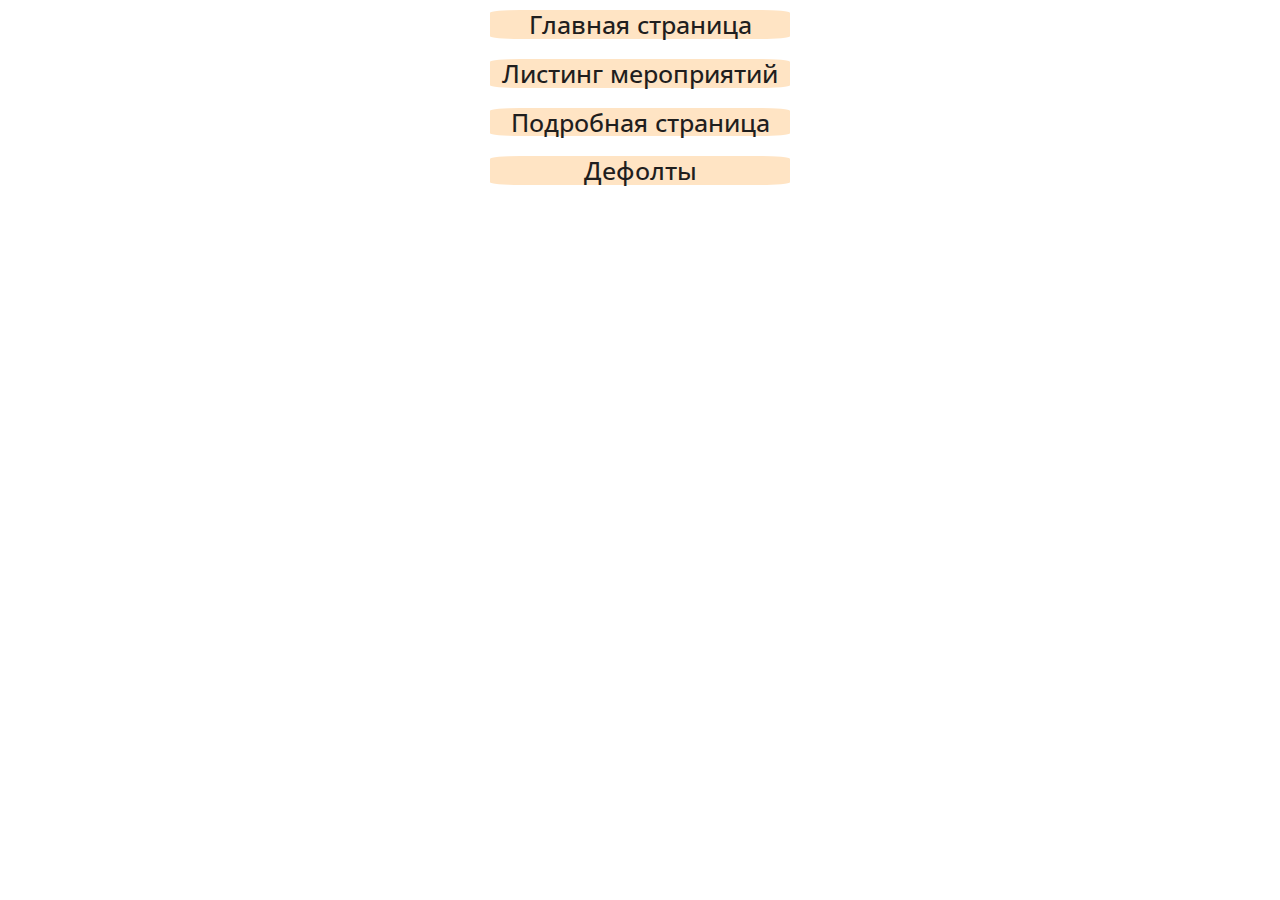
==== commit 73d04e56: "Add files via upload" ====
--- a/index.html
+++ b/index.html
@@ -4,13 +4,45 @@
 <head>
   <meta charset="UTF-8" />
   <meta name="viewport" content="width=device-width,initial-scale=1,minimum-scale=1,maximum-scale=1,user-scalable=no">
+
   <title>Lenni Art</title>
+  <meta name="description" content="Арт—пространство для людей, горящих сердец и делом">
+  <meta name="keywords" content="Lenni Art, пространство, мероприятия">
+
   <link rel="stylesheet" href="styles/styles.css?ver=0">
-
   <link rel="preconnnect" href="https://fonts.googleapis.com">
   <link rel="preconnnect" href="https://fonts.gstatic.com" crossorigin>
   <link rel="stylesheet" href="https://fonts.googleapis.com/css2?family=Lora:wght@400;500;600;700&family=Open+Sans:wght@400;500;600;700&display=swap">
-</head>
+
+  <meta property="og:title" content="Lenni Art" />
+  <meta property="og:description" content="Арт пространство для людей, горящих сердцем и делом" />
+  <meta property="og:image" content="/assets/images/lenni-art.jpg">
+  <meta property="og:type" content="website" />
+  <meta property="og:url" content="https://lenni-art.ru/" />
+
+  <link rel="shortcut icon" type="image/vnd.microsoft.icon" href="/assets/icons/favicon.ico">
+  <link rel="icon" type="image/png" sizes="32x32" href="/assets/icons/favicon-32x32.png">
+  <link rel="icon" type="image/png" sizes="16x16" href="/assets/icons/favicon-16x16.png">
+
+  <meta name="msapplication-TileColor" content="#dedede">
+  <meta name="msapplication-TileImage" content="/assets/icons/ms-icon-144x144.png">
+  <meta name="msapplication-config" content="/assets/icons/browserconfig.xml">
+
+  <link rel="mask-icon" href="/assets/icons/safari-pinned-tab.svg" color="#bc3324">
+
+  <link rel="apple-touch-icon" sizes="60x60" href="/assets/icons/apple-touch-icon-60x60.png">
+  <link rel="apple-touch-icon" sizes="76x76" href="/assets/icons/apple-touch-icon-76x76.png">
+  <link rel="apple-touch-icon" sizes="120x120" href="/assets/icons/apple-touch-icon-120x120.png">
+  <link rel="apple-touch-icon" sizes="152x152" href="/assets/icons/apple-touch-icon-152x152.png">
+  <link rel="apple-touch-icon" sizes="180x180" href="/assets/icons/apple-touch-icon-180x180.png">
+
+  <link rel="icon" type="image/png" sizes="192x192" href="/android-icon-192x192.png">
+  <link rel="manifest" href="/assets/icons/site.webmanifest">
+
+  <meta name="apple-mobile-web-app-title" content="Lenni Art">
+  <meta name="application-name" content="Lenni Art">
+  <meta name="theme-color" content="#dedede">
+
 
 <body>
   <main>
--- a/styles/styles.css
+++ b/styles/styles.css
@@ -1,12 +1,318 @@
+/*! normalize.css v8.0.1 | MIT License | github.com/necolas/normalize.css */
+/* Document
+   ========================================================================== */
+/**
+ * 1. Correct the line height in all browsers.
+ * 2. Prevent adjustments of font size after orientation changes in iOS.
+ */
+html {
+  line-height: 1.15;
+  /* 1 */
+  -webkit-text-size-adjust: 100%;
+  /* 2 */
+}
+/* Sections
+     ========================================================================== */
+/**
+   * Remove the margin in all browsers.
+   */
+body {
+  margin: 0;
+}
+/**
+   * Render the `main` element consistently in IE.
+   */
+main {
+  display: block;
+}
+/**
+   * Correct the font size and margin on `h1` elements within `section` and
+   * `article` contexts in Chrome, Firefox, and Safari.
+   */
+h1 {
+  font-size: 2em;
+  margin: 0.67em 0;
+}
+/* Grouping content
+     ========================================================================== */
+/**
+   * 1. Add the correct box sizing in Firefox.
+   * 2. Show the overflow in Edge and IE.
+   */
+hr {
+  box-sizing: content-box;
+  /* 1 */
+  height: 0;
+  /* 1 */
+  overflow: visible;
+  /* 2 */
+}
+/**
+   * 1. Correct the inheritance and scaling of font size in all browsers.
+   * 2. Correct the odd `em` font sizing in all browsers.
+   */
+pre {
+  font-family: monospace, monospace;
+  /* 1 */
+  font-size: 1em;
+  /* 2 */
+}
+/* Text-level semantics
+     ========================================================================== */
+/**
+   * Remove the gray background on active links in IE 10.
+   */
+a {
+  background-color: transparent;
+}
+/**
+   * 1. Remove the bottom border in Chrome 57-
+   * 2. Add the correct text decoration in Chrome, Edge, IE, Opera, and Safari.
+   */
+abbr[title] {
+  border-bottom: none;
+  /* 1 */
+  text-decoration: underline;
+  /* 2 */
+  -webkit-text-decoration: underline dotted;
+          text-decoration: underline dotted;
+  /* 2 */
+}
+/**
+   * Add the correct font weight in Chrome, Edge, and Safari.
+   */
+b,
+strong {
+  font-weight: bolder;
+}
+/**
+   * 1. Correct the inheritance and scaling of font size in all browsers.
+   * 2. Correct the odd `em` font sizing in all browsers.
+   */
+code,
+kbd,
+samp {
+  font-family: monospace, monospace;
+  /* 1 */
+  font-size: 1em;
+  /* 2 */
+}
+/**
+   * Add the correct font size in all browsers.
+   */
+small {
+  font-size: 80%;
+}
+/**
+   * Prevent `sub` and `sup` elements from affecting the line height in
+   * all browsers.
+   */
+sub,
+sup {
+  font-size: 75%;
+  line-height: 0;
+  position: relative;
+  vertical-align: baseline;
+}
+sub {
+  bottom: -0.25em;
+}
+sup {
+  top: -0.5em;
+}
+/* Embedded content
+     ========================================================================== */
+/**
+   * Remove the border on images inside links in IE 10.
+   */
+img {
+  border-style: none;
+}
+/* Forms
+     ========================================================================== */
+/**
+   * 1. Change the font styles in all browsers.
+   * 2. Remove the margin in Firefox and Safari.
+   */
+button,
+input,
+optgroup,
+select,
+textarea {
+  font-family: inherit;
+  /* 1 */
+  font-size: 100%;
+  /* 1 */
+  line-height: 1.15;
+  /* 1 */
+  margin: 0;
+  /* 2 */
+}
+/**
+   * Show the overflow in IE.
+   * 1. Show the overflow in Edge.
+   */
+button,
+input {
+  /* 1 */
+  overflow: visible;
+}
+/**
+   * Remove the inheritance of text transform in Edge, Firefox, and IE.
+   * 1. Remove the inheritance of text transform in Firefox.
+   */
+button,
+select {
+  /* 1 */
+  text-transform: none;
+}
+/**
+   * Correct the inability to style clickable types in iOS and Safari.
+   */
+button,
+[type="button"],
+[type="reset"],
+[type="submit"] {
+  -webkit-appearance: button;
+}
+/**
+   * Remove the inner border and padding in Firefox.
+   */
+button::-moz-focus-inner,
+[type="button"]::-moz-focus-inner,
+[type="reset"]::-moz-focus-inner,
+[type="submit"]::-moz-focus-inner {
+  border-style: none;
+  padding: 0;
+}
+/**
+   * Restore the focus styles unset by the previous rule.
+   */
+button:-moz-focusring,
+[type="button"]:-moz-focusring,
+[type="reset"]:-moz-focusring,
+[type="submit"]:-moz-focusring {
+  outline: 1px dotted ButtonText;
+}
+/**
+   * Correct the padding in Firefox.
+   */
+fieldset {
+  padding: 0.35em 0.75em 0.625em;
+}
+/**
+   * 1. Correct the text wrapping in Edge and IE.
+   * 2. Correct the color inheritance from `fieldset` elements in IE.
+   * 3. Remove the padding so developers are not caught out when they zero out
+   *    `fieldset` elements in all browsers.
+   */
+legend {
+  box-sizing: border-box;
+  /* 1 */
+  color: inherit;
+  /* 2 */
+  display: table;
+  /* 1 */
+  max-width: 100%;
+  /* 1 */
+  padding: 0;
+  /* 3 */
+  white-space: normal;
+  /* 1 */
+}
+/**
+   * Add the correct vertical alignment in Chrome, Firefox, and Opera.
+   */
+progress {
+  vertical-align: baseline;
+}
+/**
+   * Remove the default vertical scrollbar in IE 10+.
+   */
+textarea {
+  overflow: auto;
+}
+/**
+   * 1. Add the correct box sizing in IE 10.
+   * 2. Remove the padding in IE 10.
+   */
+[type="checkbox"],
+[type="radio"] {
+  box-sizing: border-box;
+  /* 1 */
+  padding: 0;
+  /* 2 */
+}
+/**
+   * Correct the cursor style of increment and decrement buttons in Chrome.
+   */
+[type="number"]::-webkit-inner-spin-button,
+[type="number"]::-webkit-outer-spin-button {
+  height: auto;
+}
+/**
+   * 1. Correct the odd appearance in Chrome and Safari.
+   * 2. Correct the outline style in Safari.
+   */
+[type="search"] {
+  -webkit-appearance: textfield;
+  /* 1 */
+  outline-offset: -2px;
+  /* 2 */
+}
+/**
+   * Remove the inner padding in Chrome and Safari on macOS.
+   */
+[type="search"]::-webkit-search-decoration {
+  -webkit-appearance: none;
+}
+/**
+   * 1. Correct the inability to style clickable types in iOS and Safari.
+   * 2. Change font properties to `inherit` in Safari.
+   */
+::-webkit-file-upload-button {
+  -webkit-appearance: button;
+  /* 1 */
+  font: inherit;
+  /* 2 */
+}
+/* Interactive
+     ========================================================================== */
+/*
+   * Add the correct display in Edge, IE 10+, and Firefox.
+   */
+details {
+  display: block;
+}
+/*
+   * Add the correct display in all browsers.
+   */
+summary {
+  display: list-item;
+}
+/* Misc
+     ========================================================================== */
+/**
+   * Add the correct display in IE 10+.
+   */
+template {
+  display: none;
+}
+/**
+   * Add the correct display in IE 10.
+   */
+[hidden] {
+  display: none;
+}
 @font-face {
   font-family: "mak";
-  src: local("MAK-bold"), url("../assets/fonts/Mak-bold.woff");
+  src: local("MAK-bold"), url("../assets/fonts/MAK-bold.woff");
   font-weight: 700;
   font-style: normal;
 }
 @font-face {
   font-family: "mak";
-  src: local("MAK-light"), url("../assets/fonts/Mak-light.woff");
+  src: local("MAK-light"), url("../assets/fonts/MAK-light.woff");
   font-weight: 300;
   font-style: normal;
 }
@@ -104,6 +410,18 @@
 .check {
   cursor: pointer;
 }
+span.error {
+  color: #bc3324;
+  font-size: 14px;
+}
+.error {
+  margin-bottom: 5px;
+}
+.clearfix::after {
+  content: "";
+  display: table;
+  clear: both;
+}
 .width_624 {
   box-sizing: border-box;
   width: 100%;
@@ -121,9 +439,1852 @@
   overflow: hidden !important;
   white-space: nowrap !important;
 }
+.show-block {
+  display: block;
+}
+.show-flex {
+  display: flex;
+}
+.hide-block {
+  display: none;
+}
+.overflow {
+  overflow: hidden;
+}
+.is-ios * {
+  cursor: pointer;
+}
+.sticky {
+  position: sticky;
+}
+.sticky::before,
+.sticky::after {
+  content: "";
+  display: table;
+}
+.custom-scroll {
+  overflow-x: hidden;
+  overflow-y: auto;
+  scrollbar-width: thin;
+  scrollbar-color: #6C6C6C transparent;
+}
+.custom-scroll::-webkit-scrollbar-track {
+  background-color: transparent;
+  border-radius: 1px;
+}
+.custom-scroll::-webkit-scrollbar {
+  width: 6px;
+  height: 6px;
+  border-radius: 1px;
+  background-color: transparent;
+}
+.custom-scroll::-webkit-scrollbar-thumb {
+  border-radius: 1px;
+  background-color: #6C6C6C;
+}
+.custom-scroll-x {
+  overflow-x: auto;
+  scrollbar-width: thin;
+  scrollbar-color: #6C6C6C transparent;
+}
+.custom-scroll-x::-webkit-scrollbar-track {
+  background-color: transparent;
+  border-radius: 1px;
+}
+.custom-scroll-x::-webkit-scrollbar {
+  width: 6px;
+  height: 6px;
+  border-radius: 1px;
+  background-color: transparent;
+}
+.custom-scroll-x::-webkit-scrollbar-thumb {
+  border-radius: 1px;
+  background-color: #6C6C6C;
+}
+.show-nav .page-header__nav-toggle::before {
+  transform: translate(0px, 6px) rotate(45deg);
+  box-shadow: none;
+}
+.show-nav .page-header__nav-toggle::after {
+  transform: translate(0px, -6px) rotate(-45deg);
+  box-shadow: none;
+}
+.show-event-popup body {
+  overflow: hidden;
+}
+.show-event-popup #js-eventPP {
+  display: flex;
+}
+.pp-overflow {
+  overflow: hidden;
+}
+/**
+ * Swiper 11.0.7
+ * Most modern mobile touch slider and framework with hardware accelerated transitions
+ * https://swiperjs.com
+ *
+ * Copyright 2014-2024 Vladimir Kharlampidi
+ *
+ * Released under the MIT License
+ *
+ * Released on: February 27, 2024
+ */
+@font-face {
+  font-family: swiper-icons;
+  src: url('data:application/font-woff;charset=utf-8;base64, [base64]//wADZ2x5ZgAAAywAAADMAAAD2MHtryVoZWFkAAABbAAAADAAAAA2E2+eoWhoZWEAAAGcAAAAHwAAACQC9gDzaG10eAAAAigAAAAZAAAArgJkABFsb2NhAAAC0AAAAFoAAABaFQAUGG1heHAAAAG8AAAAHwAAACAAcABAbmFtZQAAA/gAAAE5AAACXvFdBwlwb3N0AAAFNAAAAGIAAACE5s74hXjaY2BkYGAAYpf5Hu/j+W2+MnAzMYDAzaX6QjD6/4//Bxj5GA8AuRwMYGkAPywL13jaY2BkYGA88P8Agx4j+/8fQDYfA1AEBWgDAIB2BOoAeNpjYGRgYNBh4GdgYgABEMnIABJzYNADCQAACWgAsQB42mNgYfzCOIGBlYGB0YcxjYGBwR1Kf2WQZGhhYGBiYGVmgAFGBiQQkOaawtDAoMBQxXjg/wEGPcYDDA4wNUA2CCgwsAAAO4EL6gAAeNpj2M0gyAACqxgGNWBkZ2D4/wMA+xkDdgAAAHjaY2BgYGaAYBkGRgYQiAHyGMF8FgYHIM3DwMHABGQrMOgyWDLEM1T9/w8UBfEMgLzE////P/5//f/V/xv+r4eaAAeMbAxwIUYmIMHEgKYAYjUcsDAwsLKxc3BycfPw8jEQA/[base64]/uznmfPFBNODM2K7MTQ45YEAZqGP81AmGGcF3iPqOop0r1SPTaTbVkfUe4HXj97wYE+yNwWYxwWu4v1ugWHgo3S1XdZEVqWM7ET0cfnLGxWfkgR42o2PvWrDMBSFj/IHLaF0zKjRgdiVMwScNRAoWUoH78Y2icB/yIY09An6AH2Bdu/UB+yxopYshQiEvnvu0dURgDt8QeC8PDw7Fpji3fEA4z/PEJ6YOB5hKh4dj3EvXhxPqH/SKUY3rJ7srZ4FZnh1PMAtPhwP6fl2PMJMPDgeQ4rY8YT6Gzao0eAEA409DuggmTnFnOcSCiEiLMgxCiTI6Cq5DZUd3Qmp10vO0LaLTd2cjN4fOumlc7lUYbSQcZFkutRG7g6JKZKy0RmdLY680CDnEJ+UMkpFFe1RN7nxdVpXrC4aTtnaurOnYercZg2YVmLN/d/gczfEimrE/fs/bOuq29Zmn8tloORaXgZgGa78yO9/cnXm2BpaGvq25Dv9S4E9+5SIc9PqupJKhYFSSl47+Qcr1mYNAAAAeNptw0cKwkAAAMDZJA8Q7OUJvkLsPfZ6zFVERPy8qHh2YER+3i/BP83vIBLLySsoKimrqKqpa2hp6+jq6RsYGhmbmJqZSy0sraxtbO3sHRydnEMU4uR6yx7JJXveP7WrDycAAAAAAAH//wACeNpjYGRgYOABYhkgZgJCZgZNBkYGLQZtIJsFLMYAAAw3ALgAeNolizEKgDAQBCchRbC2sFER0YD6qVQiBCv/H9ezGI6Z5XBAw8CBK/m5iQQVauVbXLnOrMZv2oLdKFa8Pjuru2hJzGabmOSLzNMzvutpB3N42mNgZGBg4GKQYzBhYMxJLMlj4GBgAYow/P/PAJJhLM6sSoWKfWCAAwDAjgbRAAB42mNgYGBkAIIbCZo5IPrmUn0hGA0AO8EFTQAA');
+  font-weight: 400;
+  font-style: normal;
+}
+:root {
+  --swiper-theme-color: #007aff;
+}
+:host {
+  position: relative;
+  display: block;
+  margin-left: auto;
+  margin-right: auto;
+  z-index: 1;
+}
+.swiper {
+  margin-left: auto;
+  margin-right: auto;
+  position: relative;
+  overflow: hidden;
+  list-style: none;
+  padding: 0;
+  z-index: 1;
+  display: block;
+}
+.swiper-vertical > .swiper-wrapper {
+  flex-direction: column;
+}
+.swiper-wrapper {
+  position: relative;
+  width: 100%;
+  height: 100%;
+  z-index: 1;
+  display: flex;
+  transition-property: transform;
+  transition-timing-function: var(--swiper-wrapper-transition-timing-function, initial);
+  box-sizing: content-box;
+}
+.swiper-android .swiper-slide,
+.swiper-ios .swiper-slide,
+.swiper-wrapper {
+  transform: translate3d(0px, 0, 0);
+}
+.swiper-horizontal {
+  touch-action: pan-y;
+}
+.swiper-vertical {
+  touch-action: pan-x;
+}
+.swiper-slide {
+  flex-shrink: 0;
+  width: 100%;
+  height: 100%;
+  position: relative;
+  transition-property: transform;
+  display: block;
+}
+.swiper-slide-invisible-blank {
+  visibility: hidden;
+}
+.swiper-autoheight,
+.swiper-autoheight .swiper-slide {
+  height: auto;
+}
+.swiper-autoheight .swiper-wrapper {
+  align-items: flex-start;
+  transition-property: transform, height;
+}
+.swiper-backface-hidden .swiper-slide {
+  transform: translateZ(0);
+  backface-visibility: hidden;
+}
+.swiper-3d.swiper-css-mode .swiper-wrapper {
+  perspective: 1200px;
+}
+.swiper-3d .swiper-wrapper {
+  transform-style: preserve-3d;
+}
+.swiper-3d {
+  perspective: 1200px;
+}
+.swiper-3d .swiper-cube-shadow,
+.swiper-3d .swiper-slide {
+  transform-style: preserve-3d;
+}
+.swiper-css-mode > .swiper-wrapper {
+  overflow: auto;
+  scrollbar-width: none;
+  -ms-overflow-style: none;
+}
+.swiper-css-mode > .swiper-wrapper::-webkit-scrollbar {
+  display: none;
+}
+.swiper-css-mode > .swiper-wrapper > .swiper-slide {
+  scroll-snap-align: start start;
+}
+.swiper-css-mode.swiper-horizontal > .swiper-wrapper {
+  scroll-snap-type: x mandatory;
+}
+.swiper-css-mode.swiper-vertical > .swiper-wrapper {
+  scroll-snap-type: y mandatory;
+}
+.swiper-css-mode.swiper-free-mode > .swiper-wrapper {
+  scroll-snap-type: none;
+}
+.swiper-css-mode.swiper-free-mode > .swiper-wrapper > .swiper-slide {
+  scroll-snap-align: none;
+}
+.swiper-css-mode.swiper-centered > .swiper-wrapper::before {
+  content: '';
+  flex-shrink: 0;
+  order: 9999;
+}
+.swiper-css-mode.swiper-centered > .swiper-wrapper > .swiper-slide {
+  scroll-snap-align: center center;
+  scroll-snap-stop: always;
+}
+.swiper-css-mode.swiper-centered.swiper-horizontal > .swiper-wrapper > .swiper-slide:first-child {
+  margin-inline-start: var(--swiper-centered-offset-before);
+}
+.swiper-css-mode.swiper-centered.swiper-horizontal > .swiper-wrapper::before {
+  height: 100%;
+  min-height: 1px;
+  width: var(--swiper-centered-offset-after);
+}
+.swiper-css-mode.swiper-centered.swiper-vertical > .swiper-wrapper > .swiper-slide:first-child {
+  margin-block-start: var(--swiper-centered-offset-before);
+}
+.swiper-css-mode.swiper-centered.swiper-vertical > .swiper-wrapper::before {
+  width: 100%;
+  min-width: 1px;
+  height: var(--swiper-centered-offset-after);
+}
+.swiper-3d .swiper-slide-shadow,
+.swiper-3d .swiper-slide-shadow-bottom,
+.swiper-3d .swiper-slide-shadow-left,
+.swiper-3d .swiper-slide-shadow-right,
+.swiper-3d .swiper-slide-shadow-top {
+  position: absolute;
+  left: 0;
+  top: 0;
+  width: 100%;
+  height: 100%;
+  pointer-events: none;
+  z-index: 10;
+}
+.swiper-3d .swiper-slide-shadow {
+  background: rgba(0, 0, 0, 0.15);
+}
+.swiper-3d .swiper-slide-shadow-left {
+  background-image: linear-gradient(to left, rgba(0, 0, 0, 0.5), rgba(0, 0, 0, 0));
+}
+.swiper-3d .swiper-slide-shadow-right {
+  background-image: linear-gradient(to right, rgba(0, 0, 0, 0.5), rgba(0, 0, 0, 0));
+}
+.swiper-3d .swiper-slide-shadow-top {
+  background-image: linear-gradient(to top, rgba(0, 0, 0, 0.5), rgba(0, 0, 0, 0));
+}
+.swiper-3d .swiper-slide-shadow-bottom {
+  background-image: linear-gradient(to bottom, rgba(0, 0, 0, 0.5), rgba(0, 0, 0, 0));
+}
+.swiper-lazy-preloader {
+  width: 42px;
+  height: 42px;
+  position: absolute;
+  left: 50%;
+  top: 50%;
+  margin-left: -21px;
+  margin-top: -21px;
+  z-index: 10;
+  transform-origin: 50%;
+  box-sizing: border-box;
+  border: 4px solid var(--swiper-preloader-color, var(--swiper-theme-color));
+  border-radius: 50%;
+  border-top-color: transparent;
+}
+.swiper-watch-progress .swiper-slide-visible .swiper-lazy-preloader,
+.swiper:not(.swiper-watch-progress) .swiper-lazy-preloader {
+  animation: swiper-preloader-spin 1s infinite linear;
+}
+.swiper-lazy-preloader-white {
+  --swiper-preloader-color: #fff;
+}
+.swiper-lazy-preloader-black {
+  --swiper-preloader-color: #000;
+}
+@keyframes swiper-preloader-spin {
+  0% {
+    transform: rotate(0deg);
+  }
+  100% {
+    transform: rotate(360deg);
+  }
+}
+.swiper-virtual .swiper-slide {
+  -webkit-backface-visibility: hidden;
+  transform: translateZ(0);
+}
+.swiper-virtual.swiper-css-mode .swiper-wrapper::after {
+  content: '';
+  position: absolute;
+  left: 0;
+  top: 0;
+  pointer-events: none;
+}
+.swiper-virtual.swiper-css-mode.swiper-horizontal .swiper-wrapper::after {
+  height: 1px;
+  width: var(--swiper-virtual-size);
+}
+.swiper-virtual.swiper-css-mode.swiper-vertical .swiper-wrapper::after {
+  width: 1px;
+  height: var(--swiper-virtual-size);
+}
+:root {
+  --swiper-navigation-size: 44px;
+}
+.swiper-button-next,
+.swiper-button-prev {
+  position: absolute;
+  top: var(--swiper-navigation-top-offset, 50%);
+  width: calc(var(--swiper-navigation-size)/44 * 27);
+  height: var(--swiper-navigation-size);
+  margin-top: calc(0px - (var(--swiper-navigation-size)/2));
+  z-index: 10;
+  cursor: pointer;
+  display: flex;
+  align-items: center;
+  justify-content: center;
+  color: var(--swiper-navigation-color, var(--swiper-theme-color));
+}
+.swiper-button-next.swiper-button-disabled,
+.swiper-button-prev.swiper-button-disabled {
+  opacity: 0.35;
+  cursor: auto;
+  pointer-events: none;
+}
+.swiper-button-next.swiper-button-hidden,
+.swiper-button-prev.swiper-button-hidden {
+  opacity: 0;
+  cursor: auto;
+  pointer-events: none;
+}
+.swiper-navigation-disabled .swiper-button-next,
+.swiper-navigation-disabled .swiper-button-prev {
+  display: none !important;
+}
+.swiper-button-next svg,
+.swiper-button-prev svg {
+  width: 100%;
+  height: 100%;
+  -o-object-fit: contain;
+     object-fit: contain;
+  transform-origin: center;
+}
+.swiper-rtl .swiper-button-next svg,
+.swiper-rtl .swiper-button-prev svg {
+  transform: rotate(180deg);
+}
+.swiper-button-prev,
+.swiper-rtl .swiper-button-next {
+  left: var(--swiper-navigation-sides-offset, 10px);
+  right: auto;
+}
+.swiper-button-next,
+.swiper-rtl .swiper-button-prev {
+  right: var(--swiper-navigation-sides-offset, 10px);
+  left: auto;
+}
+.swiper-button-lock {
+  display: none;
+}
+.swiper-button-next:after,
+.swiper-button-prev:after {
+  font-family: swiper-icons;
+  font-size: var(--swiper-navigation-size);
+  text-transform: none!important;
+  letter-spacing: 0;
+  font-variant: initial;
+  line-height: 1;
+}
+.swiper-button-prev:after,
+.swiper-rtl .swiper-button-next:after {
+  content: 'prev';
+}
+.swiper-button-next,
+.swiper-rtl .swiper-button-prev {
+  right: var(--swiper-navigation-sides-offset, 10px);
+  left: auto;
+}
+.swiper-button-next:after,
+.swiper-rtl .swiper-button-prev:after {
+  content: 'next';
+}
+.swiper-pagination {
+  position: absolute;
+  text-align: center;
+  transition: 0.3s opacity;
+  transform: translate3d(0, 0, 0);
+  z-index: 10;
+}
+.swiper-pagination.swiper-pagination-hidden {
+  opacity: 0;
+}
+.swiper-pagination-disabled > .swiper-pagination,
+.swiper-pagination.swiper-pagination-disabled {
+  display: none !important;
+}
+.swiper-horizontal > .swiper-pagination-bullets,
+.swiper-pagination-bullets.swiper-pagination-horizontal,
+.swiper-pagination-custom,
+.swiper-pagination-fraction {
+  bottom: var(--swiper-pagination-bottom, 8px);
+  top: var(--swiper-pagination-top, auto);
+  left: 0;
+  width: 100%;
+}
+.swiper-pagination-bullets-dynamic {
+  overflow: hidden;
+  font-size: 0;
+}
+.swiper-pagination-bullets-dynamic .swiper-pagination-bullet {
+  transform: scale(0.33);
+  position: relative;
+}
+.swiper-pagination-bullets-dynamic .swiper-pagination-bullet-active {
+  transform: scale(1);
+}
+.swiper-pagination-bullets-dynamic .swiper-pagination-bullet-active-main {
+  transform: scale(1);
+}
+.swiper-pagination-bullets-dynamic .swiper-pagination-bullet-active-prev {
+  transform: scale(0.66);
+}
+.swiper-pagination-bullets-dynamic .swiper-pagination-bullet-active-prev-prev {
+  transform: scale(0.33);
+}
+.swiper-pagination-bullets-dynamic .swiper-pagination-bullet-active-next {
+  transform: scale(0.66);
+}
+.swiper-pagination-bullets-dynamic .swiper-pagination-bullet-active-next-next {
+  transform: scale(0.33);
+}
+.swiper-pagination-bullet {
+  width: var(--swiper-pagination-bullet-width, var(--swiper-pagination-bullet-size, 8px));
+  height: var(--swiper-pagination-bullet-height, var(--swiper-pagination-bullet-size, 8px));
+  display: inline-block;
+  border-radius: var(--swiper-pagination-bullet-border-radius, 50%);
+  background: var(--swiper-pagination-bullet-inactive-color, #000);
+  opacity: var(--swiper-pagination-bullet-inactive-opacity, 0);
+}
+button.swiper-pagination-bullet {
+  border: none;
+  margin: 0;
+  padding: 0;
+  box-shadow: none;
+  -webkit-appearance: none;
+  -moz-appearance: none;
+       appearance: none;
+}
+.swiper-pagination-clickable .swiper-pagination-bullet {
+  cursor: pointer;
+}
+.swiper-pagination-bullet:only-child {
+  display: none !important;
+}
+.swiper-pagination-bullet-active {
+  opacity: var(--swiper-pagination-bullet-opacity, 1);
+  background: var(--swiper-pagination-color, var(--swiper-theme-color));
+}
+.swiper-pagination-vertical.swiper-pagination-bullets,
+.swiper-vertical > .swiper-pagination-bullets {
+  right: var(--swiper-pagination-right, 8px);
+  left: var(--swiper-pagination-left, auto);
+  top: 50%;
+  transform: translate3d(0px, -50%, 0);
+}
+.swiper-pagination-vertical.swiper-pagination-bullets .swiper-pagination-bullet,
+.swiper-vertical > .swiper-pagination-bullets .swiper-pagination-bullet {
+  margin: var(--swiper-pagination-bullet-vertical-gap, 6px) 0;
+  display: block;
+}
+.swiper-pagination-vertical.swiper-pagination-bullets.swiper-pagination-bullets-dynamic,
+.swiper-vertical > .swiper-pagination-bullets.swiper-pagination-bullets-dynamic {
+  top: 50%;
+  transform: translateY(-50%);
+  width: 8px;
+}
+.swiper-pagination-vertical.swiper-pagination-bullets.swiper-pagination-bullets-dynamic .swiper-pagination-bullet,
+.swiper-vertical > .swiper-pagination-bullets.swiper-pagination-bullets-dynamic .swiper-pagination-bullet {
+  display: inline-block;
+  transition: 0.2s transform, 0.2s top;
+}
+.swiper-horizontal > .swiper-pagination-bullets .swiper-pagination-bullet,
+.swiper-pagination-horizontal.swiper-pagination-bullets .swiper-pagination-bullet {
+  margin: 0 var(--swiper-pagination-bullet-horizontal-gap, 4px);
+}
+.swiper-horizontal > .swiper-pagination-bullets.swiper-pagination-bullets-dynamic,
+.swiper-pagination-horizontal.swiper-pagination-bullets.swiper-pagination-bullets-dynamic {
+  left: 50%;
+  transform: translateX(-50%);
+  white-space: nowrap;
+}
+.swiper-horizontal > .swiper-pagination-bullets.swiper-pagination-bullets-dynamic .swiper-pagination-bullet,
+.swiper-pagination-horizontal.swiper-pagination-bullets.swiper-pagination-bullets-dynamic .swiper-pagination-bullet {
+  transition: 0.2s transform, 0.2s left;
+}
+.swiper-horizontal.swiper-rtl > .swiper-pagination-bullets-dynamic .swiper-pagination-bullet {
+  transition: 0.2s transform, 0.2s right;
+}
+.swiper-pagination-fraction {
+  color: var(--swiper-pagination-fraction-color, inherit);
+}
+.swiper-pagination-progressbar {
+  background: var(--swiper-pagination-progressbar-bg-color, rgba(0, 0, 0, 0.25));
+  position: absolute;
+}
+.swiper-pagination-progressbar .swiper-pagination-progressbar-fill {
+  background: var(--swiper-pagination-color, var(--swiper-theme-color));
+  position: absolute;
+  left: 0;
+  top: 0;
+  width: 100%;
+  height: 100%;
+  transform: scale(0);
+  transform-origin: left top;
+}
+.swiper-rtl .swiper-pagination-progressbar .swiper-pagination-progressbar-fill {
+  transform-origin: right top;
+}
+.swiper-horizontal > .swiper-pagination-progressbar,
+.swiper-pagination-progressbar.swiper-pagination-horizontal,
+.swiper-pagination-progressbar.swiper-pagination-vertical.swiper-pagination-progressbar-opposite,
+.swiper-vertical > .swiper-pagination-progressbar.swiper-pagination-progressbar-opposite {
+  width: 100%;
+  height: var(--swiper-pagination-progressbar-size, 4px);
+  left: 0;
+  top: 0;
+}
+.swiper-horizontal > .swiper-pagination-progressbar.swiper-pagination-progressbar-opposite,
+.swiper-pagination-progressbar.swiper-pagination-horizontal.swiper-pagination-progressbar-opposite,
+.swiper-pagination-progressbar.swiper-pagination-vertical,
+.swiper-vertical > .swiper-pagination-progressbar {
+  width: var(--swiper-pagination-progressbar-size, 4px);
+  height: 100%;
+  left: 0;
+  top: 0;
+}
+.swiper-pagination-lock {
+  display: none;
+}
+.swiper-scrollbar {
+  border-radius: var(--swiper-scrollbar-border-radius, 10px);
+  position: relative;
+  touch-action: none;
+  background: var(--swiper-scrollbar-bg-color, rgba(0, 0, 0, 0.1));
+}
+.swiper-scrollbar-disabled > .swiper-scrollbar,
+.swiper-scrollbar.swiper-scrollbar-disabled {
+  display: none !important;
+}
+.swiper-horizontal > .swiper-scrollbar,
+.swiper-scrollbar.swiper-scrollbar-horizontal {
+  position: absolute;
+  left: var(--swiper-scrollbar-sides-offset, 1%);
+  bottom: var(--swiper-scrollbar-bottom, 4px);
+  top: var(--swiper-scrollbar-top, auto);
+  z-index: 50;
+  height: var(--swiper-scrollbar-size, 4px);
+  width: calc(100% - 2 * var(--swiper-scrollbar-sides-offset, 1%));
+}
+.swiper-scrollbar.swiper-scrollbar-vertical,
+.swiper-vertical > .swiper-scrollbar {
+  position: absolute;
+  left: var(--swiper-scrollbar-left, auto);
+  right: var(--swiper-scrollbar-right, 4px);
+  top: var(--swiper-scrollbar-sides-offset, 1%);
+  z-index: 50;
+  width: var(--swiper-scrollbar-size, 4px);
+  height: calc(100% - 2 * var(--swiper-scrollbar-sides-offset, 1%));
+}
+.swiper-scrollbar-drag {
+  height: 100%;
+  width: 100%;
+  position: relative;
+  background: var(--swiper-scrollbar-drag-bg-color, rgba(0, 0, 0, 0.5));
+  border-radius: var(--swiper-scrollbar-border-radius, 10px);
+  left: 0;
+  top: 0;
+}
+.swiper-scrollbar-cursor-drag {
+  cursor: move;
+}
+.swiper-scrollbar-lock {
+  display: none;
+}
+.swiper-zoom-container {
+  width: 100%;
+  height: 100%;
+  display: flex;
+  justify-content: center;
+  align-items: center;
+  text-align: center;
+}
+.swiper-zoom-container > canvas,
+.swiper-zoom-container > img,
+.swiper-zoom-container > svg {
+  max-width: 100%;
+  max-height: 100%;
+  -o-object-fit: contain;
+     object-fit: contain;
+}
+.swiper-slide-zoomed {
+  cursor: move;
+  touch-action: none;
+}
+.swiper .swiper-notification {
+  position: absolute;
+  left: 0;
+  top: 0;
+  pointer-events: none;
+  opacity: 0;
+  z-index: -1000;
+}
+.swiper-free-mode > .swiper-wrapper {
+  transition-timing-function: ease-out;
+  margin: 0 auto;
+}
+.swiper-grid > .swiper-wrapper {
+  flex-wrap: wrap;
+}
+.swiper-grid-column > .swiper-wrapper {
+  flex-wrap: wrap;
+  flex-direction: column;
+}
+.swiper-fade.swiper-free-mode .swiper-slide {
+  transition-timing-function: ease-out;
+}
+.swiper-fade .swiper-slide {
+  pointer-events: none;
+  transition-property: opacity;
+}
+.swiper-fade .swiper-slide .swiper-slide {
+  pointer-events: none;
+}
+.swiper-fade .swiper-slide-active {
+  pointer-events: auto;
+}
+.swiper-fade .swiper-slide-active .swiper-slide-active {
+  pointer-events: auto;
+}
+.swiper-cube {
+  overflow: visible;
+}
+.swiper-cube .swiper-slide {
+  pointer-events: none;
+  backface-visibility: hidden;
+  z-index: 1;
+  visibility: hidden;
+  transform-origin: 0 0;
+  width: 100%;
+  height: 100%;
+}
+.swiper-cube .swiper-slide .swiper-slide {
+  pointer-events: none;
+}
+.swiper-cube.swiper-rtl .swiper-slide {
+  transform-origin: 100% 0;
+}
+.swiper-cube .swiper-slide-active,
+.swiper-cube .swiper-slide-active .swiper-slide-active {
+  pointer-events: auto;
+}
+.swiper-cube .swiper-slide-active,
+.swiper-cube .swiper-slide-next,
+.swiper-cube .swiper-slide-prev {
+  pointer-events: auto;
+  visibility: visible;
+}
+.swiper-cube .swiper-cube-shadow {
+  position: absolute;
+  left: 0;
+  bottom: 0px;
+  width: 100%;
+  height: 100%;
+  opacity: 0.6;
+  z-index: 0;
+}
+.swiper-cube .swiper-cube-shadow:before {
+  content: '';
+  background: #000;
+  position: absolute;
+  left: 0;
+  top: 0;
+  bottom: 0;
+  right: 0;
+  filter: blur(50px);
+}
+.swiper-cube .swiper-slide-next + .swiper-slide {
+  pointer-events: auto;
+  visibility: visible;
+}
+.swiper-cube .swiper-slide-shadow-cube.swiper-slide-shadow-bottom,
+.swiper-cube .swiper-slide-shadow-cube.swiper-slide-shadow-left,
+.swiper-cube .swiper-slide-shadow-cube.swiper-slide-shadow-right,
+.swiper-cube .swiper-slide-shadow-cube.swiper-slide-shadow-top {
+  z-index: 0;
+  backface-visibility: hidden;
+}
+.swiper-flip {
+  overflow: visible;
+}
+.swiper-flip .swiper-slide {
+  pointer-events: none;
+  backface-visibility: hidden;
+  z-index: 1;
+}
+.swiper-flip .swiper-slide .swiper-slide {
+  pointer-events: none;
+}
+.swiper-flip .swiper-slide-active,
+.swiper-flip .swiper-slide-active .swiper-slide-active {
+  pointer-events: auto;
+}
+.swiper-flip .swiper-slide-shadow-flip.swiper-slide-shadow-bottom,
+.swiper-flip .swiper-slide-shadow-flip.swiper-slide-shadow-left,
+.swiper-flip .swiper-slide-shadow-flip.swiper-slide-shadow-right,
+.swiper-flip .swiper-slide-shadow-flip.swiper-slide-shadow-top {
+  z-index: 0;
+  backface-visibility: hidden;
+}
+.swiper-creative .swiper-slide {
+  backface-visibility: hidden;
+  overflow: hidden;
+  transition-property: transform, opacity, height;
+}
+.swiper-cards {
+  overflow: visible;
+}
+.swiper-cards .swiper-slide {
+  transform-origin: center bottom;
+  backface-visibility: hidden;
+  overflow: hidden;
+}
+.swiper-slide {
+  height: auto;
+  display: flex;
+}
+.swiper--3s {
+  width: 100%;
+}
+.swiper--3s .swiper-slide {
+  box-sizing: border-box;
+  width: calc(33.3333% + 20px);
+}
+.swiper--3s .swiper-slide:last-child {
+  width: calc(33.3333% - 40px);
+  min-width: 280px;
+  padding-right: 0;
+}
+.swiper--3s .swiper-slide > * {
+  width: 100%;
+}
+.swiper--3s .swiper-slide .event-card__link {
+  cursor: pointer;
+  cursor: grab;
+}
+.swiper--3s .swiper-slide .event-card__link:active {
+  cursor: pointer;
+  cursor: grabbing;
+}
+.swiper--3s .swiper-slide .event-card__title {
+  cursor: pointer;
+}
+.swiper-footer {
+  display: flex;
+  justify-content: space-between;
+  align-items: center;
+  width: 525px;
+  max-width: 100%;
+  margin: 0 auto 0;
+}
+.swiper-pagination-bullets.swiper-pagination-horizontal {
+  position: relative;
+  display: flex;
+  flex-wrap: wrap;
+  justify-content: center;
+  align-items: center;
+  bottom: auto;
+  left: auto;
+  width: auto;
+  margin: 0 auto;
+  padding: 0 15px;
+}
+.swiper-pagination-bullet {
+  width: 15px;
+  height: 2px;
+  border-top: 5px solid transparent;
+  border-bottom: 5px solid transparent;
+  border-radius: 2px;
+  background-color: #BFBFBF;
+  background-clip: padding-box;
+  opacity: 1;
+}
+.swiper-pagination-bullet.swiper-pagination-bullet-active {
+  background-color: #1F1E1E;
+  background-clip: padding-box;
+}
+.swiper-pagination-horizontal.swiper-pagination-bullets .swiper-pagination-bullet {
+  margin: 2px 3px;
+}
+.swiper-arrow-next,
+.swiper-arrow-prev {
+  background-color: transparent;
+}
+.arrow--disabled {
+  color: grey;
+}
+.selectric-wrapper {
+  position: relative;
+  cursor: pointer;
+}
+.selectric-responsive {
+  width: 100%;
+}
+.selectric {
+  border: 1px solid #DDD;
+  border-radius: 0px;
+  background: #F8F8F8;
+  position: relative;
+  overflow: hidden;
+}
+.selectric .label {
+  display: block;
+  white-space: nowrap;
+  overflow: hidden;
+  text-overflow: ellipsis;
+  margin: 0 38px 0 10px;
+  font-size: 12px;
+  line-height: 38px;
+  color: #444;
+  height: 38px;
+  -webkit-user-select: none;
+  -moz-user-select: none;
+  user-select: none;
+}
+.selectric .button {
+  display: block;
+  position: absolute;
+  right: 0;
+  top: 0;
+  width: 38px;
+  height: 38px;
+  line-height: 38px;
+  background-color: #F8f8f8;
+  color: #BBB;
+  text-align: center;
+  font: 0/0 a;
+  *font: 20px/38px Lucida Sans Unicode, Arial Unicode MS, Arial;
+}
+.selectric .button:after {
+  content: " ";
+  position: absolute;
+  top: 0;
+  right: 0;
+  bottom: 0;
+  left: 0;
+  margin: auto;
+  width: 0;
+  height: 0;
+  border: 4px solid transparent;
+  border-top-color: #BBB;
+  border-bottom: none;
+}
+.selectric-focus .selectric {
+  border-color: #aaaaaa;
+}
+.selectric-hover .selectric {
+  border-color: #c4c4c4;
+}
+.selectric-hover .selectric .button {
+  color: #a2a2a2;
+}
+.selectric-hover .selectric .button:after {
+  border-top-color: #a2a2a2;
+}
+.selectric-open {
+  z-index: 9999;
+}
+.selectric-open .selectric {
+  border-color: #c4c4c4;
+}
+.selectric-open .selectric-items {
+  display: block;
+}
+.selectric-disabled {
+  filter: alpha(opacity=50);
+  opacity: 0.5;
+  cursor: default;
+  -webkit-user-select: none;
+  -moz-user-select: none;
+  user-select: none;
+}
+.selectric-hide-select {
+  position: relative;
+  overflow: hidden;
+  width: 0;
+  height: 0;
+}
+.selectric-hide-select select {
+  position: absolute;
+  left: -100%;
+}
+.selectric-hide-select.selectric-is-native {
+  position: absolute;
+  width: 100%;
+  height: 100%;
+  z-index: 10;
+}
+.selectric-hide-select.selectric-is-native select {
+  position: absolute;
+  top: 0;
+  left: 0;
+  right: 0;
+  height: 100%;
+  width: 100%;
+  border: none;
+  z-index: 1;
+  box-sizing: border-box;
+  opacity: 0;
+}
+.selectric-input {
+  position: absolute !important;
+  top: 0 !important;
+  left: 0 !important;
+  overflow: hidden !important;
+  clip: rect(0, 0, 0, 0) !important;
+  margin: 0 !important;
+  padding: 0 !important;
+  width: 1px !important;
+  height: 1px !important;
+  outline: none !important;
+  border: none !important;
+  *font: 0/0 a !important;
+  background: none !important;
+}
+.selectric-temp-show {
+  position: absolute !important;
+  visibility: hidden !important;
+  display: block !important;
+}
+/* Items box */
+.selectric-items {
+  display: none;
+  position: absolute;
+  top: 100%;
+  left: 0;
+  background: #F8F8F8;
+  border: 1px solid #c4c4c4;
+  z-index: -1;
+  box-shadow: 0 0 10px -6px;
+}
+.selectric-items .selectric-scroll {
+  height: 100%;
+  overflow: auto;
+}
+.selectric-above .selectric-items {
+  top: auto;
+  bottom: 100%;
+}
+.selectric-items ul,
+.selectric-items li {
+  list-style: none;
+  padding: 0;
+  margin: 0;
+  font-size: 12px;
+  line-height: 20px;
+  min-height: 20px;
+}
+.selectric-items li {
+  display: block;
+  padding: 10px;
+  color: #666;
+  cursor: pointer;
+}
+.selectric-items li.selected {
+  background: #E0E0E0;
+  color: #444;
+}
+.selectric-items li.highlighted {
+  background: #D0D0D0;
+  color: #444;
+}
+.selectric-items li:hover {
+  background: #D5D5D5;
+  color: #444;
+}
+.selectric-items .disabled {
+  filter: alpha(opacity=50);
+  opacity: 0.5;
+  cursor: default !important;
+  background: none !important;
+  color: #666 !important;
+  -webkit-user-select: none;
+  -moz-user-select: none;
+  user-select: none;
+}
+.selectric-items .selectric-group .selectric-group-label {
+  font-weight: bold;
+  padding-left: 10px;
+  cursor: default;
+  -webkit-user-select: none;
+  -moz-user-select: none;
+  user-select: none;
+  background: none;
+  color: #444;
+}
+.selectric-items .selectric-group.disabled li {
+  filter: alpha(opacity=100);
+  opacity: 1;
+}
+.selectric-items .selectric-group li {
+  padding-left: 25px;
+}
+.selectric-wrapper {
+  position: relative;
+}
+.selectric-wrapper::after,
+.selectric-wrapper::before {
+  content: "";
+  position: absolute;
+  top: 27px;
+  width: 8px;
+  height: 2px;
+  background-color: #1F1E1E;
+  transition: transform 0.2s;
+  z-index: 10;
+}
+.selectric-wrapper::after {
+  right: 22px;
+  transform: rotate(-45deg);
+}
+.selectric-wrapper::before {
+  right: 27px;
+  transform: rotate(45deg);
+}
+.selectric-open {
+  z-index: 10;
+}
+.selectric-open.selectric-wrapper:after {
+  transform: rotate(45deg);
+}
+.selectric-open.selectric-wrapper:before {
+  transform: rotate(-45deg);
+}
+.selectric-open .selectric-items {
+  display: block;
+  margin-top: 5px;
+  width: 100% !important;
+}
+.selectric {
+  height: 55px;
+  border-radius: 5px;
+  border: none;
+  background-color: #ffffff;
+}
+.selectric .button {
+  display: none;
+}
+.selectric .label {
+  display: flex;
+  align-items: center;
+  box-sizing: border-box;
+  padding: 17px 0 16px;
+  margin: 0 23px;
+  height: 100%;
+  font-size: 16px;
+  line-height: 1;
+}
+.selectric-items {
+  border-radius: 5px;
+  border: none;
+  background-color: #ffffff;
+  box-shadow: 0px 0px 20px rgba(0, 0, 0, 0.2);
+  overflow: hidden;
+}
+.selectric-items .selectric-scroll {
+  overflow-x: hidden;
+  overflow-y: auto;
+  scrollbar-width: thin;
+  scrollbar-color: #6C6C6C transparent;
+}
+.selectric-items .selectric-scroll::-webkit-scrollbar-track {
+  background-color: transparent;
+  border-radius: 1px;
+}
+.selectric-items .selectric-scroll::-webkit-scrollbar {
+  width: 6px;
+  height: 6px;
+  border-radius: 1px;
+  background-color: transparent;
+}
+.selectric-items .selectric-scroll::-webkit-scrollbar-thumb {
+  border-radius: 1px;
+  background-color: #6C6C6C;
+}
+.selectric-items li {
+  padding: 10px 23px;
+  font-size: 16px;
+}
+.air-datepicker-cell.-year-.-other-decade-,
+.air-datepicker-cell.-day-.-other-month- {
+  color: var(--adp-color-other-month);
+}
+.air-datepicker-cell.-year-.-other-decade-:hover,
+.air-datepicker-cell.-day-.-other-month-:hover {
+  color: var(--adp-color-other-month-hover);
+}
+.-disabled-.-focus-.air-datepicker-cell.-year-.-other-decade-,
+.-disabled-.-focus-.air-datepicker-cell.-day-.-other-month- {
+  color: var(--adp-color-other-month);
+}
+.-selected-.air-datepicker-cell.-year-.-other-decade-,
+.-selected-.air-datepicker-cell.-day-.-other-month- {
+  color: #fff;
+  background: var(--adp-background-color-selected-other-month);
+}
+.-selected-.-focus-.air-datepicker-cell.-year-.-other-decade-,
+.-selected-.-focus-.air-datepicker-cell.-day-.-other-month- {
+  background: var(--adp-background-color-selected-other-month-focused);
+}
+.-in-range-.air-datepicker-cell.-year-.-other-decade-,
+.-in-range-.air-datepicker-cell.-day-.-other-month- {
+  background-color: var(--adp-background-color-in-range);
+  color: var(--adp-color);
+}
+.-in-range-.-focus-.air-datepicker-cell.-year-.-other-decade-,
+.-in-range-.-focus-.air-datepicker-cell.-day-.-other-month- {
+  background-color: var(--adp-background-color-in-range-focused);
+}
+.air-datepicker-cell.-year-.-other-decade-:empty,
+.air-datepicker-cell.-day-.-other-month-:empty {
+  background: none;
+  border: none;
+}
+.air-datepicker-cell {
+  border-radius: var(--adp-cell-border-radius);
+  box-sizing: border-box;
+  cursor: pointer;
+  display: flex;
+  position: relative;
+  align-items: center;
+  justify-content: center;
+  z-index: 1;
+}
+.air-datepicker-cell.-focus- {
+  background: var(--adp-cell-background-color-hover);
+}
+.air-datepicker-cell.-current- {
+  color: var(--adp-color-current-date);
+}
+.air-datepicker-cell.-current-.-focus- {
+  color: var(--adp-color);
+}
+.air-datepicker-cell.-current-.-in-range- {
+  color: var(--adp-color-current-date);
+}
+.air-datepicker-cell.-disabled- {
+  cursor: default;
+  color: var(--adp-color-disabled);
+}
+.air-datepicker-cell.-disabled-.-focus- {
+  color: var(--adp-color-disabled);
+}
+.air-datepicker-cell.-disabled-.-in-range- {
+  color: var(--adp-color-disabled-in-range);
+}
+.air-datepicker-cell.-disabled-.-current-.-focus- {
+  color: var(--adp-color-disabled);
+}
+.air-datepicker-cell.-in-range- {
+  background: var(--adp-cell-background-color-in-range);
+  border-radius: 0;
+}
+.air-datepicker-cell.-in-range-:hover {
+  background: var(--adp-cell-background-color-in-range-hover);
+}
+.air-datepicker-cell.-range-from- {
+  border: 1px solid var(--adp-cell-border-color-in-range);
+  background-color: var(--adp-cell-background-color-in-range);
+  border-radius: var(--adp-cell-border-radius) 0 0 var(--adp-cell-border-radius);
+}
+.air-datepicker-cell.-range-to- {
+  border: 1px solid var(--adp-cell-border-color-in-range);
+  background-color: var(--adp-cell-background-color-in-range);
+  border-radius: 0 var(--adp-cell-border-radius) var(--adp-cell-border-radius) 0;
+}
+.air-datepicker-cell.-range-to-.-range-from- {
+  border-radius: var(--adp-cell-border-radius);
+}
+.air-datepicker-cell.-selected- {
+  color: #fff;
+  border: none;
+  background: var(--adp-cell-background-color-selected);
+}
+.air-datepicker-cell.-selected-.-current- {
+  color: #fff;
+  background: var(--adp-cell-background-color-selected);
+}
+.air-datepicker-cell.-selected-.-focus- {
+  background: var(--adp-cell-background-color-selected-hover);
+}
+.air-datepicker-body {
+  transition: all var(--adp-transition-duration) var(--adp-transition-ease);
+}
+.air-datepicker-body.-hidden- {
+  display: none;
+}
+.air-datepicker-body--day-names {
+  display: grid;
+  grid-template-columns: repeat(7, var(--adp-day-cell-width));
+  margin: 8px 0 3px;
+}
+.air-datepicker-body--day-name {
+  color: var(--adp-day-name-color);
+  display: flex;
+  align-items: center;
+  justify-content: center;
+  flex: 1;
+  text-align: center;
+  text-transform: uppercase;
+  font-size: 0.8em;
+}
+.air-datepicker-body--day-name.-clickable- {
+  cursor: pointer;
+}
+.air-datepicker-body--day-name.-clickable-:hover {
+  color: var(--adp-day-name-color-hover);
+}
+.air-datepicker-body--cells {
+  display: grid;
+}
+.air-datepicker-body--cells.-days- {
+  grid-template-columns: repeat(7, var(--adp-day-cell-width));
+  grid-auto-rows: var(--adp-day-cell-height);
+}
+.air-datepicker-body--cells.-months- {
+  grid-template-columns: repeat(3, 1fr);
+  grid-auto-rows: var(--adp-month-cell-height);
+}
+.air-datepicker-body--cells.-years- {
+  grid-template-columns: repeat(4, 1fr);
+  grid-auto-rows: var(--adp-year-cell-height);
+}
+.air-datepicker-nav {
+  display: flex;
+  justify-content: space-between;
+  border-bottom: 1px solid var(--adp-border-color-inner);
+  min-height: var(--adp-nav-height);
+  padding: var(--adp-padding);
+  box-sizing: content-box;
+}
+.-only-timepicker- .air-datepicker-nav {
+  display: none;
+}
+.air-datepicker-nav--title,
+.air-datepicker-nav--action {
+  display: flex;
+  cursor: pointer;
+  align-items: center;
+  justify-content: center;
+}
+.air-datepicker-nav--action {
+  width: var(--adp-nav-action-size);
+  border-radius: var(--adp-border-radius);
+  -webkit-user-select: none;
+  -moz-user-select: none;
+  user-select: none;
+}
+.air-datepicker-nav--action:hover {
+  background: var(--adp-background-color-hover);
+}
+.air-datepicker-nav--action:active {
+  background: var(--adp-background-color-active);
+}
+.air-datepicker-nav--action.-disabled- {
+  visibility: hidden;
+}
+.air-datepicker-nav--action svg {
+  width: 32px;
+  height: 32px;
+}
+.air-datepicker-nav--action path {
+  fill: none;
+  stroke: var(--adp-nav-arrow-color);
+  stroke-width: 2px;
+}
+.air-datepicker-nav--title {
+  border-radius: var(--adp-border-radius);
+  padding: 0 8px;
+}
+.air-datepicker-nav--title i {
+  font-style: normal;
+  color: var(--adp-nav-color-secondary);
+  margin-left: 0.3em;
+}
+.air-datepicker-nav--title:hover {
+  background: var(--adp-background-color-hover);
+}
+.air-datepicker-nav--title:active {
+  background: var(--adp-background-color-active);
+}
+.air-datepicker-nav--title.-disabled- {
+  cursor: default;
+  background: none;
+}
+.air-datepicker-buttons {
+  display: grid;
+  grid-auto-columns: 1fr;
+  grid-auto-flow: column;
+}
+.air-datepicker-button {
+  display: inline-flex;
+  color: var(--adp-btn-color);
+  border-radius: var(--adp-btn-border-radius);
+  cursor: pointer;
+  height: var(--adp-btn-height);
+  border: none;
+  background: rgba(255, 255, 255, 0);
+}
+.air-datepicker-button:hover {
+  color: var(--adp-btn-color-hover);
+  background: var(--adp-btn-background-color-hover);
+}
+.air-datepicker-button:focus {
+  color: var(--adp-btn-color-hover);
+  background: var(--adp-btn-background-color-hover);
+  outline: none;
+}
+.air-datepicker-button:active {
+  background: var(--adp-btn-background-color-active);
+}
+.air-datepicker-button span {
+  outline: none;
+  display: flex;
+  align-items: center;
+  justify-content: center;
+  width: 100%;
+  height: 100%;
+}
+.air-datepicker-time {
+  display: grid;
+  grid-template-columns: max-content 1fr;
+  grid-column-gap: 12px;
+  align-items: center;
+  position: relative;
+  padding: 0 var(--adp-time-padding-inner);
+}
+.-only-timepicker- .air-datepicker-time {
+  border-top: none;
+}
+.air-datepicker-time--current {
+  display: flex;
+  align-items: center;
+  flex: 1;
+  font-size: 14px;
+  text-align: center;
+}
+.air-datepicker-time--current-colon {
+  margin: 0 2px 3px;
+  line-height: 1;
+}
+.air-datepicker-time--current-hours,
+.air-datepicker-time--current-minutes {
+  line-height: 1;
+  font-size: 19px;
+  font-family: "Century Gothic", CenturyGothic, AppleGothic, sans-serif;
+  position: relative;
+  z-index: 1;
+}
+.air-datepicker-time--current-hours:after,
+.air-datepicker-time--current-minutes:after {
+  content: "";
+  background: var(--adp-background-color-hover);
+  border-radius: var(--adp-border-radius);
+  position: absolute;
+  left: -2px;
+  top: -3px;
+  right: -2px;
+  bottom: -2px;
+  z-index: -1;
+  opacity: 0;
+}
+.air-datepicker-time--current-hours.-focus-:after,
+.air-datepicker-time--current-minutes.-focus-:after {
+  opacity: 1;
+}
+.air-datepicker-time--current-ampm {
+  text-transform: uppercase;
+  align-self: flex-end;
+  color: var(--adp-time-day-period-color);
+  margin-left: 6px;
+  font-size: 11px;
+  margin-bottom: 1px;
+}
+.air-datepicker-time--row {
+  display: flex;
+  align-items: center;
+  font-size: 11px;
+  height: 17px;
+  background: linear-gradient(to right, var(--adp-time-track-color), var(--adp-time-track-color)) left 50%/100% var(--adp-time-track-height) no-repeat;
+}
+.air-datepicker-time--row:first-child {
+  margin-bottom: 4px;
+}
+.air-datepicker-time--row input[type=range] {
+  background: none;
+  cursor: pointer;
+  flex: 1;
+  height: 100%;
+  width: 100%;
+  padding: 0;
+  margin: 0;
+  -webkit-appearance: none;
+}
+.air-datepicker-time--row input[type=range]::-webkit-slider-thumb {
+  -webkit-appearance: none;
+}
+.air-datepicker-time--row input[type=range]::-ms-tooltip {
+  display: none;
+}
+.air-datepicker-time--row input[type=range]:hover::-webkit-slider-thumb {
+  border-color: var(--adp-time-track-color-hover);
+}
+.air-datepicker-time--row input[type=range]:hover::-moz-range-thumb {
+  border-color: var(--adp-time-track-color-hover);
+}
+.air-datepicker-time--row input[type=range]:hover::-ms-thumb {
+  border-color: var(--adp-time-track-color-hover);
+}
+.air-datepicker-time--row input[type=range]:focus {
+  outline: none;
+}
+.air-datepicker-time--row input[type=range]:focus::-webkit-slider-thumb {
+  background: var(--adp-cell-background-color-selected);
+  border-color: var(--adp-cell-background-color-selected);
+}
+.air-datepicker-time--row input[type=range]:focus::-moz-range-thumb {
+  background: var(--adp-cell-background-color-selected);
+  border-color: var(--adp-cell-background-color-selected);
+}
+.air-datepicker-time--row input[type=range]:focus::-ms-thumb {
+  background: var(--adp-cell-background-color-selected);
+  border-color: var(--adp-cell-background-color-selected);
+}
+.air-datepicker-time--row input[type=range]::-webkit-slider-thumb {
+  box-sizing: border-box;
+  height: 12px;
+  width: 12px;
+  border-radius: 3px;
+  border: 1px solid var(--adp-time-track-color);
+  background: #fff;
+  cursor: pointer;
+  -webkit-transition: background var(--adp-transition-duration);
+  transition: background var(--adp-transition-duration);
+}
+.air-datepicker-time--row input[type=range]::-moz-range-thumb {
+  box-sizing: border-box;
+  height: 12px;
+  width: 12px;
+  border-radius: 3px;
+  border: 1px solid var(--adp-time-track-color);
+  background: #fff;
+  cursor: pointer;
+  -moz-transition: background var(--adp-transition-duration);
+  transition: background var(--adp-transition-duration);
+}
+.air-datepicker-time--row input[type=range]::-ms-thumb {
+  box-sizing: border-box;
+  height: 12px;
+  width: 12px;
+  border-radius: 3px;
+  border: 1px solid var(--adp-time-track-color);
+  background: #fff;
+  cursor: pointer;
+  -ms-transition: background var(--adp-transition-duration);
+  transition: background var(--adp-transition-duration);
+}
+.air-datepicker-time--row input[type=range]::-webkit-slider-thumb {
+  margin-top: calc(var(--adp-time-thumb-size)/2*-1);
+}
+.air-datepicker-time--row input[type=range]::-webkit-slider-runnable-track {
+  border: none;
+  height: var(--adp-time-track-height);
+  cursor: pointer;
+  color: rgba(0, 0, 0, 0);
+  background: rgba(0, 0, 0, 0);
+}
+.air-datepicker-time--row input[type=range]::-moz-range-track {
+  border: none;
+  height: var(--adp-time-track-height);
+  cursor: pointer;
+  color: rgba(0, 0, 0, 0);
+  background: rgba(0, 0, 0, 0);
+}
+.air-datepicker-time--row input[type=range]::-ms-track {
+  border: none;
+  height: var(--adp-time-track-height);
+  cursor: pointer;
+  color: rgba(0, 0, 0, 0);
+  background: rgba(0, 0, 0, 0);
+}
+.air-datepicker-time--row input[type=range]::-ms-fill-lower {
+  background: rgba(0, 0, 0, 0);
+}
+.air-datepicker-time--row input[type=range]::-ms-fill-upper {
+  background: rgba(0, 0, 0, 0);
+}
+.air-datepicker {
+  --adp-font-family: -apple-system, BlinkMacSystemFont, "Segoe UI", Roboto, Helvetica, Arial, sans-serif, "Apple Color Emoji", "Segoe UI Emoji", "Segoe UI Symbol";
+  --adp-font-size: 14px;
+  --adp-width: 246px;
+  --adp-z-index: 100;
+  --adp-padding: 4px;
+  --adp-grid-areas: "nav" "body" "timepicker" "buttons";
+  --adp-transition-duration: 0.3s;
+  --adp-transition-ease: ease-out;
+  --adp-transition-offset: 8px;
+  --adp-background-color: #fff;
+  --adp-background-color-hover: #f0f0f0;
+  --adp-background-color-active: #eaeaea;
+  --adp-background-color-in-range: rgba(92, 196, 239, 0.1);
+  --adp-background-color-in-range-focused: rgba(92, 196, 239, 0.2);
+  --adp-background-color-selected-other-month-focused: #8ad5f4;
+  --adp-background-color-selected-other-month: #a2ddf6;
+  --adp-color: #4a4a4a;
+  --adp-color-secondary: #9c9c9c;
+  --adp-accent-color: #4eb5e6;
+  --adp-color-current-date: var(--adp-accent-color);
+  --adp-color-other-month: #dedede;
+  --adp-color-disabled: #aeaeae;
+  --adp-color-disabled-in-range: #939393;
+  --adp-color-other-month-hover: #c5c5c5;
+  --adp-border-color: #dbdbdb;
+  --adp-border-color-inner: #efefef;
+  --adp-border-radius: 4px;
+  --adp-border-color-inline: #d7d7d7;
+  --adp-nav-height: 32px;
+  --adp-nav-arrow-color: var(--adp-color-secondary);
+  --adp-nav-action-size: 32px;
+  --adp-nav-color-secondary: var(--adp-color-secondary);
+  --adp-day-name-color: #ff9a19;
+  --adp-day-name-color-hover: #8ad5f4;
+  --adp-day-cell-width: 1fr;
+  --adp-day-cell-height: 32px;
+  --adp-month-cell-height: 42px;
+  --adp-year-cell-height: 56px;
+  --adp-pointer-size: 10px;
+  --adp-poiner-border-radius: 2px;
+  --adp-pointer-offset: 14px;
+  --adp-cell-border-radius: 4px;
+  --adp-cell-background-color-hover: var(--adp-background-color-hover);
+  --adp-cell-background-color-selected: #5cc4ef;
+  --adp-cell-background-color-selected-hover: #45bced;
+  --adp-cell-background-color-in-range: rgba(92, 196, 239, 0.1);
+  --adp-cell-background-color-in-range-hover: rgba(92, 196, 239, 0.2);
+  --adp-cell-border-color-in-range: var(--adp-cell-background-color-selected);
+  --adp-btn-height: 32px;
+  --adp-btn-color: var(--adp-accent-color);
+  --adp-btn-color-hover: var(--adp-color);
+  --adp-btn-border-radius: var(--adp-border-radius);
+  --adp-btn-background-color-hover: var(--adp-background-color-hover);
+  --adp-btn-background-color-active: var(--adp-background-color-active);
+  --adp-time-track-height: 1px;
+  --adp-time-track-color: #dedede;
+  --adp-time-track-color-hover: #b1b1b1;
+  --adp-time-thumb-size: 12px;
+  --adp-time-padding-inner: 10px;
+  --adp-time-day-period-color: var(--adp-color-secondary);
+  --adp-mobile-font-size: 16px;
+  --adp-mobile-nav-height: 40px;
+  --adp-mobile-width: 320px;
+  --adp-mobile-day-cell-height: 38px;
+  --adp-mobile-month-cell-height: 48px;
+  --adp-mobile-year-cell-height: 64px;
+}
+.air-datepicker-overlay {
+  --adp-overlay-background-color: rgba(0, 0, 0, 0.3);
+  --adp-overlay-transition-duration: 0.3s;
+  --adp-overlay-transition-ease: ease-out;
+  --adp-overlay-z-index: 99;
+}
+.air-datepicker {
+  background: var(--adp-background-color);
+  border: 1px solid var(--adp-border-color);
+  box-shadow: 0 4px 12px rgba(0, 0, 0, 0.15);
+  border-radius: var(--adp-border-radius);
+  box-sizing: content-box;
+  display: grid;
+  grid-template-columns: 1fr;
+  grid-template-rows: repeat(4, max-content);
+  grid-template-areas: var(--adp-grid-areas);
+  font-family: var(--adp-font-family), sans-serif;
+  font-size: var(--adp-font-size);
+  color: var(--adp-color);
+  width: var(--adp-width);
+  position: absolute;
+  transition: opacity var(--adp-transition-duration) var(--adp-transition-ease), transform var(--adp-transition-duration) var(--adp-transition-ease);
+  z-index: var(--adp-z-index);
+}
+.air-datepicker:not(.-custom-position-) {
+  opacity: 0;
+}
+.air-datepicker.-from-top- {
+  transform: translateY(calc(var(--adp-transition-offset) * -1));
+}
+.air-datepicker.-from-right- {
+  transform: translateX(var(--adp-transition-offset));
+}
+.air-datepicker.-from-bottom- {
+  transform: translateY(var(--adp-transition-offset));
+}
+.air-datepicker.-from-left- {
+  transform: translateX(calc(var(--adp-transition-offset) * -1));
+}
+.air-datepicker.-active-:not(.-custom-position-) {
+  transform: translate(0, 0);
+  opacity: 1;
+}
+.air-datepicker.-active-.-custom-position- {
+  transition: none;
+}
+.air-datepicker.-inline- {
+  border-color: var(--adp-border-color-inline);
+  box-shadow: none;
+  position: static;
+  left: auto;
+  right: auto;
+  opacity: 1;
+  transform: none;
+}
+.air-datepicker.-inline- .air-datepicker--pointer {
+  display: none;
+}
+.air-datepicker.-is-mobile- {
+  --adp-font-size: var(--adp-mobile-font-size);
+  --adp-day-cell-height: var(--adp-mobile-day-cell-height);
+  --adp-month-cell-height: var(--adp-mobile-month-cell-height);
+  --adp-year-cell-height: var(--adp-mobile-year-cell-height);
+  --adp-nav-height: var(--adp-mobile-nav-height);
+  --adp-nav-action-size: var(--adp-mobile-nav-height);
+  position: fixed;
+  width: var(--adp-mobile-width);
+  border: none;
+}
+.air-datepicker.-is-mobile- * {
+  -webkit-tap-highlight-color: rgba(0, 0, 0, 0);
+}
+.air-datepicker.-is-mobile- .air-datepicker--pointer {
+  display: none;
+}
+.air-datepicker.-is-mobile-:not(.-custom-position-) {
+  transform: translate(-50%, calc(-50% + var(--adp-transition-offset)));
+}
+.air-datepicker.-is-mobile-.-active-:not(.-custom-position-) {
+  transform: translate(-50%, -50%);
+}
+.air-datepicker.-custom-position- {
+  transition: none;
+}
+.air-datepicker-global-container {
+  position: absolute;
+  left: 0;
+  top: 0;
+}
+.air-datepicker--pointer {
+  --pointer-half-size: calc(var(--adp-pointer-size) / 2);
+  position: absolute;
+  width: var(--adp-pointer-size);
+  height: var(--adp-pointer-size);
+  z-index: -1;
+}
+.air-datepicker--pointer:after {
+  content: "";
+  position: absolute;
+  background: #fff;
+  border-top: 1px solid var(--adp-border-color-inline);
+  border-right: 1px solid var(--adp-border-color-inline);
+  border-top-right-radius: var(--adp-poiner-border-radius);
+  width: var(--adp-pointer-size);
+  height: var(--adp-pointer-size);
+  box-sizing: border-box;
+}
+.-top-left- .air-datepicker--pointer,
+.-top-center- .air-datepicker--pointer,
+.-top-right- .air-datepicker--pointer,
+[data-popper-placement^=top] .air-datepicker--pointer {
+  top: calc(100% - var(--pointer-half-size) + 1px);
+}
+.-top-left- .air-datepicker--pointer:after,
+.-top-center- .air-datepicker--pointer:after,
+.-top-right- .air-datepicker--pointer:after,
+[data-popper-placement^=top] .air-datepicker--pointer:after {
+  transform: rotate(135deg);
+}
+.-right-top- .air-datepicker--pointer,
+.-right-center- .air-datepicker--pointer,
+.-right-bottom- .air-datepicker--pointer,
+[data-popper-placement^=right] .air-datepicker--pointer {
+  right: calc(100% - var(--pointer-half-size) + 1px);
+}
+.-right-top- .air-datepicker--pointer:after,
+.-right-center- .air-datepicker--pointer:after,
+.-right-bottom- .air-datepicker--pointer:after,
+[data-popper-placement^=right] .air-datepicker--pointer:after {
+  transform: rotate(225deg);
+}
+.-bottom-left- .air-datepicker--pointer,
+.-bottom-center- .air-datepicker--pointer,
+.-bottom-right- .air-datepicker--pointer,
+[data-popper-placement^=bottom] .air-datepicker--pointer {
+  bottom: calc(100% - var(--pointer-half-size) + 1px);
+}
+.-bottom-left- .air-datepicker--pointer:after,
+.-bottom-center- .air-datepicker--pointer:after,
+.-bottom-right- .air-datepicker--pointer:after,
+[data-popper-placement^=bottom] .air-datepicker--pointer:after {
+  transform: rotate(315deg);
+}
+.-left-top- .air-datepicker--pointer,
+.-left-center- .air-datepicker--pointer,
+.-left-bottom- .air-datepicker--pointer,
+[data-popper-placement^=left] .air-datepicker--pointer {
+  left: calc(100% - var(--pointer-half-size) + 1px);
+}
+.-left-top- .air-datepicker--pointer:after,
+.-left-center- .air-datepicker--pointer:after,
+.-left-bottom- .air-datepicker--pointer:after,
+[data-popper-placement^=left] .air-datepicker--pointer:after {
+  transform: rotate(45deg);
+}
+.-top-left- .air-datepicker--pointer,
+.-bottom-left- .air-datepicker--pointer {
+  left: var(--adp-pointer-offset);
+}
+.-top-right- .air-datepicker--pointer,
+.-bottom-right- .air-datepicker--pointer {
+  right: var(--adp-pointer-offset);
+}
+.-top-center- .air-datepicker--pointer,
+.-bottom-center- .air-datepicker--pointer {
+  left: calc(50% - var(--adp-pointer-size)/2);
+}
+.-left-top- .air-datepicker--pointer,
+.-right-top- .air-datepicker--pointer {
+  top: var(--adp-pointer-offset);
+}
+.-left-bottom- .air-datepicker--pointer,
+.-right-bottom- .air-datepicker--pointer {
+  bottom: var(--adp-pointer-offset);
+}
+.-left-center- .air-datepicker--pointer,
+.-right-center- .air-datepicker--pointer {
+  top: calc(50% - var(--adp-pointer-size)/2);
+}
+.air-datepicker--navigation {
+  grid-area: nav;
+}
+.air-datepicker--content {
+  box-sizing: content-box;
+  padding: var(--adp-padding);
+  grid-area: body;
+}
+.-only-timepicker- .air-datepicker--content {
+  display: none;
+}
+.air-datepicker--time {
+  grid-area: timepicker;
+}
+.air-datepicker--buttons {
+  grid-area: buttons;
+}
+.air-datepicker--buttons,
+.air-datepicker--time {
+  padding: var(--adp-padding);
+  border-top: 1px solid var(--adp-border-color-inner);
+}
+.air-datepicker-overlay {
+  position: fixed;
+  background: var(--adp-overlay-background-color);
+  left: 0;
+  top: 0;
+  width: 0;
+  height: 0;
+  opacity: 0;
+  transition: opacity var(--adp-overlay-transition-duration) var(--adp-overlay-transition-ease), left 0s, height 0s, width 0s;
+  transition-delay: 0s, var(--adp-overlay-transition-duration), var(--adp-overlay-transition-duration), var(--adp-overlay-transition-duration);
+  z-index: var(--adp-overlay-z-index);
+}
+.air-datepicker-overlay.-active- {
+  opacity: 1;
+  width: 100%;
+  height: 100%;
+  transition: opacity var(--adp-overlay-transition-duration) var(--adp-overlay-transition-ease), height 0s, width 0s;
+}
+.air-datepicker-overlay {
+  --adp-overlay-z-index: 119;
+}
+.air-datepicker {
+  --adp-z-index: 120;
+  --adp-width: 250px;
+  --adp-border-radius: 5px;
+  --adp-border-color-inner: #dedede;
+  --adp-font-family: "Open Sans", sans-serif;
+  --adp-day-name-color: #1F1E1E;
+  --adp-day-name-color-hover: #bc3324;
+  --adp-accent-color: #A51505;
+  --adp-color-secondary: #bc3324;
+  --adp-cell-background-color-selected: #A51505;
+  --adp-cell-background-color-selected-hover: #bc3324;
+  --adp-background-color-hover: #dedede;
+  --adp-background-color-active: #BFBFBF;
+}
+.air-datepicker-nav--title {
+  color: #1F1E1E;
+}
+.air-datepicker-nav--title i {
+  color: inherit;
+}
+.air-datepicker-body--day-name,
+.air-datepicker-cell {
+  font-weight: 700;
+}
+.air-datepicker-cell.-disabled- {
+  pointer-events: none;
+}
+.article__container {
+  box-sizing: border-box;
+  width: 100%;
+  max-width: 1414px;
+  margin-left: auto;
+  margin-right: auto;
+  padding-left: 40px;
+  padding-right: 40px;
+  padding-top: 30px;
+  padding-bottom: 30px;
+}
+.arrow-vertical {
+  margin-top: 17px;
+}
 .btn {
-  display: inline-block;
-  box-sizing: border-box;
+  display: inline-flex;
+  justify-content: center;
+  align-items: center;
+  box-sizing: border-box;
+  height: 52px;
   padding: 15px 40px;
   border: 1px solid #1F1E1E;
   background-color: transparent;
@@ -164,29 +2325,15 @@
 }
 .btn-tenant {
   box-sizing: border-box;
-  padding: 15px 40px;
+  padding: 15px 20px;
   border: #1F1E1E solid 1px;
   outline: none;
   font-weight: 600;
   font-size: 16px;
 }
-.btn-tickets {
-  padding: 15px 131px;
-  border: transparent;
-  background-color: #bc3324;
-  outline: none;
-  color: #ffffff;
-}
-.btn-tickets:active {
-  background-color: #A51505;
-  color: #ffffff;
-}
 .link {
-  display: flex;
-  justify-content: space-between;
   text-decoration: none;
   align-items: center;
-  height: 0;
   font-size: 16px;
   font-weight: 600;
   color: #1F1E1E;
@@ -199,13 +2346,13 @@
   margin-left: 20px;
 }
 .link-vertical {
-  margin-top: 50px;
-  max-width: 150px;
   display: flex;
   flex-direction: column;
   text-decoration: none;
   align-self: center;
   align-items: center;
+  margin-top: 70px;
+  max-width: 150px;
   font-size: 16px;
   font-weight: 600;
   color: #1F1E1E;
@@ -325,7 +2472,7 @@
 .content ul > li {
   box-sizing: border-box;
   position: relative;
-  padding-left: 20px;
+  padding-left: 15px;
 }
 .content ul > li::before {
   content: "";
@@ -340,6 +2487,7 @@
   pointer-events: none;
 }
 .content ol {
+  margin-left: 5px;
   counter-reset: li;
   padding: 0;
 }
@@ -356,7 +2504,7 @@
 }
 .content ul > li,
 .content ol > li {
-  margin: 0 0 8px;
+  margin: 0 0 10px;
   cursor: default;
 }
 .content ul > li:last-child,
@@ -464,25 +2612,16 @@
 .content b {
   font-weight: 700;
 }
-.content__container {
-  box-sizing: border-box;
-  width: 100%;
-  max-width: 1414px;
-  margin-left: auto;
-  margin-right: auto;
-  padding-left: 40px;
-  padding-right: 40px;
-}
 .index__listing {
+  display: flex;
+  flex-direction: column;
+  align-items: center;
   font-size: 25px;
   font-weight: 500;
-  display: flex;
-  flex-direction: column;
-  align-items: center;
 }
 .index__title {
+  box-sizing: content-box;
   display: block;
-  box-sizing: content-box;
   text-align: center;
   max-width: 300px;
   width: 100%;
@@ -496,7 +2635,7 @@
   color: #bc3324;
 }
 .pp {
-  position: block;
+  position: fixed;
   top: 0;
   left: 0;
   right: 0;
@@ -506,6 +2645,7 @@
   overflow-y: auto;
   z-index: 110;
   background-color: #dedede;
+  display: none;
 }
 @supports ((-webkit-backdrop-filter: blur(25px)) or (backdrop-filter: blur(25px))) {
   .pp {
@@ -528,9 +2668,14 @@
   background-position: 0 0;
   background-size: auto;
 }
+.pp__btn-icon {
+  margin: auto;
+  color: #ffff;
+  pointer-events: none;
+}
 .pp__title {
+  box-sizing: border-box;
   margin: -110px 0 70px;
-  box-sizing: border-box;
   padding: 10px 84px;
   max-width: 595px;
   background-color: #1F1E1E;
@@ -574,11 +2719,11 @@
   flex-direction: column;
 }
 .radio__label {
+  position: relative;
+  box-sizing: border-box;
   display: block;
   margin-bottom: 9px;
-  box-sizing: border-box;
   padding-left: 23px;
-  position: relative;
   min-height: 23px;
   cursor: pointer;
 }
@@ -601,14 +2746,14 @@
   background-color: #1F1E1E;
 }
 .radio__mark {
-  box-sizing: border-box;
   position: absolute;
   left: 0;
   top: 0;
+  box-sizing: border-box;
   width: 23px;
   height: 23px;
   border-radius: 50%;
-  border: 3px solid #1F1E1E;
+  border: 2px solid #1F1E1E;
   padding: 3px;
   background-clip: content-box;
   background-color: transparent;
@@ -623,10 +2768,10 @@
   line-height: 22px;
 }
 .check {
-  box-sizing: border-box;
   position: relative;
+  box-sizing: border-box;
+  display: block;
   padding-left: 40px;
-  display: block;
 }
 .check--red {
   color: #bc3324;
@@ -672,10 +2817,10 @@
   position: absolute;
   top: 0;
   left: 0;
+  box-sizing: border-box;
   width: 24px;
   height: 24px;
   border: 1px solid #1F1E1E;
-  box-sizing: border-box;
   background-color: transparent;
 }
 .check__label {
@@ -684,6 +2829,11 @@
 }
 .check__label--f16 {
   font-size: 16px;
+}
+.field label.error,
+.field span.error {
+  display: block;
+  margin: 5px 0 0;
 }
 .field__title {
   margin: 0 0 10px;
@@ -700,14 +2850,60 @@
   display: flex;
   gap: 15px;
 }
+.field__date {
+  position: relative;
+  display: flex;
+  flex-direction: column;
+  width: 100%;
+  max-width: 250px;
+}
+.field__date-inputs {
+  position: absolute;
+  top: 0;
+  left: 0;
+  display: flex;
+  width: 100%;
+  height: 55px;
+  pointer-events: none;
+}
+.field__date-input {
+  box-sizing: border-box;
+  display: block;
+  width: 55px;
+  height: 55px;
+  margin-right: 15px;
+  border: none;
+  border-radius: 5px;
+  background-color: #ffffff;
+  padding: 0 5px;
+  font-size: 16px;
+  line-height: 1.375;
+  text-align: center;
+  pointer-events: none;
+}
+.field__date-input--year {
+  flex-grow: 1;
+  margin-right: 0;
+}
+.field__date-picker {
+  box-sizing: border-box;
+  position: relative;
+  width: 100%;
+  max-width: 250px;
+  height: 55px;
+  border: none;
+  border-radius: 5px;
+  opacity: 0;
+  cursor: pointer;
+}
 .field__select,
 .field__input,
 .field__textarea {
   box-sizing: border-box;
+  padding: 17px 20px 16px;
+  width: 100%;
+  height: 55px;
   border: none;
-  padding: 17px 20px 16px;
-  width: 100%;
-  height: 55px;
   border-radius: 5px;
   background-color: #ffffff;
   font-size: 16px;
@@ -774,6 +2970,9 @@
 .form__field--mb30 {
   margin-bottom: 30px;
 }
+.form__field-checks {
+  margin-bottom: 25px;
+}
 .form__btn {
   max-width: 400px;
   width: 100%;
@@ -795,7 +2994,12 @@
   padding-left: 40px;
   padding-right: 40px;
 }
+.contacts__text-1170-1,
+.contacts__text-1170-2 {
+  display: none;
+}
 .contacts__wrapper {
+  margin-bottom: 230px;
   display: flex;
   justify-content: space-between;
 }
@@ -806,33 +3010,40 @@
   margin-right: 30px;
   align-self: center;
 }
+.contacts__map {
+  width: 752px;
+  height: 493px;
+  margin: auto 0;
+}
 .contacts__text-wrapper {
   display: flex;
+  align-items: flex-end;
   flex-direction: column;
+  min-width: 2100px;
+  max-width: 2110px;
+  width: 100%;
+  height: 100%;
+  margin: 0 auto 65px;
   color: #1F1E1E;
   font-family: "mak", serif;
-  font-size: 110px;
+  font-size: 128px;
   font-weight: 700;
-  max-width: 1920px;
-  width: 100%;
-  margin: 0 auto 80px;
+  font-style: normal;
+  line-height: 120%;
 }
 .contacts__text {
+  margin-top: 0;
   margin-bottom: 0;
-  text-align: center;
+  text-wrap: nowrap;
 }
 .contacts__text2 {
   margin-top: 0;
   margin-bottom: 0;
-  text-align: right;
 }
 .contacts-item {
   display: flex;
-  gap: 54px;
+  gap: 60px;
   align-items: center;
-}
-.contacts-item--column {
-  flex-direction: column;
 }
 .contacts-item__img {
   display: flex;
@@ -845,9 +3056,6 @@
   background-color: #1F1E1E;
   color: #bc3324;
 }
-.contacts-item__img--center {
-  margin: 0 auto;
-}
 .contacts-item__title {
   margin: 0 0 10px;
   font-weight: 600;
@@ -855,26 +3063,14 @@
   line-height: normal;
   color: #1F1E1E;
 }
-.contacts-item__title--center {
-  text-align: center;
-  margin-top: 40px;
-  margin-bottom: 10px;
-  width: 100%;
-}
 .contacts-item__info {
+  display: block;
   margin: 0 0 5px;
-  display: block;
   font-weight: 400;
   font-size: 16px;
   line-height: normal;
   color: #1F1E1E;
 }
-.contacts-item__info--center {
-  margin: 0 0 0;
-  text-align: center;
-  max-width: 401px;
-  width: 100%;
-}
 .contacts-item__info[href] {
   text-decoration: none;
   transition: color 0.2s;
@@ -886,81 +3082,68 @@
   margin-bottom: 0;
 }
 .subscribe {
-  max-width: 410px;
-  width: 100%;
+  width: 410px;
 }
 .subscribe__title {
-  margin: 0 0 12px;
+  margin: 0 5px 16px;
   font-weight: 600;
   font-size: 16px;
   line-height: 1.3;
 }
 .subscribe__wrapper {
   display: flex;
-  height: 40px;
+  width: 100%;
+  height: 49px;
   margin-bottom: 15px;
 }
+.subscribe__field-wrapper {
+  width: 100%;
+}
 .subscribe__input {
+  box-sizing: border-box;
+  width: 100%;
+  height: 100%;
+  padding: 15px 15px 15px 28px;
   border: none;
-  box-sizing: border-box;
-  width: 100%;
-  height: 100%;
-  padding: 15px 15px 15px 20px;
   background-color: #ffffff;
+  font-size: 14px;
 }
 .subscribe__input:focus {
   outline: none;
 }
 .subscribe__submit {
   box-sizing: border-box;
-  padding: 15px 23px;
   display: flex;
   justify-content: center;
   align-items: center;
+  padding: 15px 23px;
   border-radius: 0;
   border: none;
   outline: none;
   background-color: #1F1E1E;
   color: #ffffff;
-  font-weight: 400;
+  font-size: 14px;
+  font-weight: 100;
   line-height: 1.3;
   transition: background-color 0.2s;
 }
-.subscribe__links {
-  display: flex;
-  flex-direction: row;
-  align-items: center;
-  justify-content: space-between;
-}
-.subscribe__social-media {
-  margin-right: 85px;
-  display: flex;
-  flex-direction: row;
-  align-items: center;
-  justify-content: center;
-  height: 100%;
-}
-.subscribe__sticky-btn {
-  margin-right: 25px;
-  margin-left: 25px;
-  box-sizing: border-box;
-  display: flex;
-  justify-content: center;
-  align-items: center;
-  width: 60px;
-  height: 60px;
-  border: none;
-  outline: none;
-  border-radius: 50%;
-  background-color: #1F1E1E;
-  color: #ffffff;
-  transition: background-color 0.2s;
+.subscribe__links-wrapper {
+  display: grid;
+  grid-template-areas: "editor-label social-media creating" "docs social-media creating";
+  grid-template-columns: 1fr 1fr 1fr;
+}
+.subscribe__editor-label {
+  grid-area: editor-label;
+  display: flex;
+  align-self: flex-start;
+  margin-bottom: 18px;
 }
 .subscribe__confident,
 .subscribe__cookies,
 .subscribe__creating-link {
+  display: flex;
+  bottom: 0;
   align-items: normal;
-  bottom: 0;
   color: #1F1E1E;
   font-family: Open Sans;
   font-size: 16px;
@@ -969,19 +3152,43 @@
   line-height: normal;
   text-decoration: none;
 }
-.subscribe__docs,
+.subscribe__docs {
+  grid-area: docs;
+  display: flex;
+  max-width: 383px;
+  justify-content: space-between;
+}
+.subscribe__social-media {
+  grid-area: social-media;
+  display: flex;
+  flex-direction: row;
+  align-items: center;
+  justify-content: center;
+  height: 100%;
+}
+.subscribe__sticky-btn {
+  box-sizing: border-box;
+  display: flex;
+  justify-content: center;
+  align-items: center;
+  width: 58px;
+  height: 58px;
+  border: none;
+  margin-right: 20px;
+  margin-left: 25px;
+  outline: none;
+  border-radius: 50%;
+  background-color: #1F1E1E;
+  color: #ffffff;
+  transition: background-color 0.2s;
+}
 .subscribe__creating {
-  display: flex;
+  grid-area: creating;
+  display: flex;
+  gap: 0 15px;
   align-items: flex-end;
-  justify-content: space-between;
-}
-.subscribe__docs {
-  min-width: 384px;
-  align-self: flex-end;
-}
-.subscribe__creating {
-  min-width: 280px;
-  align-self: flex-end;
+  justify-content: flex-end;
+  text-decoration: none;
 }
 .subscribe__creating-link {
   display: flex;
@@ -1004,6 +3211,27 @@
   gap: 67px;
   justify-content: space-between;
 }
+.events-contacts__item {
+  display: flex ;
+  flex-direction: column;
+  width: calc(33.3333% - 50px);
+  align-items: center;
+}
+.events-contacts__title {
+  text-align: center;
+  width: 100%;
+  margin-top: 40px;
+  margin-bottom: 10px;
+}
+.events-contacts__info {
+  margin: 0 0 0;
+  text-align: center;
+  max-width: 401px;
+  width: 100%;
+}
+.events-contacts__img {
+  margin: 0 auto;
+}
 .article-card {
   position: relative;
   box-sizing: border-box;
@@ -1018,12 +3246,12 @@
 }
 .article-card + .article-card::before {
   content: "";
+  position: absolute;
+  left: 0;
+  right: 0;
   display: block;
-  position: absolute;
   margin: 0 auto 60px;
   bottom: 100%;
-  left: 0;
-  right: 0;
   width: 100%;
   max-width: 1254px;
   height: 1px;
@@ -1034,7 +3262,8 @@
   flex-shrink: 0;
   align-self: flex-start;
   display: block;
-  width: 467px;
+  max-width: 467px;
+  min-width: 467px;
   margin-right: 60px;
   font-size: 0;
   text-decoration: none;
@@ -1044,20 +3273,19 @@
   text-decoration-color: #bc3324;
 }
 .article-card__picture {
+  position: relative;
   display: block;
-  position: relative;
   width: 100%;
   transition: box-shadow 0.2s;
   overflow: hidden;
 }
 .article-card__picture::after {
-  content: "";
+  content: '';
   display: block;
   width: 100%;
   padding-top: 62.3126%;
 }
 .article-card__img {
-  display: block;
   position: absolute;
   left: 0;
   top: 0;
@@ -1067,8 +3295,8 @@
      object-fit: cover;
 }
 .article-card__info {
-  box-sizing: border-box;
   position: relative;
+  box-sizing: border-box;
   display: flex;
   flex-direction: column;
   width: 100%;
@@ -1100,7 +3328,7 @@
 .article-card__title {
   margin: 0;
   color: inherit;
-  font-weight: 600;
+  font-weight: 700;
   font-size: 24px;
   line-height: 33px;
 }
@@ -1110,18 +3338,18 @@
   line-height: 22px;
 }
 .article-card__arrow {
-  padding: 2px;
   position: absolute;
   right: 0;
-  bottom: 30px;
+  bottom: 20px;
+  padding: 2px;
   color: inherit;
   transition: none;
 }
 .table {
+  text-align: center;
   width: 100%;
   border-collapse: collapse;
   color: #1F1E1E;
-  text-align: center;
 }
 .table__tr:nth-child(2n-1) {
   background-color: rgba(31, 30, 30, 0.03);
@@ -1177,8 +3405,8 @@
   padding-right: 0;
 }
 .table__ok {
+  position: relative;
   display: block;
-  position: relative;
   width: 26px;
   height: 26px;
   margin: auto;
@@ -1187,11 +3415,11 @@
 }
 .table__ok::after {
   content: "";
-  box-sizing: border-box;
-  display: block;
   position: absolute;
   top: 4px;
   left: 9px;
+  box-sizing: border-box;
+  display: block;
   width: 8px;
   height: 14px;
   border-right: 2px solid #ffffff;
@@ -1206,8 +3434,8 @@
   color: #1F1E1E;
 }
 .event-card__link {
+  display: flex;
   text-decoration: none;
-  display: flex;
   flex-direction: column;
   width: 100%;
 }
@@ -1216,10 +3444,10 @@
   text-decoration-color: #bc3324;
 }
 .event-card__picture {
+  position: relative;
   display: block;
-  position: relative;
-  width: 100%;
-  margin: 0 0 0;
+  width: 100%;
+  margin: 0 0 25px;
   font-size: 0;
   text-decoration: none;
   overflow: hidden;
@@ -1230,13 +3458,22 @@
   width: 100%;
 }
 .event-card__title {
-  margin-top: 20px;
-  margin-bottom: 0;
-  min-height: 64px;
+  margin: 0 0 12px;
+  min-height: 66px;
   font-size: 24px;
+  font-weight: 700;
+  color: #1F1E1E;
 }
 .event-card__description {
-  min-height: 64px;
+  margin: 0 0 15px;
+  font-weight: 16px;
+  line-height: 22px;
+}
+.event-card__time {
+  margin: auto 0 0;
+  font-size: 14px;
+  font-weight: 300;
+  line-height: 19px;
 }
 .listing {
   box-sizing: border-box;
@@ -1246,35 +3483,41 @@
   margin-right: auto;
   padding-left: 40px;
   padding-right: 40px;
-  margin-bottom: 40px;
+  margin-bottom: 78px;
   display: flex;
   flex-direction: column;
 }
+.listing__title {
+  margin-top: 67px;
+}
 .listing__events-list {
   display: flex;
+  padding-left: 20px;
   flex-wrap: wrap;
   margin: 0 -30px -120px;
 }
 .listing__events-list--mb70 {
   margin: 0 -70px -120px;
 }
-.listing__events-list--mb130 {
-  margin: 0 -70px -130px;
+.listing__events-list--mb {
+  margin: 0 -70px -145px;
 }
 .listing__event-card {
-  width: calc(33.3333% - 60px);
-  margin: 0 30px 120px;
+  width: calc(33.3333% - 50px);
+  margin: 0 20px 120px;
 }
 .listing__link {
+  box-sizing: border-box;
   align-self: flex-end;
   padding: 15px 0;
+  margin-top: 70px;
 }
 .reserve {
+  width: 100%;
   display: grid;
-  gap: 65px 11%;
+  gap: 70px 11%;
   grid-template-columns: 405px calc(89% - 405px);
   grid-template-areas: "checks scheme" "order legend";
-  width: 100%;
 }
 .reserve__checks {
   grid-area: checks;
@@ -1314,7 +3557,7 @@
   margin-bottom: 30px;
 }
 .reserve__check {
-  margin-bottom: 10px;
+  margin-bottom: 12px;
 }
 .reserve__check:last-child {
   margin-bottom: 0;
@@ -1373,9 +3616,9 @@
   font-size: 0.95em;
 }
 .reserve__total {
+  margin-top: 10px;
+  margin-bottom: 55px;
   text-align: center;
-  margin-top: 10px;
-  margin-bottom: 40px;
   font-weight: 600;
   font-size: 20px;
 }
@@ -1395,8 +3638,8 @@
   margin-bottom: 0 0 35px;
 }
 .reserve__price-item {
-  box-sizing: border-box;
   position: relative;
+  box-sizing: border-box;
   min-height: 24px;
   margin-bottom: 15px;
   padding-left: 34px;
@@ -1424,7 +3667,18 @@
   margin-bottom: 0;
 }
 .reserve__price-list {
-  margin-bottom: 30px;
+  margin-bottom: 40px;
+}
+.reserve__btn-tickets {
+  padding: 15px 140px;
+  border: transparent;
+  background-color: #bc3324;
+  outline: none;
+  color: #ffffff;
+}
+.reserve__btn-tickets:active {
+  background-color: #A51505;
+  color: #ffffff;
 }
 .reserve__notation {
   display: flex;
@@ -1432,8 +3686,8 @@
   align-items: flex-end;
 }
 .reserve__note {
-  box-sizing: border-box;
   position: relative;
+  box-sizing: border-box;
   min-height: 24px;
   margin-bottom: 13px;
   padding-left: 54px;
@@ -1444,11 +3698,11 @@
 .reserve__note--free::before,
 .reserve__note--free::after {
   content: "";
-  box-sizing: border-box;
-  display: block;
   position: absolute;
   left: 0;
   top: 0;
+  box-sizing: border-box;
+  display: block;
   width: 24px;
   height: 24px;
   border: 1px solid #1F1E1E;
@@ -1460,10 +3714,10 @@
 }
 .reserve__note--booked::before {
   content: "";
+  position: absolute;
+  top: 0;
+  left: 0;
   display: block;
-  position: absolute;
-  left: 6px;
-  top: 0;
   width: 24px;
   height: 24px;
   border-radius: 50%;
@@ -1510,7 +3764,11 @@
   display: none;
 }
 .events {
-  padding: 140px 0 100px;
+  padding: 70px 0 100px;
+}
+.events__section-title__2 {
+  font-size: 22px;
+  margin-bottom: 150px;
 }
 .events__listing {
   margin-bottom: 100px;
@@ -1523,7 +3781,7 @@
   margin-right: auto;
   padding-left: 40px;
   padding-right: 40px;
-  margin-bottom: 50px;
+  margin-bottom: 57px;
 }
 .events__services-description {
   max-width: 870px;
@@ -1532,7 +3790,10 @@
   line-height: 22px;
 }
 .event {
-  padding: 40px 0 150px;
+  padding: 39px 0 147px;
+}
+.event__title {
+  margin-bottom: 65px;
 }
 .event__container {
   box-sizing: border-box;
@@ -1559,10 +3820,10 @@
   align-items: center;
 }
 .event__info {
+  position: relative;
+  display: flex;
+  box-sizing: border-box;
   flex-shrink: 0;
-  box-sizing: border-box;
-  display: flex;
-  position: relative;
   flex-direction: column;
   align-items: flex-end;
   padding: 13px 0;
@@ -1575,7 +3836,6 @@
 .event__info::after {
   content: "";
   position: absolute;
-  left: 0;
   display: block;
   width: 140px;
   max-width: 100%;
@@ -1584,6 +3844,7 @@
 }
 .event__info::before {
   top: 0;
+  right: 0;
 }
 .event__info::after {
   bottom: 0;
@@ -1597,6 +3858,13 @@
   left: 0;
   right: auto;
   background-image: linear-gradient(90deg, #1C1B1B 0%, rgba(255, 255, 255, 0) 82.86%);
+}
+.event__info1 {
+  margin-left: 25px;
+  grid-area: info1;
+}
+.event__info2 {
+  grid-area: info2;
 }
 .event__time {
   font-size: 30px;
@@ -1612,18 +3880,20 @@
   line-height: 19px;
 }
 .event__info-text {
-  font-size: 16px;
+  margin-top: 10px;
   line-height: 19px;
   font-weight: 700;
 }
 .event__picture {
+  grid-area: picture;
   display: block;
-  width: 497px;
-  margin: 0 50px;
+  max-width: 497px;
+  margin: 0 60px;
 }
 .event__image {
   display: block;
   width: 100%;
+  min-width: 495px;
 }
 .event__content {
   max-width: 830px;
@@ -1632,7 +3902,8 @@
   font-weight: 700;
 }
 .event__content-schedule {
-  margin-bottom: 75px;
+  margin-top: 25px;
+  margin-bottom: 80px;
 }
 .event__content-text {
   margin-bottom: 50px;
@@ -1641,11 +3912,7 @@
 .event__content-tracklist {
   margin-bottom: 80px;
 }
-.about__block {
-  display: flex;
-  flex-direction: column;
-}
-.about__container {
+.iwant {
   box-sizing: border-box;
   width: 100%;
   max-width: 1414px;
@@ -1653,7 +3920,68 @@
   margin-right: auto;
   padding-left: 40px;
   padding-right: 40px;
-  margin-bottom: 115px;
+  padding: 0 20px;
+}
+.iwant--mb100 {
+  margin-bottom: 100px;
+}
+.iwant__title {
+  width: 100%;
+  margin-bottom: 48px;
+  margin-left: 12px;
+  font-family: Lora;
+  font-size: 22px;
+  font-style: normal;
+  font-weight: 400;
+  line-height: 30px;
+  letter-spacing: 0.44px;
+  text-transform: uppercase;
+  text-align: center;
+}
+.iwant__btns {
+  box-sizing: border-box;
+  max-width: 624px;
+  box-sizing: content-box;
+  display: flex;
+  margin: 0 auto;
+  width: 100%;
+  justify-content: space-between;
+}
+.iwant__btn-host {
+  box-sizing: border-box;
+  padding: 15px 40px;
+  border-color: transparent;
+  background-color: #bc3324;
+  color: #ffffff;
+  text-align: center;
+  font-family: Open Sans;
+  font-style: normal;
+  line-height: normal;
+}
+.iwant__btn-host:active {
+  background-color: #A51505;
+}
+.iwant__btn-tenant {
+  box-sizing: border-box;
+  padding: 15px 42px;
+  border: #1F1E1E solid 1px;
+  outline: none;
+  font-weight: 600;
+  font-size: 16px;
+}
+.about__block {
+  display: flex;
+  flex-direction: column;
+}
+.about__container {
+  box-sizing: border-box;
+  width: 100%;
+  max-width: 1414px;
+  margin-left: auto;
+  margin-right: auto;
+  padding-left: 40px;
+  padding-right: 40px;
+  margin-bottom: 90px;
 }
 .about__title {
   margin: 0 0 50px;
@@ -1667,33 +3995,58 @@
 }
 .about__title--2 {
   grid-area: title;
+  margin: 10px 0 0;
 }
 .about__text {
+  margin-top: 0;
+  margin-bottom: 100px;
+  width: 65.5%;
   align-self: flex-end;
-  margin: 0 0 100px;
-  max-width: 870px;
-  width: 100%;
   font-size: 18px;
   font-weight: 400;
   color: #1F1E1E;
 }
-.about__text--2 {
+.about__text2 {
   grid-area: text;
   margin-left: auto;
-}
-.about__text--mb150 {
-  margin-bottom: 150px;
+  margin-bottom: 0;
+  margin-top: 50px;
+}
+.about__text3 {
+  width: 100%;
+  margin-bottom: 105px;
+}
+.about__block2 {
+  display: grid;
+  grid-template-areas: "picture picture picture2" "title title picture2" "text text text";
+  grid-template-columns: 1fr 1fr 405px;
+  gap: 0 50px;
+  margin-bottom: 110px;
 }
 .about__picture {
   grid-area: picture;
   position: relative;
   display: block;
+  margin-bottom: 85px;
 }
 .about__picture::before {
   content: '';
   display: block;
   width: 100%;
   padding-top: 66.322%;
+}
+.about__picture2 {
+  grid-area: picture2;
+  position: relative;
+  display: block;
+  align-self: flex-end;
+  margin-bottom: 10px;
+}
+.about__picture2::before {
+  content: '';
+  display: block;
+  width: 100%;
+  padding-top: 122.029%;
 }
 .about__img {
   position: absolute;
@@ -1704,29 +4057,11 @@
   -o-object-fit: contain;
      object-fit: contain;
 }
-.about__block2 {
-  display: grid;
-  grid-template-areas: "picture picture picture2" "title title picture2" "text text text";
-  gap: 60px;
-  grid-template-columns: 1fr 1fr 404px;
-}
-.about__picture2 {
-  grid-area: picture2;
-  align-self: flex-end;
-  position: relative;
-  display: block;
-}
-.about__picture2::before {
-  content: '';
-  display: block;
-  width: 100%;
-  padding-top: 122.029%;
-}
 .about__block3 {
   display: flex;
   justify-content: space-between;
   align-items: flex-end;
-  gap: 60px;
+  gap: 41px;
 }
 .about__picture3 {
   position: relative;
@@ -1742,45 +4077,82 @@
   top: 0;
   left: 0;
   right: 0;
-  height: 65%;
+  height: 66%;
   background-color: #bc3324;
 }
 .about__picture3::after {
   content: '';
   display: block;
   width: 100%;
-  padding-top: 40.86%;
+  padding-top: 41.45%;
 }
 .about__img2 {
   position: absolute;
-  top: 18px;
-  left: 49px;
-  right: 9px;
+  top: 5%;
+  left: 4.5%;
   bottom: 0;
-  width: calc(100% - 58px);
+  width: calc(95%);
   -o-object-fit: contain;
      object-fit: contain;
 }
 .about__block3-wrapper {
-  max-width: 344px;
+  box-sizing: border-box;
+  max-width: 354px;
   width: 100%;
 }
 .about__link {
+  display: flex;
+  justify-content: space-between;
   margin-left: auto;
   margin-top: -30px;
   max-width: 344px;
 }
-.events-preview__background {
+.events-preview {
+  position: relative;
+  width: 100%;
+  padding: 35px 0 40px;
+  overflow: hidden;
+}
+.events-preview::before,
+.events-preview::after {
+  content: "";
   display: block;
   position: absolute;
-  align-self: center;
-  width: 100%;
-}
-.events-preview__background::before {
+  top: 0;
+  width: 0;
+  height: 0;
+  border-bottom: 35px solid rgba(255, 255, 255, 0.6);
+}
+.events-preview::before {
+  left: 0;
+  border-right: 34vw solid transparent;
+}
+.events-preview::after {
+  right: 0;
+  border-left: 66vw solid transparent;
+}
+.events-preview__wrapper {
+  width: 100%;
+  padding: 85px 0 50px;
+  background-color: rgba(255, 255, 255, 0.6);
+}
+.events-preview__wrapper::before,
+.events-preview__wrapper::after {
   content: "";
   display: block;
-  width: 100%;
-  padding-top: 64.375%;
+  position: absolute;
+  bottom: 0;
+  width: 0;
+  height: 0;
+  border-top: 40px solid rgba(255, 255, 255, 0.6);
+}
+.events-preview__wrapper::before {
+  left: 0;
+  border-right: 61vw solid transparent;
+}
+.events-preview__wrapper::after {
+  right: 0;
+  border-left: 39vw solid transparent;
 }
 .events-preview__container {
   box-sizing: border-box;
@@ -1790,17 +4162,22 @@
   margin-right: auto;
   padding-left: 40px;
   padding-right: 40px;
+  position: relative;
   display: block;
-  position: relative;
-  top: 110px;
-  margin-bottom: 258px;
+}
+.events-preview__nav {
+  display: flex;
+  flex-direction: column;
 }
 .events-preview__arrow-right,
 .events-preview__arrow-left {
+  padding: 0;
   display: flex;
   align-items: center;
+  content: '';
   text-decoration-color: transparent;
   transition: color 0.2s, text-decoration-color 0.2s;
+  border-color: transparent;
   cursor: pointer;
 }
 .events-preview__arrow-right:hover,
@@ -1808,41 +4185,13 @@
   color: #bc3324;
   text-decoration-color: #bc3324;
 }
-.events-preview__nav {
-  display: flex;
-  flex-direction: row;
-  align-self: center;
-  justify-content: center;
-  align-items: center;
-}
-.events-preview__strip {
-  padding: 2px 2px;
-  display: flex;
-  flex-direction: row;
-}
-.events-preview__stripper {
-  font-size: 34px;
-  content: "";
-  display: block;
-  width: 15px;
-  height: 2px;
-  border-radius: 1px;
-  background-color: #1F1E1E;
-  border-color: #1F1E1E;
-  margin: 0 4px;
-}
-.events-preview__stripper--disabled {
-  border-color: #dedede;
-  background-color: #BFBFBF;
-}
-.events-preview__stripper:first-child {
-  margin-left: 122px;
-}
-.events-preview__stripper:last-child {
-  margin-right: 122px;
-}
-.events-preview__link-pre {
-  justify-content: flex-end;
+.events-preview__link {
+  max-width: 115px;
+  display: flex;
+  padding-top: 15px;
+  padding-bottom: 10px;
+  padding-right: 0;
+  float: right;
 }
 .page-header {
   position: fixed;
@@ -1850,46 +4199,61 @@
   left: 0;
   width: 100%;
   height: 147px;
+  align-items: center;
+  display: flex;
+  justify-content: space-between;
   z-index: 100;
 }
 .page-header::before {
   content: "";
+  display: block;
   position: absolute;
   top: 0;
   left: 0;
   width: 100%;
   height: 100%;
-  background-color: rgba(222, 222, 222, 0.5);
-}
-@supports ((-webkit-backdrop-filter: blur(10px)) or (backdrop-filter: blur(10px))) {
+  background-color: rgba(222, 222, 222, 0.98);
+}
+@supports ((-webkit-backdrop-filter: blur(20px)) or (backdrop-filter: blur(20px))) {
   .page-header::before {
-    -webkit-backdrop-filter: blur(10px);
-            backdrop-filter: blur(10px);
-    background-color: rgba(222, 222, 222, 0.5);
+    -webkit-backdrop-filter: blur(20px);
+            backdrop-filter: blur(20px);
+    background-color: rgba(222, 222, 222, 0.7);
   }
 }
 .page-header__container {
+  box-sizing: border-box;
   width: 100%;
   max-width: 1414px;
   margin-left: auto;
   margin-right: auto;
   padding-left: 40px;
-  box-sizing: border-box;
+  padding-right: 40px;
   position: relative;
   display: flex;
   justify-content: space-between;
   align-items: center;
-  padding-right: 40px;
+  z-index: 1;
 }
 .page-header__logo {
-  display: inline-block;
+  position: relative;
+  flex-shrink: 0;
   width: 202px;
   height: 147px;
+  font-size: 0;
+  text-decoration: none;
+  z-index: 1;
+}
+.page-header__logo-icon {
+  width: 100%;
+  height: 100%;
 }
 .page-header__nav {
-  margin-right: 65px;
-  display: inline-block;
-  white-space: nowrap;
+  display: none;
+  box-sizing: border-box;
+  display: flex;
+  align-items: baseline;
+  margin: 0 auto;
 }
 .page-header__nav-link {
   margin: 0 25px;
@@ -1898,13 +4262,94 @@
   font-size: 18px;
   line-height: 25px;
   text-decoration: none;
+  transition: color 0.2s;
 }
 .page-header__nav-link:active {
   color: #bc3324;
 }
+.page-header__nav-toggle {
+  display: none;
+}
+.page-header__nav-toggle::before,
+.page-header__nav-toggle::after {
+  content: "";
+  display: block;
+  position: absolute;
+  top: 19px;
+  left: 11px;
+  width: 18px;
+  height: 2px;
+  border-radius: 2px;
+  background-color: #1F1E1E;
+  transform-origin: 50% 50%;
+  transition: 0.4s, box-shadow 0.4s;
+}
+.page-header__nav-toggle::before {
+  top: 13px;
+  box-shadow: 0 6px 0 #1F1E1E;
+}
+.page-header__nav-toggle::after {
+  top: 25px;
+}
+.page-header__nav-user {
+  display: none;
+}
+.page-header__nav-user-link {
+  margin-right: 25px;
+  font-weight: 400;
+  font-size: 16px;
+  line-height: 22px;
+}
+.page-header__nav-logout {
+  width: 24px;
+  height: 24px;
+  font-size: 0;
+}
+.page-header__btn-wrapper {
+  position: relative;
+  display: flex;
+  justify-content: flex-end;
+  align-items: center;
+  width: 202px;
+  z-index: 1;
+}
+.page-header__user-btn {
+  display: inline-flex;
+  justify-content: center;
+  align-items: center;
+  box-sizing: border-box;
+  min-height: 52px;
+  padding: 15px 40px;
+  border: 1px solid #1F1E1E;
+  background-color: transparent;
+  outline: none;
+  color: #1F1E1E;
+  font-weight: 600;
+  font-size: 16px;
+  line-height: 20px;
+  text-align: center;
+  text-decoration: none;
+  transition: color 0.2s, background-color 0.2s, border-color 0.2s;
+  overflow: hidden;
+  cursor: pointer;
+}
+.page-header__user-btn:active {
+  background-color: #1F1E1E;
+  color: #ffffff;
+}
+.page-header__user-btn:hover {
+  background-color: #1F1E1E;
+  color: #ffffff;
+}
+.page-header__user-icon {
+  display: none;
+}
+.main-header {
+  margin-bottom: 200px;
+}
 .main-header__title {
-  margin-top: 60px;
-  margin-bottom: 60px;
+  margin-top: 100px;
+  margin-bottom: 70px;
   padding-left: 40px;
   padding-right: 40px;
   text-align: center;
@@ -1918,6 +4363,10 @@
 .main-header__text {
   padding-left: 40px;
   padding-right: 40px;
+  box-sizing: border-box;
+  max-width: 1090px;
+  width: 100%;
+  margin: 0 auto 100px;
   text-align: center;
   font-family: "Lora";
   text-transform: uppercase;
@@ -1925,15 +4374,13 @@
   font-size: 45px;
   color: #1F1E1E;
   font-weight: 400;
-  max-width: 1000px;
-  width: 100%;
-  margin: 0 auto 80px;
 }
 .main-header__picture {
+  position: relative;
   display: block;
   margin-bottom: 70px;
-  position: relative;
-  width: 100%;
+  width: 100%;
+  padding: 0;
 }
 .main-header__picture::before {
   content: "";
@@ -1947,35 +4394,9 @@
   left: 0;
   width: 100%;
   height: 100%;
-  -o-object-fit: contain;
-     object-fit: contain;
-}
-.main-header__iwant {
-  margin-bottom: 200px;
-}
-.main-header__iwant--mb100 {
-  margin-bottom: 100px;
-}
-.main-header__iwant-iwant {
-  font-family: Lora;
-  font-size: 22px;
-  font-style: normal;
-  font-weight: 400;
-  line-height: 30px;
-  letter-spacing: 0.44px;
-  text-transform: uppercase;
-  text-align: center;
-  width: 100%;
-  margin-bottom: 50px;
-  margin-left: 12px;
-}
-.main-header__btns {
-  box-sizing: border-box;
-  max-width: 624px;
-  margin: 0 auto;
-  width: 100%;
-  display: flex;
-  justify-content: space-between;
+  padding: 0;
+  -o-object-fit: cover;
+     object-fit: cover;
 }
 .page-footer {
   box-sizing: border-box;
@@ -2012,14 +4433,19 @@
 .page-footer__wrapper {
   display: flex;
   justify-content: space-between;
+  margin-bottom: 61px;
+}
+.page-footer__editor-label {
+  display: block;
+  margin-bottom: 20px;
 }
 .page-footer__nav {
-  margin-right: 30px;
   position: relative;
-  padding-left: 26px;
   display: flex;
   flex-direction: column;
   gap: 22px;
+  margin-right: 30px;
+  padding-left: 26px;
 }
 .page-footer__nav::before {
   content: '';
@@ -2036,26 +4462,188 @@
   font-size: 16px;
   font-weight: 600;
   color: #1F1E1E;
-  transition: 0,2s;
+  transition: 0.2s;
 }
 .page-footer__nav-link:active {
   color: #bc3324;
 }
 @media (max-width: 1659px) {
+  .body {
+    padding-top: 111px;
+  }
   .width_624 {
     max-width: 604px;
   }
+  .swiper--3s .swiper-slide {
+    width: calc(33.3333% + 14.2px);
+    min-width: 320px;
+  }
+  .swiper--3s .swiper-slide:last-child {
+    width: calc(33.3333% - 26.6666px);
+  }
+  .swiper-footer {
+    width: 480px;
+  }
+  .link-vertical {
+    margin-top: 60px;
+    margin-bottom: 79px;
+  }
   .section-title {
     max-width: 604px;
   }
-  .main-header__btns {
+  .section-title {
+    margin-bottom: 130px;
+  }
+  .contacts__wrapper {
+    margin-bottom: 130px;
+  }
+  .contacts__items {
+    gap: 53px 0;
+  }
+  .contacts__text-wrapper {
+    margin: 0 auto 100px;
+    min-width: 1480px;
+    max-width: 1480px;
+    font-size: 90px;
+  }
+  .contacts-item {
+    gap: 54px;
+  }
+  .subscribe {
+    width: 390px;
+  }
+  .events-contacts__items {
+    gap: 30px;
+  }
+  .events-contacts__item {
+    width: calc(33.3333% - 20px);
+  }
+  .article-card + .article-card {
+    margin-top: 110px;
+  }
+  .article-card + .article-card::before {
+    margin: 0 auto 50px;
+  }
+  .article-card + .article-card {
+    margin-top: 111px;
+  }
+  .event-card__picture {
+    margin: 0 0 22px;
+  }
+  .event-card__title {
+    margin: 0 0 8px;
+  }
+  .event-card__description {
+    margin: 0 0 7px;
+  }
+  .listing {
+    margin-bottom: 87px;
+  }
+  .listing__title {
+    margin-top: 68px;
+  }
+  .listing__events-list {
+    margin: 0 -20px -100px;
+  }
+  .listing__event-card {
+    width: calc(33.3333% - 30px);
+    margin: 0 15px 100px;
+  }
+  .listing__link {
+    margin-top: 60px;
+  }
+  .reserve {
+    gap: 70px 6%;
+    grid-template-columns: 402px calc(94% - 406px);
+  }
+  .reserve__btn-tickets {
+    padding: 9px 108px;
+  }
+  .events__section-title__2 {
+    margin-top: 20px;
+    margin-bottom: 130px;
+  }
+  .events__listing {
+    margin-bottom: 87px;
+  }
+  .events__services {
+    margin-bottom: 50px;
+  }
+  .event__picture {
+    margin: 0 50px;
+  }
+  .event__image {
+    min-width: 426px;
+  }
+  .iwant__btns {
     max-width: 604px;
+  }
+  .iwant__btns {
+    max-width: 620px;
+  }
+  .about__title {
+    font-size: 44px;
+  }
+  .about__title--2 {
+    margin: 15px 0 0;
+  }
+  .about__text2 {
+    width: 65.5%;
+    margin-top: 94px;
+  }
+  .about__block2 {
+    grid-template-columns: 1fr 1fr 393px;
+    gap: 0 40px;
+    margin-bottom: 87px;
+  }
+  .events-preview__wrapper {
+    padding: 85px 0 40px;
+  }
+  .page-header {
+    height: 111px;
+  }
+  .page-header__logo {
+    width: 152px;
+    height: 111px;
+  }
+  .page-header__btn-wrapper {
+    width: 152px;
+  }
+  .main-header__text {
+    max-width: 860px;
+  }
+  .main-header__title,
+  .main-header__text {
+    font-size: 35px;
   }
 }
 @media (max-width: 1339px) {
   .width_624 {
     max-width: 566px;
   }
+  .swiper--3s .swiper-slide {
+    width: calc(33.3333% + 10px);
+    min-width: 310px;
+  }
+  .swiper--3s .swiper-slide:last-child {
+    width: calc(33.3333% - 20px);
+  }
+  .swiper-footer {
+    width: 300px;
+  }
+  .swiper-arrow-next,
+  .swiper-arrow-prev {
+    width: 69px;
+    height: 42px;
+  }
+  .article__container {
+    padding-left: 30px;
+    padding-right: 30px;
+  }
+  .link-vertical {
+    margin-top: 50px;
+    margin-bottom: 79px;
+  }
   .title {
     font-size: 40px;
     line-height: 51px;
@@ -2063,9 +4651,11 @@
   .section-title {
     max-width: 566px;
   }
-  .content__container {
-    padding-left: 30px;
-    padding-right: 30px;
+  .section-title {
+    min-height: 52px;
+    margin-bottom: 100px;
+    padding: 11px 40px;
+    font-size: 24px;
   }
   .contacts__container {
     padding-left: 30px;
@@ -2075,10 +4665,22 @@
     padding-left: 30px;
     padding-right: 30px;
   }
+  .event-card__title {
+    min-height: 54px;
+    font-size: 20px;
+    line-height: 27px;
+  }
   .listing {
     padding-left: 30px;
     padding-right: 30px;
   }
+  .listing__events-list {
+    margin: 0 -15px -100px;
+  }
+  .reserve {
+    gap: 65px 6.5%;
+    grid-template-columns: 340px calc(93.5% - 340px);
+  }
   .breadcrumbs {
     padding-left: 30px;
     padding-right: 30px;
@@ -2095,6 +4697,25 @@
     padding-left: 30px;
     padding-right: 30px;
   }
+  .iwant {
+    padding-left: 30px;
+    padding-right: 30px;
+  }
+  .iwant {
+    font-size: 16px;
+  }
+  .iwant__title {
+    margin-left: 2px;
+    margin-bottom: 35px;
+    font-size: 16px;
+    font-weight: 500;
+  }
+  .iwant__btns {
+    max-width: 566px;
+  }
+  .iwant__btns {
+    font-size: 13px;
+  }
   .about__container {
     padding-left: 30px;
     padding-right: 30px;
@@ -2103,35 +4724,752 @@
     padding-left: 30px;
     padding-right: 30px;
   }
+  .events-preview__events-list {
+    padding: 0;
+    justify-content: none;
+    flex-wrap: nowrap;
+  }
+  .events-preview__listing {
+    padding: 0;
+  }
+  .events-preview__stripper {
+    width: 10px;
+    margin: 0 2px;
+  }
   .page-header__container {
     padding-left: 30px;
     padding-right: 30px;
   }
-  .main-header__btns {
-    max-width: 566px;
+  .main-header {
+    margin-bottom: 130px;
+  }
+  .main-header__title {
+    margin-top: 80px;
+    margin-bottom: 51px;
+  }
+  .main-header__text {
+    margin-bottom: 67px;
+    max-width: 738px;
+  }
+  .main-header__title,
+  .main-header__text {
+    font-size: 30px;
+  }
+  .main-header__picture {
+    margin-bottom: 49px;
   }
   .page-footer__container {
     padding-left: 30px;
     padding-right: 30px;
   }
 }
+@media (max-width: 1169px) {
+  .arrow {
+    width: 62px;
+    height: 40px;
+  }
+  .arrow-vertical {
+    width: 40px;
+    height: 62px;
+  }
+  .link-vertical {
+    margin-top: 58px;
+    font-size: 14px;
+  }
+  .pp {
+    padding: 90px 35px 50px;
+  }
+  .pp__title {
+    padding-left: 20px;
+    margin: -110px -30px 70px;
+  }
+  .form__list {
+    -moz-column-gap: 30px;
+         column-gap: 30px;
+  }
+  .form__field--w50 {
+    width: calc(50% - 15px);
+  }
+  .contacts__wrapper {
+    flex-direction: column-reverse;
+    margin-bottom: 100px;
+  }
+  .contacts__items {
+    flex-direction: row;
+    justify-content: space-between;
+    margin-right: 0;
+    gap: 0;
+  }
+  .contacts__map {
+    width: 700px;
+    height: 460px;
+    margin: 0 auto;
+    margin-bottom: 100px;
+  }
+  .contacts__text-wrapper {
+    align-items: flex-start;
+    margin: 0;
+    margin-bottom: 100px;
+    min-width: 1480px;
+    max-width: 1480px;
+    font-size: 80px;
+  }
+  .contacts__text-1170-1 {
+    display: block;
+    align-content: flex-start;
+    margin: 0;
+    margin-bottom: 0;
+    margin-left: -28px;
+  }
+  .contacts__text-1170-2 {
+    display: block;
+    margin: 0;
+    margin-left: 254px;
+    line-height: 127px;
+  }
+  .contacts__text {
+    display: none;
+  }
+  .contacts-item {
+    flex-direction: column;
+    min-width: 223px;
+    gap: 30px;
+  }
+  .contacts-item__img {
+    margin: 0 auto;
+  }
+  .contacts-item__title {
+    text-align: center;
+    width: 100%;
+    margin-bottom: 18px;
+    font-weight: 700;
+    font-size: 18px;
+  }
+  .contacts-item__info {
+    margin: 6px 0 0;
+    text-align: center;
+    max-width: 401px;
+    width: 100%;
+    line-height: 20px;
+    font-size: 16px;
+  }
+  .subscribe {
+    width: 388px;
+  }
+  .subscribe__title {
+    margin-bottom: 27px;
+  }
+  .subscribe__input {
+    font-size: 13px;
+  }
+  .subscribe__submit {
+    padding: 15px 28px ;
+    font-size: 13px;
+  }
+  .subscribe__links-wrapper {
+    grid-template-areas: "social-media social-media" "editor-label creating" "docs creating";
+    grid-template-columns: 1fr 1fr;
+  }
+  .subscribe__editor-label {
+    font-size: 14px;
+  }
+  .subscribe__confident,
+  .subscribe__cookies,
+  .subscribe__creating-link {
+    font-size: 14px;
+  }
+  .subscribe__docs {
+    width: 85%;
+  }
+  .subscribe__social-media {
+    align-items: flex-start;
+    margin-bottom: 60px;
+  }
+  .events-contacts__container {
+    margin-bottom: 100px;
+  }
+  .events-contacts__items {
+    gap: 44px;
+  }
+  .events-contacts__item {
+    width: 45%;
+  }
+  .events-contacts__item:last-child {
+    margin: 0 auto;
+  }
+  .events-contacts__info {
+    min-width: 45%;
+  }
+  .article-card {
+    display: block;
+  }
+  .article-card + .article-card {
+    margin-top: 76px;
+  }
+  .article-card__link {
+    min-width: 100%;
+  }
+  .article-card__picture {
+    overflow: visible;
+  }
+  .article-card__img {
+    -o-object-fit: contain;
+       object-fit: contain;
+    min-width: 100%;
+  }
+  .article-card__info {
+    padding: 23px 0;
+  }
+  .article-card__title-link,
+  .article-card__description {
+    min-width: 93%;
+  }
+  .article-card__title-link {
+    margin: auto 0 8px;
+  }
+  .article-card__title {
+    margin-bottom: 10px;
+    font-size: 19px;
+  }
+  .article-card__description {
+    min-width: 75%;
+  }
+  .article-card__arrow {
+    bottom: 18px;
+  }
+  .table__th {
+    font-size: 14px;
+  }
+  .table__body-th {
+    font-size: 14px;
+  }
+  .listing__link {
+    margin-top: 15px;
+  }
+  .reserve__scheme-container {
+    margin: 0 auto;
+    max-width: 630px;
+  }
+  .reserve__scheme-title {
+    padding: 6px 50px;
+    margin-bottom: 40px;
+    line-height: 16px;
+    font-size: 11px;
+  }
+  .reserve__booking-title {
+    max-width: 180px;
+    font-size: 16px;
+  }
+  .reserve__sum-title {
+    margin-top: 4px;
+    font-size: 16px;
+  }
+  .reserve__tickets-title {
+    font-size: 16px;
+  }
+  .reserve__total {
+    margin-top: 5px;
+    margin-bottom: 45px;
+  }
+  .reserve__btn-tickets {
+    padding: 9px 133px;
+  }
+  .events__section-title__2 {
+    margin-bottom: 98px;
+  }
+  .event {
+    padding-top: 44px;
+    padding-bottom: 100px;
+  }
+  .event__header {
+    padding-left: 39px;
+    margin-bottom: 75px;
+  }
+  .event__about {
+    margin-right: 40px;
+  }
+  .event__info {
+    padding: 0 0;
+  }
+  .event__info1 {
+    margin-top: 28px;
+    margin-left: 56px;
+    font-size: 12px;
+  }
+  .event__info2 {
+    margin-top: 28px;
+    font-size: 12px;
+  }
+  .event__time {
+    font-size: 18px;
+  }
+  .event__info-text {
+    margin-top: 0;
+  }
+  .event__picture {
+    max-width: 245px;
+    margin-left: 41px;
+    margin-right: 19px;
+  }
+  .event__image {
+    min-width: 245px;
+  }
+  .event__content-schedule {
+    margin-bottom: 60px;
+  }
+  .event__content-text {
+    margin-bottom: 39px;
+    max-width: 600px;
+  }
+  .event__content-tracklist {
+    margin-bottom: 55px;
+  }
+  .about__container {
+    margin-bottom: 40px;
+  }
+  .about__title {
+    margin-bottom: 50px;
+    font-size: 26px;
+  }
+  .about__title--2 {
+    margin: 28px 0 10px;
+  }
+  .about__text {
+    width: 90%;
+    margin-bottom: 80px;
+    font-size: 16px;
+  }
+  .about__text2 {
+    box-sizing: border-box;
+    align-self: self-start;
+    justify-self: flex-end;
+    margin: 0;
+    width: 82%;
+    font-size: 16px;
+  }
+  .about__text3 {
+    margin: 0 0;
+    max-width: 280px;
+    text-align: start;
+    font-size: 16px;
+  }
+  .about__block2 {
+    gap: 0 27px;
+    margin-bottom: 44px;
+    grid-template-columns: 1fr 1fr 262px;
+    grid-template-areas: "picture picture picture" "title title picture2" "text text picture2";
+  }
+  .about__picture {
+    margin-bottom: 51px;
+  }
+  .about__picture2 {
+    align-self: flex-start;
+  }
+  .about__block3 {
+    gap: 80px 166px;
+    flex-direction: column;
+    align-items: flex-start;
+  }
+  .about__block3-wrapper {
+    box-sizing: border-box;
+    max-width: 100%;
+    display: flex;
+    flex-direction: row;
+    justify-content: space-between;
+  }
+  .about__link {
+    display: flex;
+    min-width: 262px;
+    justify-content: space-between;
+    justify-items: flex-end;
+    align-self: flex-end;
+    font-size: 16px;
+  }
+  .events-preview__wrapper {
+    padding: 52px 0 0;
+  }
+  .page-footer__border::before {
+    margin-right: 25px;
+  }
+  .page-footer__border::after {
+    margin-left: 25px;
+  }
+}
+@media (max-width: 1019px) {
+  .show-nav body {
+    overflow: hidden;
+  }
+  .show-nav .page-header__nav {
+    transform: translateX(0);
+  }
+  .event-card__picture {
+    margin: 0 0 25px;
+  }
+  .event-card__title {
+    line-height: 26px;
+    font-size: 19px;
+  }
+  .event-card__description {
+    margin-bottom: 37px;
+    font-size: 16px;
+    line-height: 22px;
+  }
+  .listing {
+    margin-bottom: 58px;
+  }
+  .listing__title {
+    margin-top: 39px;
+  }
+  .listing__events-list {
+    padding-left: 0;
+  }
+  .listing__events-list {
+    justify-content: center;
+    margin: 0 -15px -80px;
+  }
+  .listing__event-card {
+    width: calc(50% - 30px);
+    max-width: 405px;
+    margin: 0 15px 80px;
+  }
+  .reserve {
+    gap: 60px;
+    grid-template-columns: auto 390px;
+    grid-template-areas: "scheme scheme" "checks legend" "checks order";
+  }
+  .events {
+    padding: 50px 0 100px;
+  }
+  .events__link-vertical {
+    margin-top: 0 -15px -120px;
+  }
+  .events__listing {
+    margin-bottom: 30px;
+  }
+  .iwant__title {
+    margin-bottom: 36px;
+  }
+  .page-header__nav {
+    position: absolute;
+    left: 0;
+    top: 0;
+    width: 100%;
+    height: 100vh;
+    flex-direction: column;
+    align-items: flex-start;
+    padding: 211px 30px 30px;
+    background-color: rgba(222, 222, 222, 0.98);
+    transition: transform 0.4s;
+    transform: translateX(-100%);
+    overflow-x: hidden;
+    overflow-y: auto;
+  }
+  @supports ((-webkit-backdrop-filter: blur(20px)) or (backdrop-filter: blur(20px))) {
+    .page-header__nav {
+      background-color: rgba(222, 222, 222, 0.7);
+      -webkit-backdrop-filter: blur(20px);
+              backdrop-filter: blur(20px);
+    }
+  }
+  .page-header__nav-link {
+    margin: 0 0 40px;
+    font-size: 16px;
+    line-height: 22px;
+  }
+  .page-header__nav-toggle {
+    display: block;
+    position: relative;
+    right: -11px;
+    margin-left: 18px;
+    width: 40px;
+    height: 40px;
+    border: none;
+    background: none;
+  }
+  .page-header__nav-user {
+    display: flex;
+    align-items: center;
+    margin-top: 20px;
+  }
+  .page-header__btn-wrapper {
+    width: auto;
+    margin-left: auto;
+  }
+  .page-header__user-btn {
+    display: flex;
+    width: 40px;
+    height: 40px;
+    padding: 0;
+    border: none;
+    background: none;
+    color: #1F1E1E;
+    font-size: 0;
+  }
+  .page-header__user-btn:hover {
+    background-color: transparent;
+  }
+  .page-header__user-icon {
+    display: block;
+    margin: auto;
+  }
+}
 @media (max-width: 767px) {
+  .body {
+    padding-top: 70px;
+  }
+  .swiper--3s .swiper-slide {
+    width: calc(33.3333% + 6.6666px);
+    min-width: 300px;
+  }
+  .swiper--3s .swiper-slide:last-child {
+    width: calc(33.3333% - 13.3333px);
+  }
+  .swiper-footer {
+    margin: 0 auto 0;
+    width: 330px;
+  }
+  .swiper-pagination-bullet {
+    width: 9px;
+  }
+  .article__container {
+    padding-left: 20px;
+    padding-right: 20px;
+  }
+  .btn {
+    height: 48px;
+  }
+  .link-vertical {
+    margin-top: 50px;
+    margin-bottom: 47px;
+  }
   .title {
     margin-bottom: 40px;
     font-size: 20px;
     line-height: 26px;
   }
-  .content__container {
-    padding-left: 20px;
-    padding-right: 20px;
+  .section-title {
+    min-height: 42px;
+    margin-bottom: 80px;
+    padding: 11px 20px;
+    font-size: 20px;
+  }
+  .content ul > li {
+    padding-left: 8px;
+    margin-bottom: 9px;
+  }
+  .content ol > li {
+    margin-bottom: 5px;
+  }
+  .pp {
+    padding: 90px 20px 50px;
+  }
+  .pp__container {
+    padding: 70px 20px 40px;
+  }
+  .pp__title {
+    max-width: 95%;
+    padding: 10px 30px;
+    margin: -100px 0 40px;
+    line-height: 140%;
+    font-size: 14px;
+  }
+  .pp__sticky-btn {
+    right: -38px;
+    top: -90px;
+    width: 36px;
+    height: 36px;
+  }
+  .check__label--f16 {
+    font-size: 14px;
+  }
+  .field__title-fs16 {
+    font-size: 16px;
+  }
+  .field__textarea {
+    height: 242px;
+  }
+  .field__label {
+    margin-bottom: 15px;
+  }
+  .form__list {
+    flex-direction: column;
+  }
+  .form__group {
+    width: 100%;
+    margin-bottom: 30px;
+    align-items: center;
+  }
+  .form__field--w50 {
+    width: 100%;
+  }
+  .form__btn {
+    font-size: 14px;
+  }
+  .form__btns {
+    flex-direction: column;
+    row-gap: 20px;
+    font-size: 14px;
   }
   .contacts__container {
     padding-left: 20px;
     padding-right: 20px;
   }
+  .contacts__items {
+    flex-direction: column;
+    margin-right: 30px;
+    align-self: flex-start;
+    gap: 35px;
+  }
+  .contacts__map {
+    width: 275px;
+    height: 184px;
+    margin-bottom: 60px;
+  }
+  .contacts__text2 {
+    font-size: 40px;
+    line-height: normal;
+  }
+  .contacts__text-1170-1 {
+    display: block;
+    align-content: flex-start;
+    margin: 0;
+    font-size: 40px;
+    line-height: normal;
+  }
+  .contacts__text-1170-2 {
+    display: block;
+    margin: 0;
+    margin-left: 70px;
+    font-size: 40px;
+    line-height: 165%;
+  }
+  .contacts__text {
+    display: none;
+  }
+  .contacts-item {
+    flex-direction: row;
+    min-width: 280px;
+  }
+  .contacts-item__img {
+    margin: 0;
+    height: 65px;
+    width: 65px;
+    min-width: 65px;
+    min-height: 65px;
+  }
+  .contacts-item__title {
+    text-align: start;
+    font-weight: 600;
+    font-size: 14px;
+    margin-bottom: 10px;
+  }
+  .contacts-item__info {
+    text-align: start;
+    font-size: 14px;
+    line-height: 18px;
+  }
+  .subscribe__title {
+    margin-bottom: 14px;
+    font-size: 13px;
+    font-weight: 400;
+  }
+  .subscribe__wrapper {
+    position: absolute;
+    width: 100%;
+    left: 0;
+    font-size: 13px;
+    font-weight: 400;
+  }
+  .subscribe__input {
+    padding: 15px 15px 15px 20px;
+  }
+  .subscribe__submit {
+    padding: 15px 20px ;
+    font-size: 12px;
+  }
+  .subscribe__check {
+    margin-top: 80px;
+    display: flex;
+  }
+  .subscribe__links-wrapper {
+    grid-template-areas: "social-media" "docs" "editor-label" "creating";
+    grid-template-columns: 1fr;
+  }
+  .subscribe__editor-label {
+    justify-content: flex-end;
+    margin-bottom: 6.5px;
+  }
+  .subscribe__docs {
+    flex-wrap: wrap;
+    gap: 20px;
+  }
+  .subscribe__docs :last-child {
+    margin-bottom: 16px;
+  }
+  .subscribe__social-media {
+    margin-bottom: 59px;
+  }
+  .subscribe__sticky-btn {
+    margin: 0 15px;
+    width: 48px;
+    height: 48px;
+  }
   .events-contacts__container {
     padding-left: 20px;
     padding-right: 20px;
+  }
+  .events-contacts__container {
+    margin-bottom: 100px;
+  }
+  .events-contacts__items {
+    gap: 40px;
+  }
+  .events-contacts__item {
+    flex-direction: column;
+  }
+  .events-contacts__item {
+    margin: 0 auto;
+    max-width: 500px;
+    min-width: 224px;
+  }
+  .events-contacts__title {
+    margin-top: 30px;
+    text-align: center;
+    font-weight: 600;
+    font-size: 14px;
+  }
+  .events-contacts__info {
+    max-width: 500px;
+    min-width: 224px;
+    font-size: 13px;
+    text-align: center;
+  }
+  .article-card + .article-card::before {
+    margin: 0 auto 40px;
+  }
+  .article-card + .article-card {
+    margin-top: 116px;
+  }
+  .article-card__info {
+    padding-top: 10px;
+    padding-right: 0;
+  }
+  .article-card__time {
+    margin: 0 0 20px;
+  }
+  .article-card__title-link {
+    margin: auto 0 0;
+  }
+  .article-card__title {
+    line-height: normal;
+    font-size: 16px;
+  }
+  .article-card__description {
+    line-height: normal;
+    font-size: 14px;
+  }
+  .article-card__arrow {
+    bottom: -43px;
   }
   .table {
     display: block;
@@ -2178,9 +5516,6 @@
   .table__footer-th:nth-child(2n - 1) {
     background-color: rgba(31, 30, 30, 0.03);
   }
-  .table__th {
-    font-size: 14px;
-  }
   .table__footer-th {
     color: #6c6c6c;
     font-size: 14px;
@@ -2194,6 +5529,7 @@
     width: 100%;
     padding: 15px 10px;
     font-weight: 600;
+    font-size: 14px;
     text-align: center;
     background-color: rgba(31, 30, 30, 0.03);
   }
@@ -2217,10 +5553,97 @@
     display: flex;
     border-top: 1px solid #BFBFBF;
   }
+  .event-card__picture {
+    margin-bottom: 25px;
+  }
+  .event-card__title {
+    margin-bottom: 6px;
+    font-size: 16px;
+    line-height: 22px;
+  }
+  .event-card__description {
+    margin-bottom: 10px;
+    font-size: 14px;
+    line-height: 19px;
+  }
   .listing {
     padding-left: 20px;
     padding-right: 20px;
   }
+  .listing {
+    margin-bottom: 60px;
+  }
+  .listing__events-list {
+    margin: 0 -10px -80px;
+  }
+  .listing__event-card {
+    margin: 0 10px 80px;
+  }
+  .listing__link {
+    margin-top: 60px;
+    font-size: 14px;
+  }
+  .reserve {
+    gap: 54px;
+    grid-template-columns: 100%;
+    grid-template-areas: "scheme" "legend" "checks" "order";
+  }
+  .reserve__legend {
+    text-align: left;
+    align-items: flex-start;
+  }
+  .reserve__section-title {
+    align-self: self-start;
+    font-size: 16px;
+  }
+  .reserve__scheme-title {
+    font-weight: 700;
+    font-size: 11px;
+  }
+  .reserve__tickets {
+    margin-bottom: -4px;
+  }
+  .reserve__qty {
+    font-size: 14px;
+  }
+  .reserve__sum {
+    font-size: 14px;
+  }
+  .reserve__total {
+    margin-top: 11px;
+    margin-bottom: 40px;
+    font-size: 18px;
+  }
+  .reserve__price-item::before {
+    top: 4px;
+    width: 20px;
+    height: 20px;
+  }
+  .reserve__price-item--red {
+    margin-bottom: 6px;
+  }
+  .reserve__price-list {
+    margin-bottom: 29px;
+    align-self: flex-start;
+  }
+  .reserve__btn-tickets {
+    width: 100%;
+    padding: 15px 60px;
+    font-size: 14px;
+  }
+  .reserve__notation {
+    align-self: self-start;
+  }
+  .reserve__note {
+    padding-left: 45px;
+    align-self: self-start;
+  }
+  .reserve__note--free {
+    margin-top: -5px;
+  }
+  .reserve__note--booked {
+    margin-top: 4px;
+  }
   .breadcrumbs {
     padding-left: 20px;
     padding-right: 20px;
@@ -2228,10 +5651,22 @@
   .breadcrumbs {
     display: none;
   }
+  .events {
+    padding: 42px 0 90px;
+  }
+  .events__listing {
+    margin-bottom: 60px;
+  }
   .events__services {
     padding-left: 20px;
     padding-right: 20px;
   }
+  .events__services-description {
+    margin: 0 0 40px;
+  }
+  .event {
+    padding: 80px 0 100px;
+  }
   .event__container {
     padding-left: 20px;
     padding-right: 20px;
@@ -2240,24 +5675,261 @@
     padding-left: 20px;
     padding-right: 20px;
   }
+  .event__header {
+    padding-left: 27px;
+    margin-bottom: 60px;
+  }
   .event__about {
-    flex-wrap: wrap;
+    display: grid;
+    grid-template-columns: 10fr 10fr;
+    grid-template-areas: "picture picture" "info1 info2";
+    align-self: center;
+    row-gap: 11px;
+    -moz-column-gap: 20px;
+         column-gap: 20px;
+  }
+  .event__about {
+    margin-right: 0;
+  }
+  .event__info {
+    font-size: 14px;
+  }
+  .event__info::before,
+  .event__info::after {
+    width: 80px;
+  }
+  .event__info1 {
+    margin-left: -10px;
+  }
+  .event__info2 {
+    margin-right: -45px;
+  }
+  .event__time {
+    font-size: 18px;
+  }
+  .event__info-text {
+    font-size: 12px;
+  }
+  .event__picture {
+    margin: 0 auto;
+    width: 90%;
+  }
+  .event__image {
+    min-width: 245px;
+  }
+  .event__content-schedule {
+    margin-bottom: 58px;
+    font-size: 14px;
+  }
+  .event__content-text {
+    margin-top: -5px;
+    margin-bottom: 37px;
+    font-size: 14px;
+  }
+  .event__content-tracklist {
+    margin-bottom: 40px;
+    font-size: 14px;
+  }
+  .iwant {
+    padding-left: 20px;
+    padding-right: 20px;
+  }
+  .iwant {
+    font-size: 13px;
+  }
+  .iwant__title {
+    font-size: 13px;
+    margin-bottom: 16px;
+  }
+  .iwant__btns {
+    display: flex;
+    flex-direction: column-reverse;
+    gap: 25px;
+    font-size: 13px;
+  }
+  .iwant__btn-host {
+    font-size: 14px;
+  }
+  .iwant__btn-tenant {
+    font-size: 14px;
   }
   .about__container {
     padding-left: 20px;
     padding-right: 20px;
   }
+  .about__container {
+    margin-bottom: 60px;
+  }
+  .about__title {
+    margin-bottom: 30px;
+    font-size: 18px;
+  }
+  .about__title--2 {
+    margin-bottom: 30px;
+  }
+  .about__text {
+    width: 100%;
+    margin-bottom: 60px;
+    font-size: 16px;
+  }
+  .about__text2 {
+    width: 100%;
+    margin-top: 0;
+    margin-bottom: 50px;
+  }
+  .about__text3 {
+    min-width: 100%;
+    margin-bottom: 32px;
+  }
+  .about__block2 {
+    display: contents;
+    flex-direction: column;
+  }
+  .about__picture {
+    margin-bottom: 60px;
+  }
+  .about__picture2 {
+    align-self: none;
+    margin-left: 30%;
+    margin-bottom: 50px;
+    justify-content: right;
+  }
+  .about__block3 {
+    gap: 60px;
+  }
+  .about__block3-wrapper {
+    flex-direction: column;
+    min-width: 100%;
+  }
+  .about__link {
+    margin-top: 0;
+    display: flex;
+    min-width: 100%;
+    justify-content: space-between;
+    align-self: center;
+    margin-left: 0;
+    font-size: 14px;
+  }
+  .events-preview__wrapper {
+    padding: 10px 0 0;
+  }
   .events-preview__container {
     padding-left: 20px;
     padding-right: 20px;
   }
+  .events-preview__link {
+    margin-top: 18px;
+    font-size: 14px;
+  }
+  .page-header {
+    height: 70px;
+  }
   .page-header__container {
     padding-left: 20px;
     padding-right: 20px;
   }
+  .page-header__container {
+    padding-left: 0;
+  }
+  .page-header__logo {
+    width: 96px;
+    height: 70px;
+  }
+  .page-header__nav {
+    display: none;
+    padding: 150px 20px 30px;
+  }
+  .page-header__nav-toggle {
+    margin-left: 5px;
+  }
+  .main-header {
+    margin-bottom: 100px;
+  }
+  .main-header__title {
+    margin-top: 80px;
+    margin-bottom: 29px;
+  }
+  .main-header__text {
+    padding: 18px 0;
+    margin-bottom: 20px;
+    max-width: 330px;
+  }
+  .main-header__title,
+  .main-header__text {
+    font-size: 13px;
+  }
+  .main-header__picture {
+    margin-bottom: 28px;
+  }
   .page-footer__container {
     padding-left: 20px;
     padding-right: 20px;
+  }
+  .page-footer__border::before {
+    margin-right: 10px;
+  }
+  .page-footer__border::after {
+    margin-left: 10px;
+  }
+  .page-footer__wrapper {
+    flex-direction: column;
+    flex-wrap: wrap;
+  }
+  .page-footer__nav {
+    margin-bottom: 62px;
+    gap: 27px;
+  }
+  .page-footer__nav-link {
+    font-size: 14px;
+  }
+}
+@media (max-width: 649px) {
+  .listing__events-list {
+    margin: 0 0 -60px;
+  }
+  .listing__event-card {
+    width: 100%;
+    margin: 0 0 60px;
+  }
+}
+@media (max-width: 599px) {
+  .link__icon {
+    width: 40px ;
+    height: 67px;
+  }
+  .link-vertical__icon {
+    width: 40px ;
+    height: 67px;
+  }
+  .section-title {
+    font-size: 16px;
+  }
+  .events__link-vertical {
+    font-size: 14px;
+  }
+}
+@media (max-width: 499px) {
+  .selectric-wrapper::after {
+    right: 12px;
+  }
+  .selectric-wrapper::before {
+    right: 17px;
+  }
+}
+@media (max-width: 399px) {
+  .selectric .label {
+    font-size: 14px;
+  }
+  .selectric-items li {
+    font-size: 14px;
+  }
+  .field__date-input {
+    font-size: 14px;
+  }
+  .subscribe__check-label {
+    line-height: 100%;
+    font-size: 12px;
+    max-width: 250px;
   }
 }
 @media (hover: hover) {
@@ -2268,10 +5940,6 @@
   .btn-host:hover {
     background-color: #A51505;
   }
-  .btn-tickets:hover {
-    background-color: #A51505;
-    color: #ffffff;
-  }
   .link:hover {
     color: #bc3324;
   }
@@ -2297,9 +5965,20 @@
     color: #bc3324;
     text-decoration-color: #bc3324;
   }
+  .reserve__btn-tickets:hover {
+    background-color: #A51505;
+    color: #ffffff;
+  }
+  .iwant__btn-host:hover {
+    background-color: #A51505;
+  }
   .page-header__nav-link:hover {
     color: #bc3324;
   }
+  .page-header__user-btn:hover {
+    background-color: #1F1E1E;
+    color: #ffffff;
+  }
   .page-footer__nav-link:hover {
     color: #bc3324;
   }
